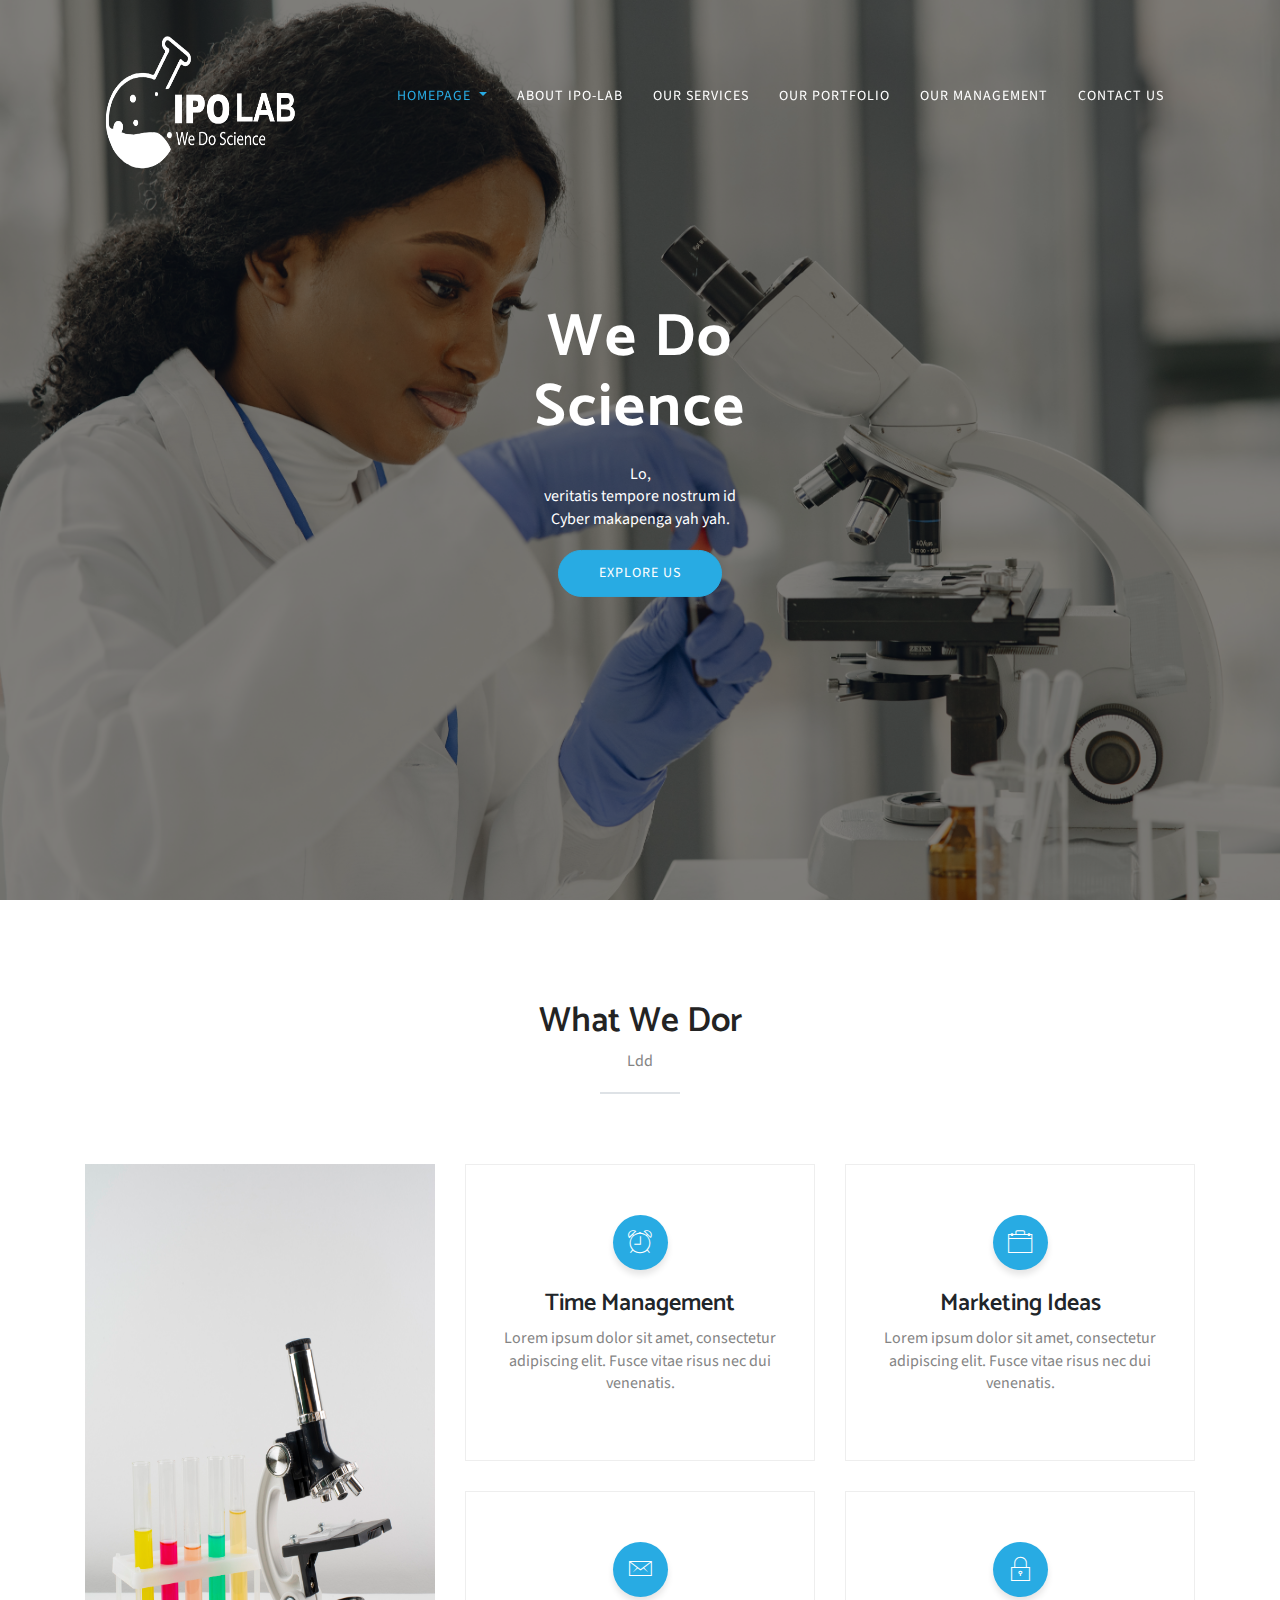
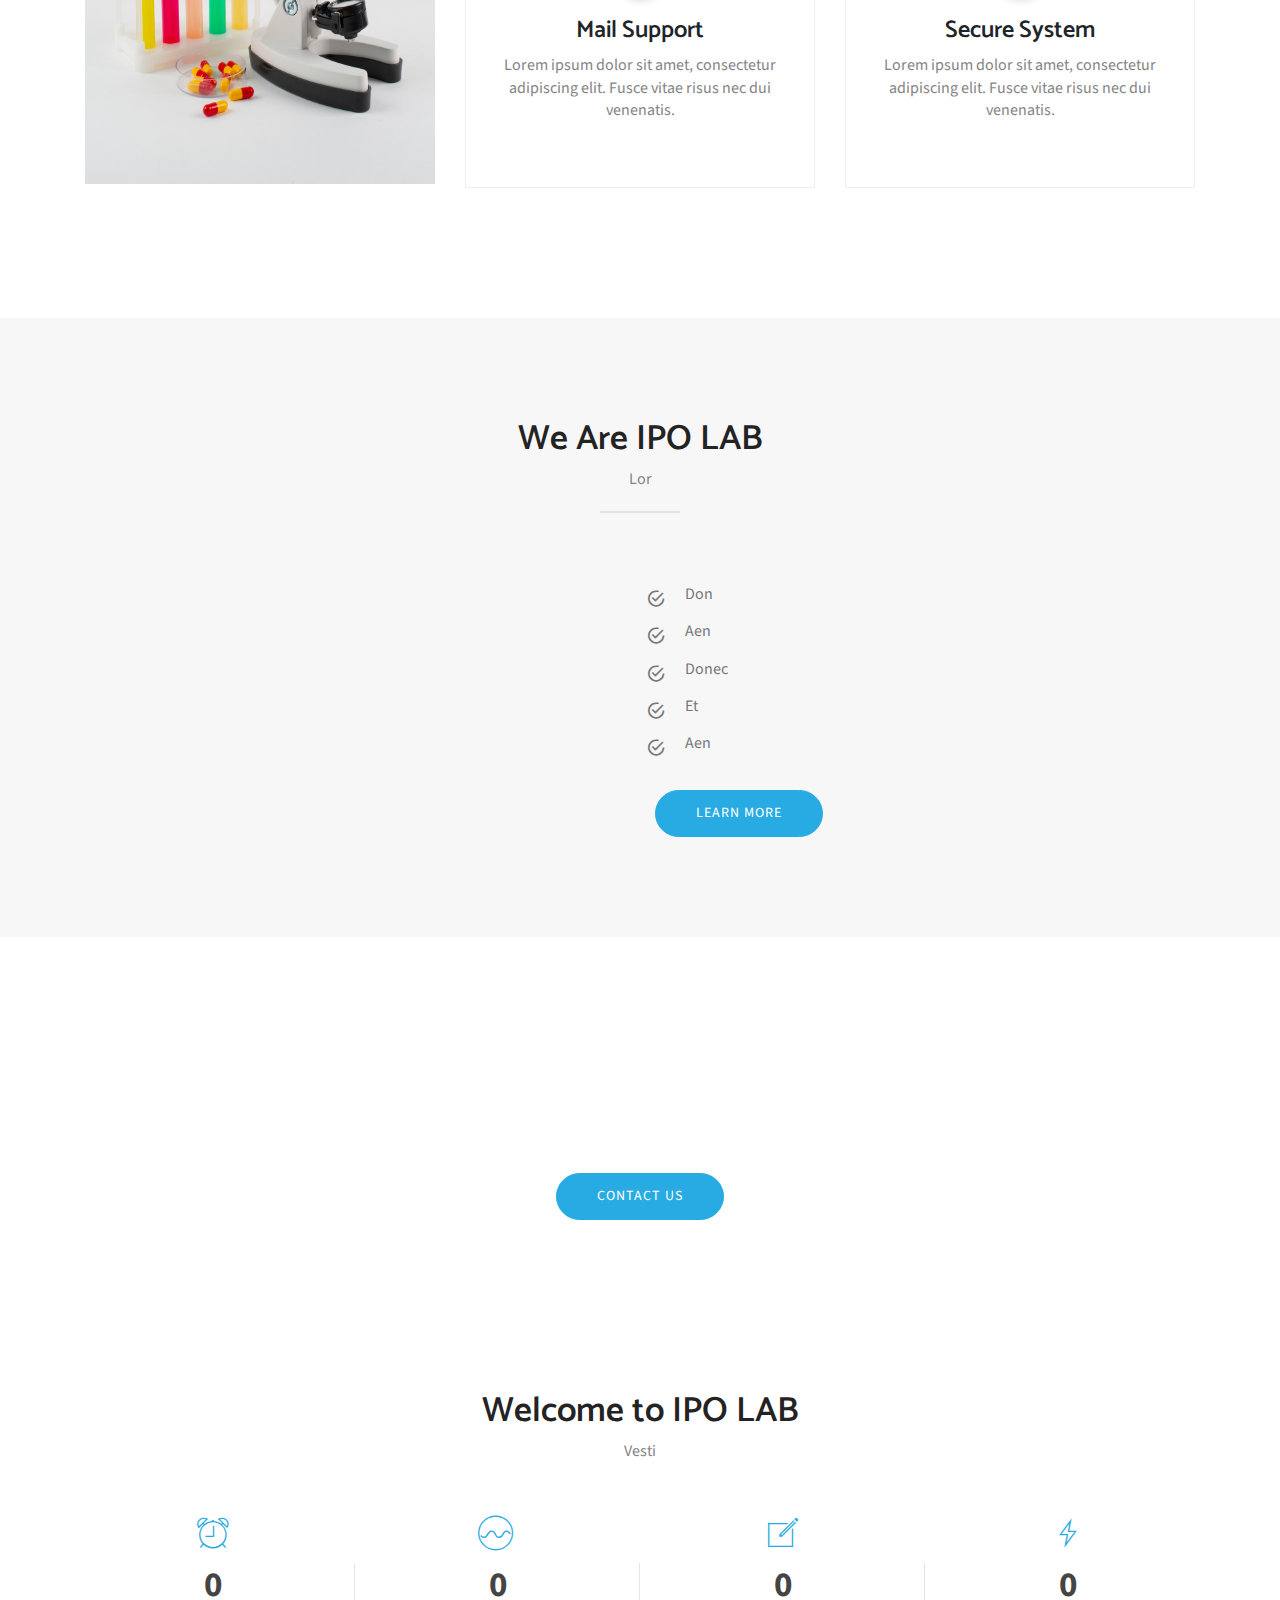
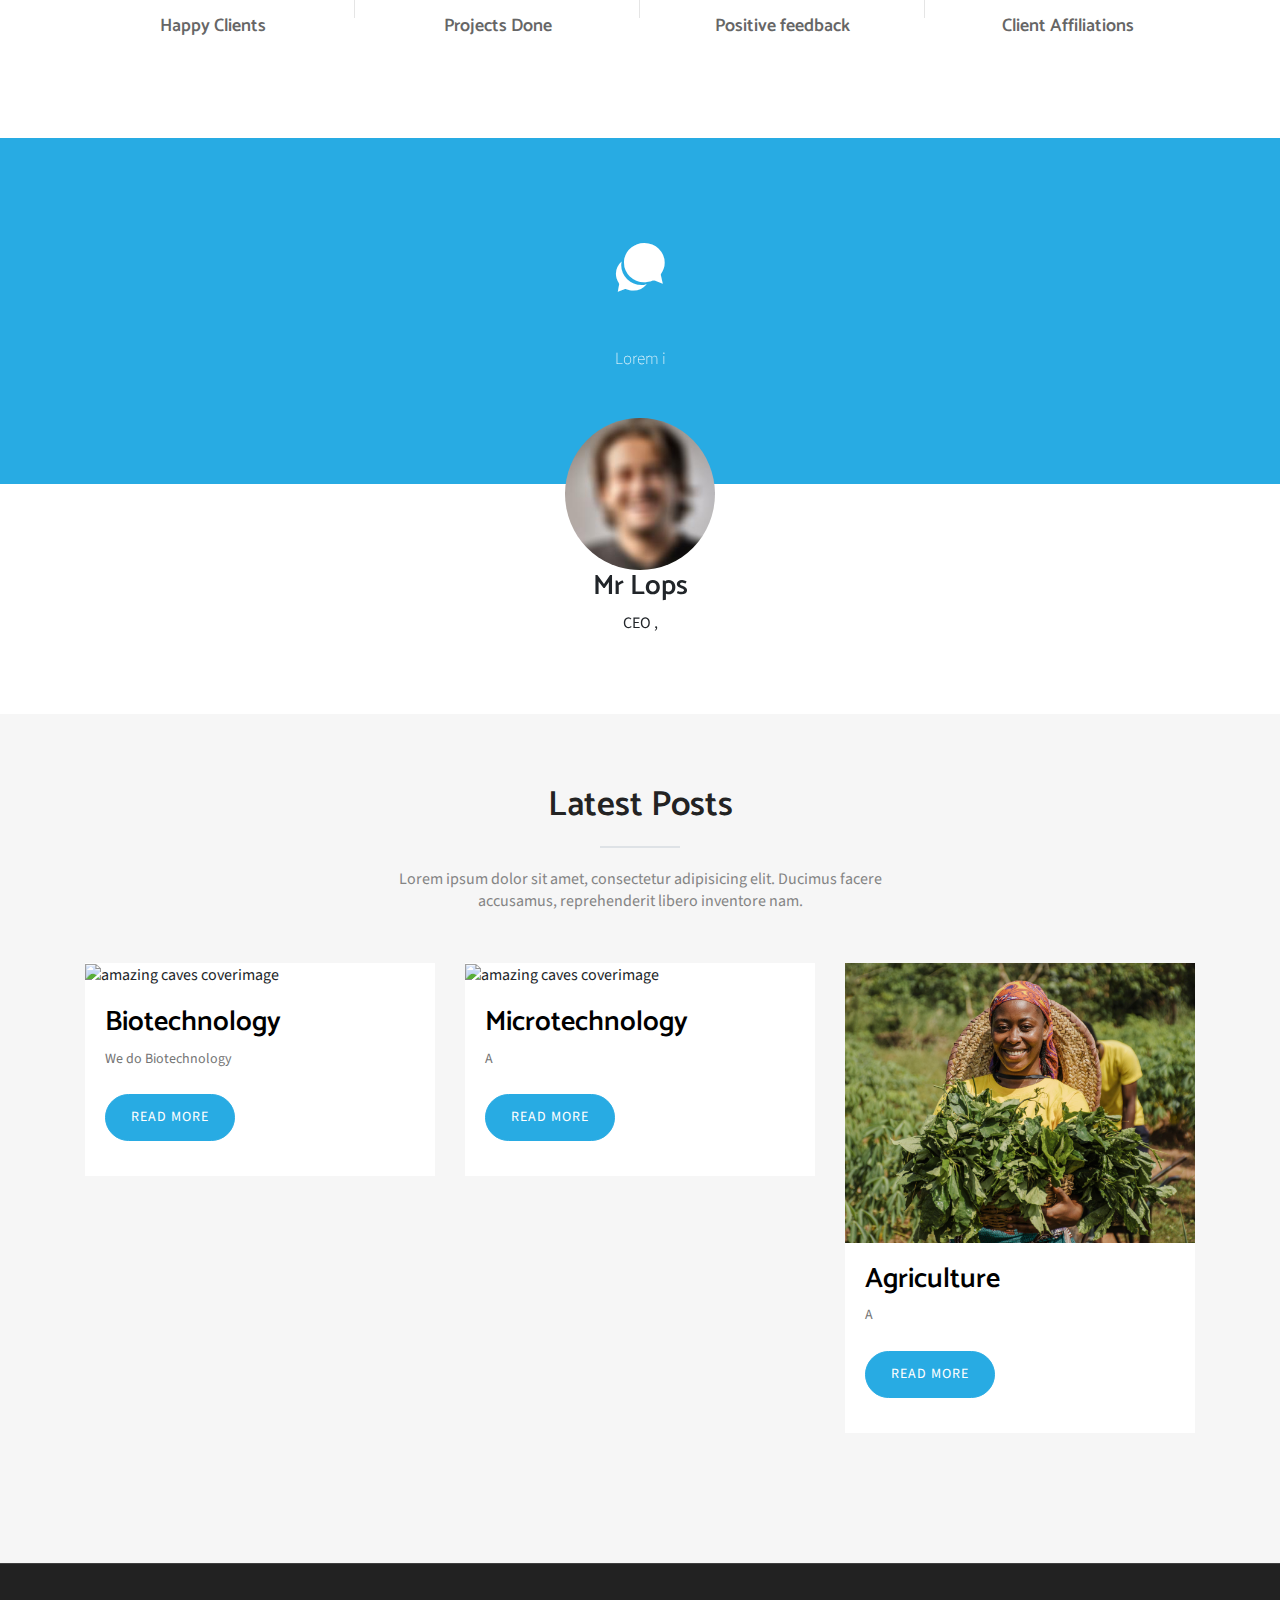
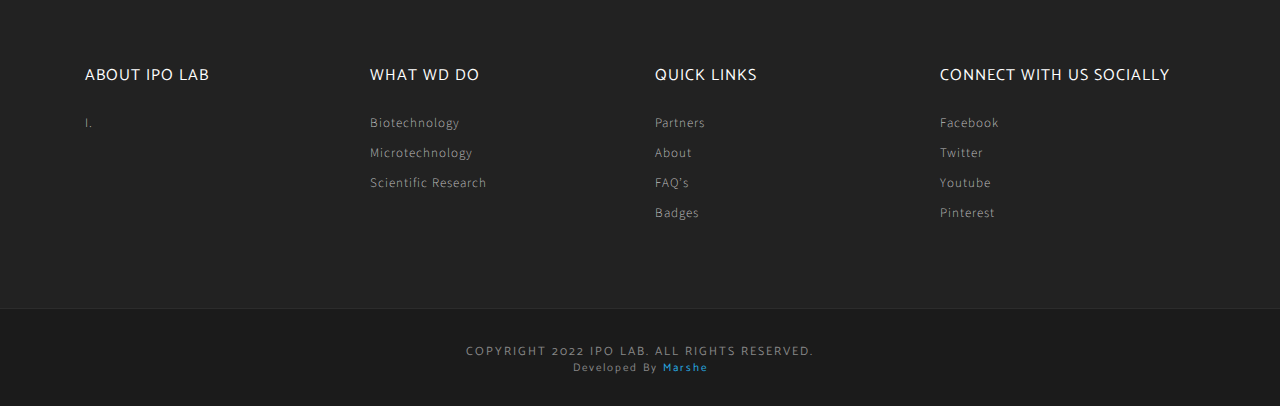
==== index.html @ ec1e6ea7 "Update index.html" ====
<!DOCTYPE html>
<!--[if lt IE 7]>      <html class="no-js lt-ie9 lt-ie8 lt-ie7"> <![endif]-->
<!--[if IE 7]>         <html class="no-js lt-ie9 lt-ie8"> <![endif]-->
<!--[if IE 8]>         <html class="no-js lt-ie9"> <![endif]-->
<!--[if gt IE 8]><!--> 
<html> <!--<![endif]-->
<head>
  <meta http-equiv="Content-Type" content="text/html; charset=UTF-8">
  <meta name="description" content="Bingo One page parallax responsive HTML Template ">
  
  <meta name="author" content="Themefisher.com">

  <title> | IPO LAB</title>

<!-- Mobile Specific Meta
  ================================================== -->
  <meta name="viewport" content="width=device-width, initial-scale=1">
  
  <!-- Favicon -->
  <link rel="shortcut icon" type="image/x-icon" href="images/favicon.png" />
  
  <!-- CSS
  ================================================== -->
  <!-- Themefisher Icon font -->
  <link rel="stylesheet" href="plugins/themefisher-font/style.css">
  <!-- bootstrap.min css -->
  <link rel="stylesheet" href="plugins/bootstrap/css/bootstrap.min.css">
  <!-- Lightbox.min css -->
  <link rel="stylesheet" href="plugins/lightbox2/dist/css/lightbox.min.css">
  <!-- animation css -->
  <link rel="stylesheet" href="plugins/animate/animate.css">
  <!-- Slick Carousel -->
  <link rel="stylesheet" href="plugins/slick/slick.css">
  <!-- Main Stylesheet -->
  <link rel="stylesheet" href="css/style.css">  

</head>

<body id="body">

 <!--
  Start Preloader
  ==================================== -->
  <div id="preloader">
    <div class='preloader'>
      <span></span>
      <span></span>
      <span></span>
      <span></span>
      <span></span>
      <span></span>
    </div>
  </div> 
  <!--
  End Preloader
  ==================================== -->


  

<!--
Fixed Navigation
==================================== -->
<header class="navigation fixed-top">
  <div class="container">
    <!-- main nav -->
    <nav class="navbar navbar-expand-lg navbar-light">
      <!-- logo -->
      <a class="navbar-brand logo" href="index.html">
        <img class="logo-default" src="images/logo.png" height="150" width="200" alt="logo"/>
        <img class="logo-white" src="images/logo-white.png" height="150" width="200" alt="logo"/>
      </a>
      <!-- /logo -->
      <button class="navbar-toggler" type="button" data-toggle="collapse" data-target="#navigation"
        aria-controls="navigation" aria-expanded="false" aria-label="Toggle navigation">
        <span class="navbar-toggler-icon"></span>
      </button>

      <div class="collapse navbar-collapse" id="navigation">
        <ul class="navbar-nav ml-auto text-center">
          <li class="nav-item dropdown active">
            <a class="nav-link dropdown-toggle" href="#" id="navbarDropdown" role="button" data-toggle="dropdown"
              aria-haspopup="true" aria-expanded="false">
              Homepage
            </a>
            <div class="dropdown-menu" aria-labelledby="navbarDropdown">
              <a class="dropdown-item" href="index.html">IPO LAB HOME</a>
              <a class="dropdown-item" href="onepage-slider.html">IPO LAB BRIEF</a>
            
            </div>
          </li>
          <li class="nav-item ">
            <a class="nav-link" href="about.html">About IPO-LAB</a>
          </li>
          <li class="nav-item ">
            <a class="nav-link" href="service.html">Our Services</a>
          </li>
          <li class="nav-item ">
            <a class="nav-link" href="portfolio.html">Our Portfolio</a>
          </li>
          <li class="nav-item ">
            <a class="nav-link" href="team.html">Our Management</a>
          </li>
          
          <li class="nav-item ">
            <a class="nav-link" href="contact.html">Contact Us</a>
          </li>
          
        </ul>
      </div>
    </nav>
    <!-- /main nav -->
  </div>
</header>
<!--
End Fixed Navigation
==================================== -->


	<div class="hero-slider">
	<div class="slider-item th-fullpage hero-area" style="background-image: url(images/slider/slider-bg-1.jpg);">
		<div class="container">
			<div class="row">
				<div class="col-md-12 text-center">
					<h1 data-duration-in=".3" data-animation-in="fadeInUp" data-delay-in=".1">We Do <br>
						Science</h1>
					<p data-duration-in=".3" data-animation-in="fadeInUp" data-delay-in=".5">Lo, <br> veritatis tempore nostrum id
						 <br> Cyber makapenga yah yah.</p>
					<a data-duration-in=".3" data-animation-in="fadeInUp" data-delay-in=".8" class="btn btn-main" href="service.html">Explore Us</a>
				</div>
			</div>
		</div>
	</div>
	<div class="slider-item th-fullpage hero-area" style="background-image: url(images/slider/slider-bg-2.jpg);">
		<div class="container">
			<div class="row">
				<div class="col-md-12 text-center">
					<h1 data-duration-in=".3" data-animation-in="fadeInDown" data-delay-in=".1">We Do Science <br> and
						</h1>
					<p data-duration-in=".3" data-animation-in="fadeInDown" data-delay-in=".5">Create just what you need
						for your Perfect Website. Choose from a wide range
						<br> of Elements & simply put them on our Canvas.</p>
					<a data-duration-in=".3" data-animation-in="fadeInDown" data-delay-in=".8"  class="btn btn-main" href="service.html">Explore Us</a>
				</div>
			</div>
		</div>
	</div>
</div>




<!--
Start About Section
==================================== -->
<section class="service-2 section">
  <div class="container">
    <div class="row">

      <div class="col-12">
        <!-- section title -->
        <div class="title text-center">
          <h2>What We Dor</h2>
          <p>Ldd </p>
          <div class="border"></div>
        </div>
        <!-- /section title -->
      </div>

      <div class="col-md-4 text-center">
        <img src="images/about/member.jpg" height="620" width="350" class="inline-block" alt="">
      </div>
      <div class="col-md-8">
        <div class="row text-center">
          <div class="col-md-6 col-sm-6 col-xs-12">
            <div class="service-item">
              <i class="tf-ion-ios-alarm-outline"></i>
              <h4>Time Management</h4>
              <p>Lorem ipsum dolor sit amet, consectetur adipiscing elit. Fusce vitae risus nec dui venenatis.</p>
            </div>
          </div><!-- END COL -->
          <div class="col-md-6 col-sm-6 col-xs-12">
            <div class="service-item">
              <i class="tf-ion-ios-briefcase-outline"></i>
              <h4>Marketing Ideas</h4>
              <p>Lorem ipsum dolor sit amet, consectetur adipiscing elit. Fusce vitae risus nec dui venenatis.</p>
            </div>
          </div><!-- END COL -->
          <div class="col-md-6 col-sm-6 col-xs-12">
            <div class="service-item">
              <i class="tf-ion-ios-email-outline"></i>
              <h4>Mail Support</h4>
              <p>Lorem ipsum dolor sit amet, consectetur adipiscing elit. Fusce vitae risus nec dui venenatis.</p>
            </div>
          </div><!-- END COL -->
          <div class="col-md-6 col-sm-6 col-xs-12">
            <div class="service-item">
              <i class="tf-ion-ios-locked-outline"></i>
              <h4>Secure System</h4>
              <p>Lorem ipsum dolor sit amet, consectetur adipiscing elit. Fusce vitae risus nec dui venenatis.</p>
            </div>
          </div><!-- END COL -->
        </div>
      </div>
    </div> <!-- End row -->
  </div> <!-- End container -->
</section> <!-- End section -->

<!--
Start About Section
==================================== -->
<section class="about-2 section" id="about">
	<div class="container">
		<div class="row">

			<!-- section title -->
			<div class="col-12">
				<div class="title text-center">
					<h2>We Are IPO LAB</h2>
					<p>Lor</p>
					<div class="border"></div>
				</div>
			</div>
			<!-- /section title -->

			<div class="col-md-6">
				<img src="images/about/about-2.png" class="img-fluid" alt="">
			</div>
			<div class="col-md-6">
				<ul class="checklist">
					<li>Don</li>
					<li>Aen</li>
					<li>Donec </li>
					<li>Et</li>
					<li>Aen</li>
				</ul>
				<a href="#" class="btn btn-main mt-20">Learn More</a>
			</div>
		</div> <!-- End row -->
	</div> <!-- End container -->
</section> <!-- End section -->

<!--
Start Call To Action
==================================== -->
<section class="call-to-action section">
	<div class="container">
		<div class="row">
			<div class="col-md-12 text-center">
				<h2>Let's Create Something Together</h2>
				<p>Proin  <br> ni</p>
				<a href="" class="btn btn-main">Contact Us</a>
			</div>
		</div> 		<!-- End row -->
	</div>   	<!-- End container -->
</section>   <!-- End section -->

<!--
		Start Counter Section
		==================================== -->
		
		<section  class="counter-wrapper section-sm" >
			<div class="container">
				<div class="row">
					<div class="col-md-12 text-center">
						<div class="title">
							<h2>Welcome to IPO LAB</h2>
							<p>Vesti</p>
						</div>
					</div>
					<!-- first count item -->
					<div class="col-md-3 col-sm-6 col-xs-6 text-center " >
						<div class="counters-item">
							<i class="tf-ion-ios-alarm-outline"></i>
							<div>
							    <span class="counter" data-count="150">0</span>
							</div>
							<h3>Happy Clients</h3>
						</div>
					</div>
					<!-- end first count item -->
				
					<!-- second count item -->
					<div class="col-md-3 col-sm-6 col-xs-6 text-center " >
						<div class="counters-item">
							<i class="tf-ion-ios-analytics-outline"></i>
							<div>
							    <span class="counter" data-count="130">0</span>
							</div>
							<h3>Projects Done</h3>
						</div>
					</div>
					<!-- end second count item -->
				
					<!-- third count item -->
					<div class="col-md-3 col-sm-6 col-xs-6 text-center "  >
						<div class="counters-item">
							<i class="tf-ion-ios-compose-outline"></i>
							<div>
							    <span class="counter" data-count="99">0</span>
							</div>
				            <h3>Positive feedback</h3>
							
						</div>
					</div>
					<!-- end third count item -->
					
					<!-- fourth count item -->
					<div class="col-md-3 col-sm-6 col-xs-6 text-center ">
						<div class="counters-item kill-border">
							<i class="tf-ion-ios-bolt-outline"></i>
							<div>
							    <span class="counter" data-count="250">0</span>
							</div>
							<h3>Client Affiliations</h3>
						</div>
					</div>
					<!-- end fourth count item -->
				</div> 		<!-- end row -->
			</div>   	<!-- end container -->
		</section>   <!-- end section -->

<!-- Start Testimonial
=========================================== -->
		
	<section class="testimonial section" id="testimonial">
		<div class="container">
			<div class="row">				
				<div class="col-lg-12">
					<!-- testimonial wrapper -->
					<div class="testimonial-slider">
						<!-- testimonial single -->
						<div class="item text-center">
							<i class="tf-ion-chatbubbles"></i>
							<!-- client info -->
							<div class="client-details">
								<p>Lorem i</p>
							</div>
							<!-- /client info -->
							<!-- client photo -->
							<div class="client-thumb">
								<img src="images/client-logo/clients-1.jpg" class="img-fluid" alt="">
							</div>
							<div class="client-meta">
								<h3>Mr Lops</h3>
								<span>CEO , </span>
							</div>
							<!-- /client photo -->
						</div>
						<!-- /testimonial single -->
				
						<!-- testimonial single -->
						<div class="item text-center">
							<i class="tf-ion-chatbubbles"></i>
							<!-- client info -->
							<div class="client-details">
								<p>Mr Lops</p>
							</div>
							<!-- /client info -->
							<!-- client photo -->
							<div class="client-thumb">
								<img src="images/client-logo/clients-2.jpg" class="img-fluid" alt="">
							</div>
							<div class="client-meta">
								<h3>Emma</h3>
								<span>CEO , Company Name</span>
							</div>
							<!-- /client photo -->
						</div>
						<!-- /testimonial single -->
					
						<!-- testimonial single -->
						<div class="item text-center">
							<i class="tf-ion-chatbubbles"></i>
							<!-- client info -->
							<div class="client-details">
								<p>Lo</p>
							</div>
							<!-- /client info -->
							<!-- client photo -->
							<div class="client-thumb">
								<img src="images/client-logo/clients-3.jpg" class="img-fluid" alt="">
							</div>
							<div class="client-meta">
								<h3>Alexander Lucas</h3>
								<span>CEO , Company Name</span>
							</div>
							<!-- /client photo -->
						</div>
						<!-- /testimonial single -->
					</div>
				</div> 		<!-- end col lg 12 -->
			</div>	    <!-- End row -->
		</div>       <!-- End container -->
	</section>    <!-- End Section -->

<!--
		Start Blog Section
		=========================================== -->

<section class="blog" id="blog">
	<div class="container">
		<div class="row">

			<!-- section title -->
			<div class="col-12">
				<div class="title text-center ">
					<h2> Latest <span class="color">Posts</span></h2>
					<div class="border"></div>
					<p>Lorem ipsum dolor sit amet, consectetur adipisicing elit. Ducimus facere accusamus, reprehenderit libero
						inventore nam.</p>
				</div>
			</div>
			<!-- /section title -->
			<!-- single blog post -->
			<article class="col-md-4 col-sm-6 col-xs-12 clearfix ">
				<div class="post-item">
					<div class="media-wrapper">
						<img src="images/blog/post-1.jpg" alt="amazing caves coverimage"  class="img-fluid">
					</div>

					<div class="content">
						<h3><a href="single-post.html">Biotechnology</a></h3>
						<p>We do Biotechnology</p>
						<a class="btn btn-main" href="single-post.html">Read more</a>
					</div>
				</div>
			</article>
			<!-- /single blog post -->

			<!-- single blog post -->
			<article class="col-md-4 col-sm-6 col-xs-12 ">
				<div class="post-item">
					<div class="media-wrapper">
						<img src="images/blog/post-2.jpg" alt="amazing caves coverimage"  class="img-fluid">
					</div>

					<div class="content">
						<h3><a href="single-post.html">Microtechnology</a></h3>
						<p>A</p>
						<a class="btn btn-main" href="single-post.html">Read more</a>
					</div>
				</div>
			</article>
			<!-- end single blog post -->

			<!-- single blog post -->
			<article class="col-md-4 col-sm-6 col-xs-12 ">
				<div class="post-item">
					<div class="media-wrapper">
						<img src="images/blog/post-3.jpg" alt="amazing caves coverimage" height="300" width="450"  class="img-fluid">
					</div>

					<div class="content">
						<h3><a href="single-post.html">Agriculture</a></h3>
						<p>A</p>
						<a class="btn btn-main" href="single-post.html">Read more</a>
					</div>
				</div>
			</article>
			<!-- end single blog post -->
		</div> <!-- end row -->
	</div> <!-- end container -->
</section> <!-- end section -->

<footer id="footer" class="bg-one">
  <div class="top-footer">
    <div class="container">
      <div class="row">
        <div class="col-sm-3 col-md-3 col-lg-3">
          <h3>ABOUT IPO LAB</h3>
          <p>I.</p>
        </div>
        <!-- End of .col-sm-3 -->

        <div class="col-sm-3 col-md-3 col-lg-3">
          <ul>
            <li><h3>WHAT WD DO</h3></li>
            <li><a href="#">Biotechnology</a></li>
            <li><a href="#">Microtechnology</a></li>
            <li><a href="#">Scientific Research</a></li>
          </ul>
        </div>
        <!-- End of .col-sm-3 -->

        <div class="col-sm-3 col-md-3 col-lg-3">
          <ul>
            <li><h3>Quick Links</h3></li>
            <li><a href="#">Partners</a></li>
            <li><a href="#">About</a></li>
            <li><a href="#">FAQ’s</a></li>
            <li><a href="#">Badges</a></li>
          </ul>
        </div>
        <!-- End of .col-sm-3 -->

        <div class="col-sm-3 col-md-3 col-lg-3">
          <ul>
            <li><h3>Connect with us Socially</h3></li>
            <li><a href="#">Facebook</a></li>
            <li><a href="#">Twitter</a></li>
            <li><a href="#">Youtube</a></li>
            <li><a href="#">Pinterest</a></li>
          </ul>
        </div>
        <!-- End of .col-sm-3 -->

      </div>
    </div> <!-- end container -->
  </div>
  <div class="footer-bottom">
    <h5>Copyright 2022 IPO LAB. All rights reserved.</h5>
    <h6>Developed by <a href="https://www.facebook.com/marsheconsultancy">Marshe</a></h6>
  </div>
</footer> <!-- end footer -->


    <!-- end Footer Area
    ========================================== -->
    

    
    <!-- 
    Essential Scripts
    =====================================-->
    <!-- Main jQuery -->
    <script src="plugins/jquery/jquery.min.js"></script>
    <!-- Google Map -->
    <script src="https://maps.googleapis.com/maps/api/js?key=AIzaSyBu5nZKbeK-WHQ70oqOWo-_4VmwOwKP9YQ"></script>
    <script  src="plugins/google-map/gmap.js"></script>

    <!-- Form Validation -->
    <script src="plugins/form-validation/jquery.form.js"></script> 
    <script src="plugins/form-validation/jquery.validate.min.js"></script>
    
    <!-- Bootstrap4 -->
    <script src="plugins/bootstrap/js/bootstrap.min.js"></script>
    <!-- Parallax -->
    <script src="plugins/parallax/jquery.parallax-1.1.3.js"></script>
    <!-- lightbox -->
    <script src="plugins/lightbox2/dist/js/lightbox.min.js"></script>
    <!-- Owl Carousel -->
    <script src="plugins/slick/slick.min.js"></script>
    <!-- filter -->
    <script src="plugins/filterizr/jquery.filterizr.min.js"></script>
    <!-- Smooth Scroll js -->
    <script src="plugins/smooth-scroll/smooth-scroll.min.js"></script>
    
    <!-- Custom js -->
    <script src="js/script.js"></script>

  </body>
  </html>
---- plugins/themefisher-font/style.css ----
@font-face {
  font-family: 'themefisher-font';
  src:  url('fonts/themefisher-font.eot?ug5hnh');
  src:  url('fonts/themefisher-font.eot?ug5hnh#iefix') format('embedded-opentype'),
    url('fonts/themefisher-font.ttf?ug5hnh') format('truetype'),
    url('fonts/themefisher-font.woff?ug5hnh') format('woff'),
    url('fonts/themefisher-font.svg?ug5hnh#themefisher-font') format('svg');
  font-weight: normal;
  font-style: normal;
}

[class^="tf-"], [class*=" tf-"] {
  /* use !important to prevent issues with browser extensions that change fonts */
  font-family: 'themefisher-font' !important;
  speak: none;
  font-style: normal;
  font-weight: normal;
  font-variant: normal;
  text-transform: none;
  line-height: 1;

  /* Better Font Rendering =========== */
  -webkit-font-smoothing: antialiased;
  -moz-osx-font-smoothing: grayscale;
}

.tf-ion-alert-circled:before {
  content: "\f100";
}
.tf-ion-alert:before {
  content: "\f101";
}
.tf-ion-android-add-circle:before {
  content: "\f359";
}
.tf-ion-android-add:before {
  content: "\f2c7";
}
.tf-ion-android-alarm-clock:before {
  content: "\f35a";
}
.tf-ion-android-alert:before {
  content: "\f35b";
}
.tf-ion-android-apps:before {
  content: "\f35c";
}
.tf-ion-android-archive:before {
  content: "\f2c9";
}
.tf-ion-android-arrow-back:before {
  content: "\f2ca";
}
.tf-ion-android-arrow-down:before {
  content: "\f35d";
}
.tf-ion-android-arrow-dropdown-circle:before {
  content: "\f35e";
}
.tf-ion-android-arrow-dropdown:before {
  content: "\f35f";
}
.tf-ion-android-arrow-dropleft-circle:before {
  content: "\f360";
}
.tf-ion-android-arrow-dropleft:before {
  content: "\f361";
}
.tf-ion-android-arrow-dropright-circle:before {
  content: "\f362";
}
.tf-ion-android-arrow-dropright:before {
  content: "\f363";
}
.tf-ion-android-arrow-dropup-circle:before {
  content: "\f364";
}
.tf-ion-android-arrow-dropup:before {
  content: "\f365";
}
.tf-ion-android-arrow-forward:before {
  content: "\f30f";
}
.tf-ion-android-arrow-up:before {
  content: "\f366";
}
.tf-ion-android-attach:before {
  content: "\f367";
}
.tf-ion-android-bar:before {
  content: "\f368";
}
.tf-ion-android-bicycle:before {
  content: "\f369";
}
.tf-ion-android-boat:before {
  content: "\f36a";
}
.tf-ion-android-bookmark:before {
  content: "\f36b";
}
.tf-ion-android-bulb:before {
  content: "\f36c";
}
.tf-ion-android-bus:before {
  content: "\f36d";
}
.tf-ion-android-calendar:before {
  content: "\f2d1";
}
.tf-ion-android-call:before {
  content: "\f2d2";
}
.tf-ion-android-camera:before {
  content: "\f2d3";
}
.tf-ion-android-cancel:before {
  content: "\f36e";
}
.tf-ion-android-car:before {
  content: "\f36f";
}
.tf-ion-android-cart:before {
  content: "\f370";
}
.tf-ion-android-chat:before {
  content: "\f2d4";
}
.tf-ion-android-checkbox-blank:before {
  content: "\f371";
}
.tf-ion-android-checkbox-outline-blank:before {
  content: "\f372";
}
.tf-ion-android-checkbox-outline:before {
  content: "\f373";
}
.tf-ion-android-checkbox:before {
  content: "\f374";
}
.tf-ion-android-checkmark-circle:before {
  content: "\f375";
}
.tf-ion-android-clipboard:before {
  content: "\f376";
}
.tf-ion-android-close:before {
  content: "\f2d7";
}
.tf-ion-android-cloud-circle:before {
  content: "\f377";
}
.tf-ion-android-cloud-done:before {
  content: "\f378";
}
.tf-ion-android-cloud-outline:before {
  content: "\f379";
}
.tf-ion-android-cloud:before {
  content: "\f37a";
}
.tf-ion-android-color-palette:before {
  content: "\f37b";
}
.tf-ion-android-compass:before {
  content: "\f37c";
}
.tf-ion-android-contact:before {
  content: "\f2d8";
}
.tf-ion-android-contacts:before {
  content: "\f2d9";
}
.tf-ion-android-contract:before {
  content: "\f37d";
}
.tf-ion-android-create:before {
  content: "\f37e";
}
.tf-ion-android-delete:before {
  content: "\f37f";
}
.tf-ion-android-desktop:before {
  content: "\f380";
}
.tf-ion-android-document:before {
  content: "\f381";
}
.tf-ion-android-done-all:before {
  content: "\f382";
}
.tf-ion-android-done:before {
  content: "\f383";
}
.tf-ion-android-download:before {
  content: "\f2dd";
}
.tf-ion-android-drafts:before {
  content: "\f384";
}
.tf-ion-android-exit:before {
  content: "\f385";
}
.tf-ion-android-expand:before {
  content: "\f386";
}
.tf-ion-android-favorite-outline:before {
  content: "\f387";
}
.tf-ion-android-favorite:before {
  content: "\f388";
}
.tf-ion-android-film:before {
  content: "\f389";
}
.tf-ion-android-folder-open:before {
  content: "\f38a";
}
.tf-ion-android-folder:before {
  content: "\f2e0";
}
.tf-ion-android-funnel:before {
  content: "\f38b";
}
.tf-ion-android-globe:before {
  content: "\f38c";
}
.tf-ion-android-hand:before {
  content: "\f2e3";
}
.tf-ion-android-hangout:before {
  content: "\f38d";
}
.tf-ion-android-happy:before {
  content: "\f38e";
}
.tf-ion-android-home:before {
  content: "\f38f";
}
.tf-ion-android-image:before {
  content: "\f2e4";
}
.tf-ion-android-laptop:before {
  content: "\f390";
}
.tf-ion-android-list:before {
  content: "\f391";
}
.tf-ion-android-locate:before {
  content: "\f2e9";
}
.tf-ion-android-lock:before {
  content: "\f392";
}
.tf-ion-android-mail:before {
  content: "\f2eb";
}
.tf-ion-android-map:before {
  content: "\f393";
}
.tf-ion-android-menu:before {
  content: "\f394";
}
.tf-ion-android-microphone-off:before {
  content: "\f395";
}
.tf-ion-android-microphone:before {
  content: "\f2ec";
}
.tf-ion-android-more-horizontal:before {
  content: "\f396";
}
.tf-ion-android-more-vertical:before {
  content: "\f397";
}
.tf-ion-android-navigate:before {
  content: "\f398";
}
.tf-ion-android-notifications-none:before {
  content: "\f399";
}
.tf-ion-android-notifications-off:before {
  content: "\f39a";
}
.tf-ion-android-notifications:before {
  content: "\f39b";
}
.tf-ion-android-open:before {
  content: "\f39c";
}
.tf-ion-android-options:before {
  content: "\f39d";
}
.tf-ion-android-people:before {
  content: "\f39e";
}
.tf-ion-android-person-add:before {
  content: "\f39f";
}
.tf-ion-android-person:before {
  content: "\f3a0";
}
.tf-ion-android-phone-landscape:before {
  content: "\f3a1";
}
.tf-ion-android-phone-portrait:before {
  content: "\f3a2";
}
.tf-ion-android-pin:before {
  content: "\f3a3";
}
.tf-ion-android-plane:before {
  content: "\f3a4";
}
.tf-ion-android-playstore:before {
  content: "\f2f0";
}
.tf-ion-android-print:before {
  content: "\f3a5";
}
.tf-ion-android-radio-button-off:before {
  content: "\f3a6";
}
.tf-ion-android-radio-button-on:before {
  content: "\f3a7";
}
.tf-ion-android-refresh:before {
  content: "\f3a8";
}
.tf-ion-android-remove-circle:before {
  content: "\f3a9";
}
.tf-ion-android-remove:before {
  content: "\f2f4";
}
.tf-ion-android-restaurant:before {
  content: "\f3aa";
}
.tf-ion-android-sad:before {
  content: "\f3ab";
}
.tf-ion-android-search:before {
  content: "\f2f5";
}
.tf-ion-android-send:before {
  content: "\f2f6";
}
.tf-ion-android-settings:before {
  content: "\f2f7";
}
.tf-ion-android-share-alt:before {
  content: "\f3ac";
}
.tf-ion-android-share:before {
  content: "\f2f8";
}
.tf-ion-android-star-half:before {
  content: "\f3ad";
}
.tf-ion-android-star-outline:before {
  content: "\f3ae";
}
.tf-ion-android-star:before {
  content: "\f2fc";
}
.tf-ion-android-stopwatch:before {
  content: "\f2fd";
}
.tf-ion-android-subway:before {
  content: "\f3af";
}
.tf-ion-android-sunny:before {
  content: "\f3b0";
}
.tf-ion-android-sync:before {
  content: "\f3b1";
}
.tf-ion-android-textsms:before {
  content: "\f3b2";
}
.tf-ion-android-time:before {
  content: "\f3b3";
}
.tf-ion-android-train:before {
  content: "\f3b4";
}
.tf-ion-android-unlock:before {
  content: "\f3b5";
}
.tf-ion-android-upload:before {
  content: "\f3b6";
}
.tf-ion-android-volume-down:before {
  content: "\f3b7";
}
.tf-ion-android-volume-mute:before {
  content: "\f3b8";
}
.tf-ion-android-volume-off:before {
  content: "\f3b9";
}
.tf-ion-android-volume-up:before {
  content: "\f3ba";
}
.tf-ion-android-walk:before {
  content: "\f3bb";
}
.tf-ion-android-warning:before {
  content: "\f3bc";
}
.tf-ion-android-watch:before {
  content: "\f3bd";
}
.tf-ion-android-wifi:before {
  content: "\f305";
}
.tf-ion-aperture:before {
  content: "\f313";
}
.tf-ion-archive:before {
  content: "\f102";
}
.tf-ion-arrow-down-a:before {
  content: "\f103";
}
.tf-ion-arrow-down-b:before {
  content: "\f104";
}
.tf-ion-arrow-down-c:before {
  content: "\f105";
}
.tf-ion-arrow-expand:before {
  content: "\f25e";
}
.tf-ion-arrow-graph-down-left:before {
  content: "\f25f";
}
.tf-ion-arrow-graph-down-right:before {
  content: "\f260";
}
.tf-ion-arrow-graph-up-left:before {
  content: "\f261";
}
.tf-ion-arrow-graph-up-right:before {
  content: "\f262";
}
.tf-ion-arrow-left-a:before {
  content: "\f106";
}
.tf-ion-arrow-left-b:before {
  content: "\f107";
}
.tf-ion-arrow-left-c:before {
  content: "\f108";
}
.tf-ion-arrow-move:before {
  content: "\f263";
}
.tf-ion-arrow-resize:before {
  content: "\f264";
}
.tf-ion-arrow-return-left:before {
  content: "\f265";
}
.tf-ion-arrow-return-right:before {
  content: "\f266";
}
.tf-ion-arrow-right-a:before {
  content: "\f109";
}
.tf-ion-arrow-right-b:before {
  content: "\f10a";
}
.tf-ion-arrow-right-c:before {
  content: "\f10b";
}
.tf-ion-arrow-shrink:before {
  content: "\f267";
}
.tf-ion-arrow-swap:before {
  content: "\f268";
}
.tf-ion-arrow-up-a:before {
  content: "\f10c";
}
.tf-ion-arrow-up-b:before {
  content: "\f10d";
}
.tf-ion-arrow-up-c:before {
  content: "\f10e";
}
.tf-ion-asterisk:before {
  content: "\f314";
}
.tf-ion-at:before {
  content: "\f10f";
}
.tf-ion-backspace-outline:before {
  content: "\f3be";
}
.tf-ion-backspace:before {
  content: "\f3bf";
}
.tf-ion-bag:before {
  content: "\f110";
}
.tf-ion-battery-charging:before {
  content: "\f111";
}
.tf-ion-battery-empty:before {
  content: "\f112";
}
.tf-ion-battery-full:before {
  content: "\f113";
}
.tf-ion-battery-half:before {
  content: "\f114";
}
.tf-ion-battery-low:before {
  content: "\f115";
}
.tf-ion-beaker:before {
  content: "\f269";
}
.tf-ion-beer:before {
  content: "\f26a";
}
.tf-ion-bluetooth:before {
  content: "\f116";
}
.tf-ion-bonfire:before {
  content: "\f315";
}
.tf-ion-bookmark:before {
  content: "\f26b";
}
.tf-ion-bowtie:before {
  content: "\f3c0";
}
.tf-ion-briefcase:before {
  content: "\f26c";
}
.tf-ion-bug:before {
  content: "\f2be";
}
.tf-ion-calculator:before {
  content: "\f26d";
}
.tf-ion-calendar:before {
  content: "\f117";
}
.tf-ion-camera:before {
  content: "\f118";
}
.tf-ion-card:before {
  content: "\f119";
}
.tf-ion-cash:before {
  content: "\f316";
}
.tf-ion-chatbox-working:before {
  content: "\f11a";
}
.tf-ion-chatbox:before {
  content: "\f11b";
}
.tf-ion-chatboxes:before {
  content: "\f11c";
}
.tf-ion-chatbubble-working:before {
  content: "\f11d";
}
.tf-ion-chatbubble:before {
  content: "\f11e";
}
.tf-ion-chatbubbles:before {
  content: "\f11f";
}
.tf-ion-checkmark-circled:before {
  content: "\f120";
}
.tf-ion-checkmark-round:before {
  content: "\f121";
}
.tf-ion-checkmark:before {
  content: "\f122";
}
.tf-ion-chevron-down:before {
  content: "\f123";
}
.tf-ion-chevron-left:before {
  content: "\f124";
}
.tf-ion-chevron-right:before {
  content: "\f125";
}
.tf-ion-chevron-up:before {
  content: "\f126";
}
.tf-ion-clipboard:before {
  content: "\f127";
}
.tf-ion-clock:before {
  content: "\f26e";
}
.tf-ion-close-circled:before {
  content: "\f128";
}
.tf-ion-close-round:before {
  content: "\f129";
}
.tf-ion-close:before {
  content: "\f12a";
}
.tf-ion-closed-captioning:before {
  content: "\f317";
}
.tf-ion-cloud:before {
  content: "\f12b";
}
.tf-ion-code-download:before {
  content: "\f26f";
}
.tf-ion-code-working:before {
  content: "\f270";
}
.tf-ion-code:before {
  content: "\f271";
}
.tf-ion-coffee:before {
  content: "\f272";
}
.tf-ion-compass:before {
  content: "\f273";
}
.tf-ion-compose:before {
  content: "\f12c";
}
.tf-ion-connection-bars:before {
  content: "\f274";
}
.tf-ion-contrast:before {
  content: "\f275";
}
.tf-ion-crop:before {
  content: "\f3c1";
}
.tf-ion-cube:before {
  content: "\f318";
}
.tf-ion-disc:before {
  content: "\f12d";
}
.tf-ion-document-text:before {
  content: "\f12e";
}
.tf-ion-document:before {
  content: "\f12f";
}
.tf-ion-drag:before {
  content: "\f130";
}
.tf-ion-earth:before {
  content: "\f276";
}
.tf-ion-easel:before {
  content: "\f3c2";
}
.tf-ion-edit:before {
  content: "\f2bf";
}
.tf-ion-egg:before {
  content: "\f277";
}
.tf-ion-eject:before {
  content: "\f131";
}
.tf-ion-email-unread:before {
  content: "\f3c3";
}
.tf-ion-email:before {
  content: "\f132";
}
.tf-ion-erlenmeyer-flask-bubbles:before {
  content: "\f3c4";
}
.tf-ion-erlenmeyer-flask:before {
  content: "\f3c5";
}
.tf-ion-eye-disabled:before {
  content: "\f306";
}
.tf-ion-eye:before {
  content: "\f133";
}
.tf-ion-female:before {
  content: "\f278";
}
.tf-ion-filing:before {
  content: "\f134";
}
.tf-ion-film-marker:before {
  content: "\f135";
}
.tf-ion-fireball:before {
  content: "\f319";
}
.tf-ion-flag:before {
  content: "\f279";
}
.tf-ion-flame:before {
  content: "\f31a";
}
.tf-ion-flash-off:before {
  content: "\f136";
}
.tf-ion-flash:before {
  content: "\f137";
}
.tf-ion-folder:before {
  content: "\f139";
}
.tf-ion-fork-repo:before {
  content: "\f2c0";
}
.tf-ion-fork:before {
  content: "\f27a";
}
.tf-ion-forward:before {
  content: "\f13a";
}
.tf-ion-funnel:before {
  content: "\f31b";
}
.tf-ion-gear-a:before {
  content: "\f13d";
}
.tf-ion-gear-b:before {
  content: "\f13e";
}
.tf-ion-grid:before {
  content: "\f13f";
}
.tf-ion-hammer:before {
  content: "\f27b";
}
.tf-ion-happy-outline:before {
  content: "\f3c6";
}
.tf-ion-happy:before {
  content: "\f31c";
}
.tf-ion-headphone:before {
  content: "\f140";
}
.tf-ion-heart-broken:before {
  content: "\f31d";
}
.tf-ion-heart:before {
  content: "\f141";
}
.tf-ion-help-buoy:before {
  content: "\f27c";
}
.tf-ion-help-circled:before {
  content: "\f142";
}
.tf-ion-help:before {
  content: "\f143";
}
.tf-ion-home:before {
  content: "\f144";
}
.tf-ion-icecream:before {
  content: "\f27d";
}
.tf-ion-image:before {
  content: "\f147";
}
.tf-ion-images:before {
  content: "\f148";
}
.tf-ion-information-circled:before {
  content: "\f149";
}
.tf-ion-information:before {
  content: "\f14a";
}
.tf-ion-ionic:before {
  content: "\f14b";
}
.tf-ion-ios-alarm-outline:before {
  content: "\f3c7";
}
.tf-ion-ios-alarm:before {
  content: "\f3c8";
}
.tf-ion-ios-albums-outline:before {
  content: "\f3c9";
}
.tf-ion-ios-albums:before {
  content: "\f3ca";
}
.tf-ion-ios-americanfootball-outline:before {
  content: "\f3cb";
}
.tf-ion-ios-americanfootball:before {
  content: "\f3cc";
}
.tf-ion-ios-analytics-outline:before {
  content: "\f3cd";
}
.tf-ion-ios-analytics:before {
  content: "\f3ce";
}
.tf-ion-ios-arrow-back:before {
  content: "\f3cf";
}
.tf-ion-ios-arrow-down:before {
  content: "\f3d0";
}
.tf-ion-ios-arrow-forward:before {
  content: "\f3d1";
}
.tf-ion-ios-arrow-left:before {
  content: "\f3d2";
}
.tf-ion-ios-arrow-right:before {
  content: "\f3d3";
}
.tf-ion-ios-arrow-thin-down:before {
  content: "\f3d4";
}
.tf-ion-ios-arrow-thin-left:before {
  content: "\f3d5";
}
.tf-ion-ios-arrow-thin-right:before {
  content: "\f3d6";
}
.tf-ion-ios-arrow-thin-up:before {
  content: "\f3d7";
}
.tf-ion-ios-arrow-up:before {
  content: "\f3d8";
}
.tf-ion-ios-at-outline:before {
  content: "\f3d9";
}
.tf-ion-ios-at:before {
  content: "\f3da";
}
.tf-ion-ios-barcode-outline:before {
  content: "\f3db";
}
.tf-ion-ios-barcode:before {
  content: "\f3dc";
}
.tf-ion-ios-baseball-outline:before {
  content: "\f3dd";
}
.tf-ion-ios-baseball:before {
  content: "\f3de";
}
.tf-ion-ios-basketball-outline:before {
  content: "\f3df";
}
.tf-ion-ios-basketball:before {
  content: "\f3e0";
}
.tf-ion-ios-bell-outline:before {
  content: "\f3e1";
}
.tf-ion-ios-bell:before {
  content: "\f3e2";
}
.tf-ion-ios-body-outline:before {
  content: "\f3e3";
}
.tf-ion-ios-body:before {
  content: "\f3e4";
}
.tf-ion-ios-bolt-outline:before {
  content: "\f3e5";
}
.tf-ion-ios-bolt:before {
  content: "\f3e6";
}
.tf-ion-ios-book-outline:before {
  content: "\f3e7";
}
.tf-ion-ios-book:before {
  content: "\f3e8";
}
.tf-ion-ios-bookmarks-outline:before {
  content: "\f3e9";
}
.tf-ion-ios-bookmarks:before {
  content: "\f3ea";
}
.tf-ion-ios-box-outline:before {
  content: "\f3eb";
}
.tf-ion-ios-box:before {
  content: "\f3ec";
}
.tf-ion-ios-briefcase-outline:before {
  content: "\f3ed";
}
.tf-ion-ios-briefcase:before {
  content: "\f3ee";
}
.tf-ion-ios-browsers-outline:before {
  content: "\f3ef";
}
.tf-ion-ios-browsers:before {
  content: "\f3f0";
}
.tf-ion-ios-calculator-outline:before {
  content: "\f3f1";
}
.tf-ion-ios-calculator:before {
  content: "\f3f2";
}
.tf-ion-ios-calendar-outline:before {
  content: "\f3f3";
}
.tf-ion-ios-calendar:before {
  content: "\f3f4";
}
.tf-ion-ios-camera-outline:before {
  content: "\f3f5";
}
.tf-ion-ios-camera:before {
  content: "\f3f6";
}
.tf-ion-ios-cart-outline:before {
  content: "\f3f7";
}
.tf-ion-ios-cart:before {
  content: "\f3f8";
}
.tf-ion-ios-chatboxes-outline:before {
  content: "\f3f9";
}
.tf-ion-ios-chatboxes:before {
  content: "\f3fa";
}
.tf-ion-ios-chatbubble-outline:before {
  content: "\f3fb";
}
.tf-ion-ios-chatbubble:before {
  content: "\f3fc";
}
.tf-ion-ios-checkmark-empty:before {
  content: "\f3fd";
}
.tf-ion-ios-checkmark-outline:before {
  content: "\f3fe";
}
.tf-ion-ios-checkmark:before {
  content: "\f3ff";
}
.tf-ion-ios-circle-filled:before {
  content: "\f400";
}
.tf-ion-ios-circle-outline:before {
  content: "\f401";
}
.tf-ion-ios-clock-outline:before {
  content: "\f402";
}
.tf-ion-ios-clock:before {
  content: "\f403";
}
.tf-ion-ios-close-empty:before {
  content: "\f404";
}
.tf-ion-ios-close-outline:before {
  content: "\f405";
}
.tf-ion-ios-close:before {
  content: "\f406";
}
.tf-ion-ios-cloud-download-outline:before {
  content: "\f407";
}
.tf-ion-ios-cloud-download:before {
  content: "\f408";
}
.tf-ion-ios-cloud-outline:before {
  content: "\f409";
}
.tf-ion-ios-cloud-upload-outline:before {
  content: "\f40a";
}
.tf-ion-ios-cloud-upload:before {
  content: "\f40b";
}
.tf-ion-ios-cloud:before {
  content: "\f40c";
}
.tf-ion-ios-cloudy-night-outline:before {
  content: "\f40d";
}
.tf-ion-ios-cloudy-night:before {
  content: "\f40e";
}
.tf-ion-ios-cloudy-outline:before {
  content: "\f40f";
}
.tf-ion-ios-cloudy:before {
  content: "\f410";
}
.tf-ion-ios-cog-outline:before {
  content: "\f411";
}
.tf-ion-ios-cog:before {
  content: "\f412";
}
.tf-ion-ios-color-filter-outline:before {
  content: "\f413";
}
.tf-ion-ios-color-filter:before {
  content: "\f414";
}
.tf-ion-ios-color-wand-outline:before {
  content: "\f415";
}
.tf-ion-ios-color-wand:before {
  content: "\f416";
}
.tf-ion-ios-compose-outline:before {
  content: "\f417";
}
.tf-ion-ios-compose:before {
  content: "\f418";
}
.tf-ion-ios-contact-outline:before {
  content: "\f419";
}
.tf-ion-ios-contact:before {
  content: "\f41a";
}
.tf-ion-ios-copy-outline:before {
  content: "\f41b";
}
.tf-ion-ios-copy:before {
  content: "\f41c";
}
.tf-ion-ios-crop-strong:before {
  content: "\f41d";
}
.tf-ion-ios-crop:before {
  content: "\f41e";
}
.tf-ion-ios-download-outline:before {
  content: "\f41f";
}
.tf-ion-ios-download:before {
  content: "\f420";
}
.tf-ion-ios-drag:before {
  content: "\f421";
}
.tf-ion-ios-email-outline:before {
  content: "\f422";
}
.tf-ion-ios-email:before {
  content: "\f423";
}
.tf-ion-ios-eye-outline:before {
  content: "\f424";
}
.tf-ion-ios-eye:before {
  content: "\f425";
}
.tf-ion-ios-fastforward-outline:before {
  content: "\f426";
}
.tf-ion-ios-fastforward:before {
  content: "\f427";
}
.tf-ion-ios-filing-outline:before {
  content: "\f428";
}
.tf-ion-ios-filing:before {
  content: "\f429";
}
.tf-ion-ios-film-outline:before {
  content: "\f42a";
}
.tf-ion-ios-film:before {
  content: "\f42b";
}
.tf-ion-ios-flag-outline:before {
  content: "\f42c";
}
.tf-ion-ios-flag:before {
  content: "\f42d";
}
.tf-ion-ios-flame-outline:before {
  content: "\f42e";
}
.tf-ion-ios-flame:before {
  content: "\f42f";
}
.tf-ion-ios-flask-outline:before {
  content: "\f430";
}
.tf-ion-ios-flask:before {
  content: "\f431";
}
.tf-ion-ios-flower-outline:before {
  content: "\f432";
}
.tf-ion-ios-flower:before {
  content: "\f433";
}
.tf-ion-ios-folder-outline:before {
  content: "\f434";
}
.tf-ion-ios-folder:before {
  content: "\f435";
}
.tf-ion-ios-football-outline:before {
  content: "\f436";
}
.tf-ion-ios-football:before {
  content: "\f437";
}
.tf-ion-ios-game-controller-a-outline:before {
  content: "\f438";
}
.tf-ion-ios-game-controller-a:before {
  content: "\f439";
}
.tf-ion-ios-game-controller-b-outline:before {
  content: "\f43a";
}
.tf-ion-ios-game-controller-b:before {
  content: "\f43b";
}
.tf-ion-ios-gear-outline:before {
  content: "\f43c";
}
.tf-ion-ios-gear:before {
  content: "\f43d";
}
.tf-ion-ios-glasses-outline:before {
  content: "\f43e";
}
.tf-ion-ios-glasses:before {
  content: "\f43f";
}
.tf-ion-ios-grid-view-outline:before {
  content: "\f440";
}
.tf-ion-ios-grid-view:before {
  content: "\f441";
}
.tf-ion-ios-heart-outline:before {
  content: "\f442";
}
.tf-ion-ios-heart:before {
  content: "\f443";
}
.tf-ion-ios-help-empty:before {
  content: "\f444";
}
.tf-ion-ios-help-outline:before {
  content: "\f445";
}
.tf-ion-ios-help:before {
  content: "\f446";
}
.tf-ion-ios-home-outline:before {
  content: "\f447";
}
.tf-ion-ios-home:before {
  content: "\f448";
}
.tf-ion-ios-infinite-outline:before {
  content: "\f449";
}
.tf-ion-ios-infinite:before {
  content: "\f44a";
}
.tf-ion-ios-information-empty:before {
  content: "\f44b";
}
.tf-ion-ios-information-outline:before {
  content: "\f44c";
}
.tf-ion-ios-information:before {
  content: "\f44d";
}
.tf-ion-ios-ionic-outline:before {
  content: "\f44e";
}
.tf-ion-ios-keypad-outline:before {
  content: "\f44f";
}
.tf-ion-ios-keypad:before {
  content: "\f450";
}
.tf-ion-ios-lightbulb-outline:before {
  content: "\f451";
}
.tf-ion-ios-lightbulb:before {
  content: "\f452";
}
.tf-ion-ios-list-outline:before {
  content: "\f453";
}
.tf-ion-ios-list:before {
  content: "\f454";
}
.tf-ion-ios-location-outline:before {
  content: "\f455";
}
.tf-ion-ios-location:before {
  content: "\f456";
}
.tf-ion-ios-locked-outline:before {
  content: "\f457";
}
.tf-ion-ios-locked:before {
  content: "\f458";
}
.tf-ion-ios-loop-strong:before {
  content: "\f459";
}
.tf-ion-ios-loop:before {
  content: "\f45a";
}
.tf-ion-ios-medical-outline:before {
  content: "\f45b";
}
.tf-ion-ios-medical:before {
  content: "\f45c";
}
.tf-ion-ios-medkit-outline:before {
  content: "\f45d";
}
.tf-ion-ios-medkit:before {
  content: "\f45e";
}
.tf-ion-ios-mic-off:before {
  content: "\f45f";
}
.tf-ion-ios-mic-outline:before {
  content: "\f460";
}
.tf-ion-ios-mic:before {
  content: "\f461";
}
.tf-ion-ios-minus-empty:before {
  content: "\f462";
}
.tf-ion-ios-minus-outline:before {
  content: "\f463";
}
.tf-ion-ios-minus:before {
  content: "\f464";
}
.tf-ion-ios-monitor-outline:before {
  content: "\f465";
}
.tf-ion-ios-monitor:before {
  content: "\f466";
}
.tf-ion-ios-moon-outline:before {
  content: "\f467";
}
.tf-ion-ios-moon:before {
  content: "\f468";
}
.tf-ion-ios-more-outline:before {
  content: "\f469";
}
.tf-ion-ios-more:before {
  content: "\f46a";
}
.tf-ion-ios-musical-note:before {
  content: "\f46b";
}
.tf-ion-ios-musical-notes:before {
  content: "\f46c";
}
.tf-ion-ios-navigate-outline:before {
  content: "\f46d";
}
.tf-ion-ios-navigate:before {
  content: "\f46e";
}
.tf-ion-ios-nutrition-outline:before {
  content: "\f46f";
}
.tf-ion-ios-nutrition:before {
  content: "\f470";
}
.tf-ion-ios-paper-outline:before {
  content: "\f471";
}
.tf-ion-ios-paper:before {
  content: "\f472";
}
.tf-ion-ios-paperplane-outline:before {
  content: "\f473";
}
.tf-ion-ios-paperplane:before {
  content: "\f474";
}
.tf-ion-ios-partlysunny-outline:before {
  content: "\f475";
}
.tf-ion-ios-partlysunny:before {
  content: "\f476";
}
.tf-ion-ios-pause-outline:before {
  content: "\f477";
}
.tf-ion-ios-pause:before {
  content: "\f478";
}
.tf-ion-ios-paw-outline:before {
  content: "\f479";
}
.tf-ion-ios-paw:before {
  content: "\f47a";
}
.tf-ion-ios-people-outline:before {
  content: "\f47b";
}
.tf-ion-ios-people:before {
  content: "\f47c";
}
.tf-ion-ios-person-outline:before {
  content: "\f47d";
}
.tf-ion-ios-person:before {
  content: "\f47e";
}
.tf-ion-ios-personadd-outline:before {
  content: "\f47f";
}
.tf-ion-ios-personadd:before {
  content: "\f480";
}
.tf-ion-ios-photos-outline:before {
  content: "\f481";
}
.tf-ion-ios-photos:before {
  content: "\f482";
}
.tf-ion-ios-pie-outline:before {
  content: "\f483";
}
.tf-ion-ios-pie:before {
  content: "\f484";
}
.tf-ion-ios-pint-outline:before {
  content: "\f485";
}
.tf-ion-ios-pint:before {
  content: "\f486";
}
.tf-ion-ios-play-outline:before {
  content: "\f487";
}
.tf-ion-ios-play:before {
  content: "\f488";
}
.tf-ion-ios-plus-empty:before {
  content: "\f489";
}
.tf-ion-ios-plus-outline:before {
  content: "\f48a";
}
.tf-ion-ios-plus:before {
  content: "\f48b";
}
.tf-ion-ios-pricetag-outline:before {
  content: "\f48c";
}
.tf-ion-ios-pricetag:before {
  content: "\f48d";
}
.tf-ion-ios-pricetags-outline:before {
  content: "\f48e";
}
.tf-ion-ios-pricetags:before {
  content: "\f48f";
}
.tf-ion-ios-printer-outline:before {
  content: "\f490";
}
.tf-ion-ios-printer:before {
  content: "\f491";
}
.tf-ion-ios-pulse-strong:before {
  content: "\f492";
}
.tf-ion-ios-pulse:before {
  content: "\f493";
}
.tf-ion-ios-rainy-outline:before {
  content: "\f494";
}
.tf-ion-ios-rainy:before {
  content: "\f495";
}
.tf-ion-ios-recording-outline:before {
  content: "\f496";
}
.tf-ion-ios-recording:before {
  content: "\f497";
}
.tf-ion-ios-redo-outline:before {
  content: "\f498";
}
.tf-ion-ios-redo:before {
  content: "\f499";
}
.tf-ion-ios-refresh-empty:before {
  content: "\f49a";
}
.tf-ion-ios-refresh-outline:before {
  content: "\f49b";
}
.tf-ion-ios-refresh:before {
  content: "\f49c";
}
.tf-ion-ios-reload:before {
  content: "\f49d";
}
.tf-ion-ios-reverse-camera-outline:before {
  content: "\f49e";
}
.tf-ion-ios-reverse-camera:before {
  content: "\f49f";
}
.tf-ion-ios-rewind-outline:before {
  content: "\f4a0";
}
.tf-ion-ios-rewind:before {
  content: "\f4a1";
}
.tf-ion-ios-rose-outline:before {
  content: "\f4a2";
}
.tf-ion-ios-rose:before {
  content: "\f4a3";
}
.tf-ion-ios-search-strong:before {
  content: "\f4a4";
}
.tf-ion-ios-search:before {
  content: "\f4a5";
}
.tf-ion-ios-settings-strong:before {
  content: "\f4a6";
}
.tf-ion-ios-settings:before {
  content: "\f4a7";
}
.tf-ion-ios-shuffle-strong:before {
  content: "\f4a8";
}
.tf-ion-ios-shuffle:before {
  content: "\f4a9";
}
.tf-ion-ios-skipbackward-outline:before {
  content: "\f4aa";
}
.tf-ion-ios-skipbackward:before {
  content: "\f4ab";
}
.tf-ion-ios-skipforward-outline:before {
  content: "\f4ac";
}
.tf-ion-ios-skipforward:before {
  content: "\f4ad";
}
.tf-ion-ios-snowy:before {
  content: "\f4ae";
}
.tf-ion-ios-speedometer-outline:before {
  content: "\f4af";
}
.tf-ion-ios-speedometer:before {
  content: "\f4b0";
}
.tf-ion-ios-star-half:before {
  content: "\f4b1";
}
.tf-ion-ios-star-outline:before {
  content: "\f4b2";
}
.tf-ion-ios-star:before {
  content: "\f4b3";
}
.tf-ion-ios-stopwatch-outline:before {
  content: "\f4b4";
}
.tf-ion-ios-stopwatch:before {
  content: "\f4b5";
}
.tf-ion-ios-sunny-outline:before {
  content: "\f4b6";
}
.tf-ion-ios-sunny:before {
  content: "\f4b7";
}
.tf-ion-ios-telephone-outline:before {
  content: "\f4b8";
}
.tf-ion-ios-telephone:before {
  content: "\f4b9";
}
.tf-ion-ios-tennisball-outline:before {
  content: "\f4ba";
}
.tf-ion-ios-tennisball:before {
  content: "\f4bb";
}
.tf-ion-ios-thunderstorm-outline:before {
  content: "\f4bc";
}
.tf-ion-ios-thunderstorm:before {
  content: "\f4bd";
}
.tf-ion-ios-time-outline:before {
  content: "\f4be";
}
.tf-ion-ios-time:before {
  content: "\f4bf";
}
.tf-ion-ios-timer-outline:before {
  content: "\f4c0";
}
.tf-ion-ios-timer:before {
  content: "\f4c1";
}
.tf-ion-ios-toggle-outline:before {
  content: "\f4c2";
}
.tf-ion-ios-toggle:before {
  content: "\f4c3";
}
.tf-ion-ios-trash-outline:before {
  content: "\f4c4";
}
.tf-ion-ios-trash:before {
  content: "\f4c5";
}
.tf-ion-ios-undo-outline:before {
  content: "\f4c6";
}
.tf-ion-ios-undo:before {
  content: "\f4c7";
}
.tf-ion-ios-unlocked-outline:before {
  content: "\f4c8";
}
.tf-ion-ios-unlocked:before {
  content: "\f4c9";
}
.tf-ion-ios-upload-outline:before {
  content: "\f4ca";
}
.tf-ion-ios-upload:before {
  content: "\f4cb";
}
.tf-ion-ios-videocam-outline:before {
  content: "\f4cc";
}
.tf-ion-ios-videocam:before {
  content: "\f4cd";
}
.tf-ion-ios-volume-high:before {
  content: "\f4ce";
}
.tf-ion-ios-volume-low:before {
  content: "\f4cf";
}
.tf-ion-ios-wineglass-outline:before {
  content: "\f4d0";
}
.tf-ion-ios-wineglass:before {
  content: "\f4d1";
}
.tf-ion-ios-world-outline:before {
  content: "\f4d2";
}
.tf-ion-ios-world:before {
  content: "\f4d3";
}
.tf-ion-ipad:before {
  content: "\f1f9";
}
.tf-ion-iphone:before {
  content: "\f1fa";
}
.tf-ion-ipod:before {
  content: "\f1fb";
}
.tf-ion-jet:before {
  content: "\f295";
}
.tf-ion-key:before {
  content: "\f296";
}
.tf-ion-knife:before {
  content: "\f297";
}
.tf-ion-laptop:before {
  content: "\f1fc";
}
.tf-ion-leaf:before {
  content: "\f1fd";
}
.tf-ion-levels:before {
  content: "\f298";
}
.tf-ion-lightbulb:before {
  content: "\f299";
}
.tf-ion-link:before {
  content: "\f1fe";
}
.tf-ion-load-a:before {
  content: "\f29a";
}
.tf-ion-load-b:before {
  content: "\f29b";
}
.tf-ion-load-c:before {
  content: "\f29c";
}
.tf-ion-load-d:before {
  content: "\f29d";
}
.tf-ion-location:before {
  content: "\f1ff";
}
.tf-ion-lock-combination:before {
  content: "\f4d4";
}
.tf-ion-locked:before {
  content: "\f200";
}
.tf-ion-log-in:before {
  content: "\f29e";
}
.tf-ion-log-out:before {
  content: "\f29f";
}
.tf-ion-loop:before {
  content: "\f201";
}
.tf-ion-magnet:before {
  content: "\f2a0";
}
.tf-ion-male:before {
  content: "\f2a1";
}
.tf-ion-man:before {
  content: "\f202";
}
.tf-ion-map:before {
  content: "\f203";
}
.tf-ion-medkit:before {
  content: "\f2a2";
}
.tf-ion-merge:before {
  content: "\f33f";
}
.tf-ion-mic-a:before {
  content: "\f204";
}
.tf-ion-mic-b:before {
  content: "\f205";
}
.tf-ion-mic-c:before {
  content: "\f206";
}
.tf-ion-minus-circled:before {
  content: "\f207";
}
.tf-ion-minus-round:before {
  content: "\f208";
}
.tf-ion-minus:before {
  content: "\f209";
}
.tf-ion-model-s:before {
  content: "\f2c1";
}
.tf-ion-monitor:before {
  content: "\f20a";
}
.tf-ion-more:before {
  content: "\f20b";
}
.tf-ion-mouse:before {
  content: "\f340";
}
.tf-ion-music-note:before {
  content: "\f20c";
}
.tf-ion-navicon-round:before {
  content: "\f20d";
}
.tf-ion-navicon:before {
  content: "\f20e";
}
.tf-ion-navigate:before {
  content: "\f2a3";
}
.tf-ion-network:before {
  content: "\f341";
}
.tf-ion-no-smoking:before {
  content: "\f2c2";
}
.tf-ion-nuclear:before {
  content: "\f2a4";
}
.tf-ion-outlet:before {
  content: "\f342";
}
.tf-ion-paintbrush:before {
  content: "\f4d5";
}
.tf-ion-paintbucket:before {
  content: "\f4d6";
}
.tf-ion-paper-airplane:before {
  content: "\f2c3";
}
.tf-ion-paperclip:before {
  content: "\f20f";
}
.tf-ion-pause:before {
  content: "\f210";
}
.tf-ion-person-add:before {
  content: "\f211";
}
.tf-ion-person-stalker:before {
  content: "\f212";
}
.tf-ion-person:before {
  content: "\f213";
}
.tf-ion-pie-graph:before {
  content: "\f2a5";
}
.tf-ion-pin:before {
  content: "\f2a6";
}
.tf-ion-pinpoint:before {
  content: "\f2a7";
}
.tf-ion-pizza:before {
  content: "\f2a8";
}
.tf-ion-plane:before {
  content: "\f214";
}
.tf-ion-planet:before {
  content: "\f343";
}
.tf-ion-play:before {
  content: "\f215";
}
.tf-ion-playstation:before {
  content: "\f30a";
}
.tf-ion-plus-circled:before {
  content: "\f216";
}
.tf-ion-plus-round:before {
  content: "\f217";
}
.tf-ion-plus:before {
  content: "\f218";
}
.tf-ion-podium:before {
  content: "\f344";
}
.tf-ion-pound:before {
  content: "\f219";
}
.tf-ion-power:before {
  content: "\f2a9";
}
.tf-ion-pricetag:before {
  content: "\f2aa";
}
.tf-ion-pricetags:before {
  content: "\f2ab";
}
.tf-ion-printer:before {
  content: "\f21a";
}
.tf-ion-pull-request:before {
  content: "\f345";
}
.tf-ion-qr-scanner:before {
  content: "\f346";
}
.tf-ion-quote:before {
  content: "\f347";
}
.tf-ion-radio-waves:before {
  content: "\f2ac";
}
.tf-ion-record:before {
  content: "\f21b";
}
.tf-ion-refresh:before {
  content: "\f21c";
}
.tf-ion-reply-all:before {
  content: "\f21d";
}
.tf-ion-reply:before {
  content: "\f21e";
}
.tf-ion-ribbon-a:before {
  content: "\f348";
}
.tf-ion-ribbon-b:before {
  content: "\f349";
}
.tf-ion-sad-outline:before {
  content: "\f4d7";
}
.tf-ion-sad:before {
  content: "\f34a";
}
.tf-ion-scissors:before {
  content: "\f34b";
}
.tf-ion-search:before {
  content: "\f21f";
}
.tf-ion-settings:before {
  content: "\f2ad";
}
.tf-ion-share:before {
  content: "\f220";
}
.tf-ion-shuffle:before {
  content: "\f221";
}
.tf-ion-skip-backward:before {
  content: "\f222";
}
.tf-ion-skip-forward:before {
  content: "\f223";
}
.tf-ion-social-android-outline:before {
  content: "\f224";
}
.tf-ion-social-android:before {
  content: "\f225";
}
.tf-ion-social-angular-outline:before {
  content: "\f4d8";
}
.tf-ion-social-angular:before {
  content: "\f4d9";
}
.tf-ion-social-apple-outline:before {
  content: "\f226";
}
.tf-ion-social-apple:before {
  content: "\f227";
}
.tf-ion-social-bitcoin-outline:before {
  content: "\f2ae";
}
.tf-ion-social-bitcoin:before {
  content: "\f2af";
}
.tf-ion-social-buffer-outline:before {
  content: "\f228";
}
.tf-ion-social-buffer:before {
  content: "\f229";
}
.tf-ion-social-chrome-outline:before {
  content: "\f4da";
}
.tf-ion-social-chrome:before {
  content: "\f4db";
}
.tf-ion-social-codepen-outline:before {
  content: "\f4dc";
}
.tf-ion-social-codepen:before {
  content: "\f4dd";
}
.tf-ion-social-css3-outline:before {
  content: "\f4de";
}
.tf-ion-social-css3:before {
  content: "\f4df";
}
.tf-ion-social-designernews-outline:before {
  content: "\f22a";
}
.tf-ion-social-designernews:before {
  content: "\f22b";
}
.tf-ion-social-dribbble-outline:before {
  content: "\f22c";
}
.tf-ion-social-dribbble:before {
  content: "\f22d";
}
.tf-ion-social-dropbox-outline:before {
  content: "\f22e";
}
.tf-ion-social-dropbox:before {
  content: "\f22f";
}
.tf-ion-social-euro-outline:before {
  content: "\f4e0";
}
.tf-ion-social-euro:before {
  content: "\f4e1";
}
.tf-ion-social-facebook-outline:before {
  content: "\f230";
}
.tf-ion-social-facebook:before {
  content: "\f231";
}
.tf-ion-social-foursquare-outline:before {
  content: "\f34c";
}
.tf-ion-social-foursquare:before {
  content: "\f34d";
}
.tf-ion-social-freebsd-devil:before {
  content: "\f2c4";
}
.tf-ion-social-github-outline:before {
  content: "\f232";
}
.tf-ion-social-github:before {
  content: "\f233";
}
.tf-ion-social-google-outline:before {
  content: "\f34e";
}
.tf-ion-social-google:before {
  content: "\f34f";
}
.tf-ion-social-googleplus-outline:before {
  content: "\f234";
}
.tf-ion-social-googleplus:before {
  content: "\f235";
}
.tf-ion-social-hackernews-outline:before {
  content: "\f236";
}
.tf-ion-social-hackernews:before {
  content: "\f237";
}
.tf-ion-social-html5-outline:before {
  content: "\f4e2";
}
.tf-ion-social-html5:before {
  content: "\f4e3";
}
.tf-ion-social-instagram-outline:before {
  content: "\f350";
}
.tf-ion-social-instagram:before {
  content: "\f351";
}
.tf-ion-social-javascript-outline:before {
  content: "\f4e4";
}
.tf-ion-social-javascript:before {
  content: "\f4e5";
}
.tf-ion-social-linkedin-outline:before {
  content: "\f238";
}
.tf-ion-social-linkedin:before {
  content: "\f239";
}
.tf-ion-social-markdown:before {
  content: "\f4e6";
}
.tf-ion-social-nodejs:before {
  content: "\f4e7";
}
.tf-ion-social-octocat:before {
  content: "\f4e8";
}
.tf-ion-social-pinterest-outline:before {
  content: "\f2b0";
}
.tf-ion-social-pinterest:before {
  content: "\f2b1";
}
.tf-ion-social-python:before {
  content: "\f4e9";
}
.tf-ion-social-reddit-outline:before {
  content: "\f23a";
}
.tf-ion-social-reddit:before {
  content: "\f23b";
}
.tf-ion-social-rss-outline:before {
  content: "\f23c";
}
.tf-ion-social-rss:before {
  content: "\f23d";
}
.tf-ion-social-sass:before {
  content: "\f4ea";
}
.tf-ion-social-skype-outline:before {
  content: "\f23e";
}
.tf-ion-social-skype:before {
  content: "\f23f";
}
.tf-ion-social-snapchat-outline:before {
  content: "\f4eb";
}
.tf-ion-social-snapchat:before {
  content: "\f4ec";
}
.tf-ion-social-tumblr-outline:before {
  content: "\f240";
}
.tf-ion-social-tumblr:before {
  content: "\f241";
}
.tf-ion-social-tux:before {
  content: "\f2c5";
}
.tf-ion-social-twitch-outline:before {
  content: "\f4ed";
}
.tf-ion-social-twitch:before {
  content: "\f4ee";
}
.tf-ion-social-twitter-outline:before {
  content: "\f242";
}
.tf-ion-social-twitter:before {
  content: "\f243";
}
.tf-ion-social-usd-outline:before {
  content: "\f352";
}
.tf-ion-social-usd:before {
  content: "\f353";
}
.tf-ion-social-vimeo-outline:before {
  content: "\f244";
}
.tf-ion-social-vimeo:before {
  content: "\f245";
}
.tf-ion-social-whatsapp-outline:before {
  content: "\f4ef";
}
.tf-ion-social-whatsapp:before {
  content: "\f4f0";
}
.tf-ion-social-windows-outline:before {
  content: "\f246";
}
.tf-ion-social-windows:before {
  content: "\f247";
}
.tf-ion-social-wordpress-outline:before {
  content: "\f248";
}
.tf-ion-social-wordpress:before {
  content: "\f249";
}
.tf-ion-social-yahoo-outline:before {
  content: "\f24a";
}
.tf-ion-social-yahoo:before {
  content: "\f24b";
}
.tf-ion-social-yen-outline:before {
  content: "\f4f1";
}
.tf-ion-social-yen:before {
  content: "\f4f2";
}
.tf-ion-social-youtube-outline:before {
  content: "\f24c";
}
.tf-ion-social-youtube:before {
  content: "\f24d";
}
.tf-ion-soup-can-outline:before {
  content: "\f4f3";
}
.tf-ion-soup-can:before {
  content: "\f4f4";
}
.tf-ion-speakerphone:before {
  content: "\f2b2";
}
.tf-ion-speedometer:before {
  content: "\f2b3";
}
.tf-ion-spoon:before {
  content: "\f2b4";
}
.tf-ion-star:before {
  content: "\f24e";
}
.tf-ion-stats-bars:before {
  content: "\f2b5";
}
.tf-ion-steam:before {
  content: "\f30b";
}
.tf-ion-stop:before {
  content: "\f24f";
}
.tf-ion-thermometer:before {
  content: "\f2b6";
}
.tf-ion-thumbsdown:before {
  content: "\f250";
}
.tf-ion-thumbsup:before {
  content: "\f251";
}
.tf-ion-toggle-filled:before {
  content: "\f354";
}
.tf-ion-toggle:before {
  content: "\f355";
}
.tf-ion-transgender:before {
  content: "\f4f5";
}
.tf-ion-trash-a:before {
  content: "\f252";
}
.tf-ion-trash-b:before {
  content: "\f253";
}
.tf-ion-trophy:before {
  content: "\f356";
}
.tf-ion-tshirt-outline:before {
  content: "\f4f6";
}
.tf-ion-tshirt:before {
  content: "\f4f7";
}
.tf-ion-umbrella:before {
  content: "\f2b7";
}
.tf-ion-university:before {
  content: "\f357";
}
.tf-ion-unlocked:before {
  content: "\f254";
}
.tf-ion-upload:before {
  content: "\f255";
}
.tf-ion-usb:before {
  content: "\f2b8";
}
.tf-ion-videocamera:before {
  content: "\f256";
}
.tf-ion-volume-high:before {
  content: "\f257";
}
.tf-ion-volume-low:before {
  content: "\f258";
}
.tf-ion-volume-medium:before {
  content: "\f259";
}
.tf-ion-volume-mute:before {
  content: "\f25a";
}
.tf-ion-wand:before {
  content: "\f358";
}
.tf-ion-waterdrop:before {
  content: "\f25b";
}
.tf-ion-wifi:before {
  content: "\f25c";
}
.tf-ion-wineglass:before {
  content: "\f2b9";
}
.tf-ion-woman:before {
  content: "\f25d";
}
.tf-ion-wrench:before {
  content: "\f2ba";
}
.tf-ion-xbox:before {
  content: "\f30c";
}
.tf-mobile:before {
  content: "\e000";
}
.tf-laptop:before {
  content: "\e001";
}
.tf-desktop:before {
  content: "\e002";
}
.tf-phone2:before {
  content: "\e004";
}
.tf-document3:before {
  content: "\e005";
}
.tf-documents5:before {
  content: "\e006";
}
.tf-search3:before {
  content: "\e007";
}
.tf-clipboard4:before {
  content: "\e008";
}
.tf-newspaper:before {
  content: "\e009";
}
.tf-notebook9:before {
  content: "\e00a";
}
.tf-book-open:before {
  content: "\e00b";
}
.tf-browser:before {
  content: "\e00c";
}
.tf-calendar2:before {
  content: "\e00d";
}
.tf-presentation:before {
  content: "\e00e";
}
.tf-picture:before {
  content: "\e00f";
}
.tf-pictures:before {
  content: "\e010";
}
.tf-video:before {
  content: "\e011";
}
.tf-camera2:before {
  content: "\e012";
}
.tf-printer:before {
  content: "\e013";
}
.tf-toolbox:before {
  content: "\e014";
}
.tf-briefcase2:before {
  content: "\e015";
}
.tf-wallet:before {
  content: "\e016";
}
.tf-gift2:before {
  content: "\e017";
}
.tf-bargraph:before {
  content: "\e018";
}
.tf-grid:before {
  content: "\e019";
}
.tf-expand2:before {
  content: "\e01a";
}
.tf-focus:before {
  content: "\e01b";
}
.tf-edit:before {
  content: "\e01c";
}
.tf-ribbon:before {
  content: "\e01e";
}
.tf-adjustments:before {
  content: "\e01d";
}
.tf-hourglass:before {
  content: "\e01f";
}
.tf-lock2:before {
  content: "\e020";
}
.tf-megaphone:before {
  content: "\e021";
}
.tf-shield2:before {
  content: "\e022";
}
.tf-trophy6:before {
  content: "\e023";
}
.tf-flag2:before {
  content: "\e024";
}
.tf-map2:before {
  content: "\e025";
}
.tf-puzzle:before {
  content: "\e026";
}
.tf-basket:before {
  content: "\e027";
}
.tf-envelope2:before {
  content: "\e028";
}
.tf-streetsign:before {
  content: "\e029";
}
.tf-telescope:before {
  content: "\e02a";
}
.tf-gears:before {
  content: "\e02b";
}
.tf-key:before {
  content: "\e02c";
}
.tf-paperclip4:before {
  content: "\e02d";
}
.tf-attachment:before {
  content: "\e02e";
}
.tf-pricetags:before {
  content: "\e02f";
}
.tf-lightbulb:before {
  content: "\e030";
}
.tf-layers:before {
  content: "\e031";
}
.tf-pencil2:before {
  content: "\e032";
}
.tf-tools:before {
  content: "\e033";
}
.tf-tools-2:before {
  content: "\e034";
}
.tf-scissors2:before {
  content: "\e035";
}
.tf-paintbrush:before {
  content: "\e036";
}
.tf-magnifying-glass:before {
  content: "\e037";
}
.tf-circle-compass:before {
  content: "\e038";
}
.tf-linegraph:before {
  content: "\e039";
}
.tf-mic:before {
  content: "\e03a";
}
.tf-strategy:before {
  content: "\e03b";
}
.tf-beaker:before {
  content: "\e03c";
}
.tf-caution:before {
  content: "\e03d";
}
.tf-recycle2:before {
  content: "\e03e";
}
.tf-anchor2:before {
  content: "\e03f";
}
.tf-profile-male:before {
  content: "\e040";
}
.tf-profile-female:before {
  content: "\e041";
}
.tf-bike:before {
  content: "\e042";
}
.tf-wine:before {
  content: "\e043";
}
.tf-hotairballoon:before {
  content: "\e044";
}
.tf-globe:before {
  content: "\e045";
}
.tf-genius:before {
  content: "\e046";
}
.tf-map-pin:before {
  content: "\e047";
}
.tf-dial:before {
  content: "\e048";
}
.tf-chat:before {
  content: "\e049";
}
.tf-heart2:before {
  content: "\e04a";
}
.tf-upload2:before {
  content: "\e04c";
}
.tf-download2:before {
  content: "\e04d";
}
.tf-target3:before {
  content: "\e04e";
}
.tf-hazardous:before {
  content: "\e04f";
}
.tf-piechart:before {
  content: "\e050";
}
.tf-speedometer:before {
  content: "\e051";
}
.tf-global:before {
  content: "\e052";
}
.tf-compass:before {
  content: "\e053";
}
.tf-lifesaver:before {
  content: "\e054";
}
.tf-clock:before {
  content: "\e055";
}
.tf-aperture:before {
  content: "\e056";
}
.tf-quote:before {
  content: "\e057";
}
.tf-scope:before {
  content: "\e058";
}
.tf-alarmclock:before {
  content: "\e059";
}
.tf-refresh:before {
  content: "\e05a";
}
.tf-happy:before {
  content: "\e05b";
}
.tf-facebook:before {
  content: "\e05d";
}
.tf-twitter:before {
  content: "\e05e";
}
.tf-googleplus:before {
  content: "\e05f";
}
.tf-rss:before {
  content: "\e060";
}
.tf-tumblr:before {
  content: "\e061";
}
.tf-linkedin:before {
  content: "\e062";
}
.tf-dribbble:before {
  content: "\e063";
}
---- css/style.css ----
@import url("https://fonts.googleapis.com/css?family=Catamaran:400,500,600,700,700|Source+Sans+Pro:400,600");
body {
  line-height: 1.4;
  font-family: "Source Sans Pro", sans-serif;
  -webkit-font-smoothing: antialiased;
}

p {
  font-family: "Source Sans Pro", sans-serif;
  color: #848484;
  font-size: 16px;
}

h1, h2, h3, h4, h5, h6 {
  font-family: "Catamaran", sans-serif;
  font-weight: 600;
}

.no-padding {
  padding: 0 !important;
}

.inline-block {
  display: inline-block;
}

ol, ul {
  margin: 0;
  padding: 0;
  list-style: none;
}

figure {
  margin: 0;
}

a {
  transition: all .3s ease-in 0s;
}

iframe {
  border: 0;
}

a, a:focus, a:hover {
  text-decoration: none;
  outline: 0;
}

a:focus, a:hover {
  color: #28ABE3;
}

.btn-main {
  background: #28ABE3;
  border: 1px solid #28ABE3;
  color: #fff;
  display: inline-block;
  font-size: 14px;
  letter-spacing: 1px;
  padding: 12px 40px;
  text-transform: uppercase;
  border-radius: 40px;
}

.btn-main:hover {
  color: #fff;
}

.btn-transparent {
  color: #fff;
  border: 1px solid #fff;
  display: inline-block;
  font-size: 13px;
  letter-spacing: 1px;
  padding: 14px 35px;
  text-transform: uppercase;
  border-radius: 40px;
}

.btn-transparent:hover {
  color: #fff;
}

.mt-10 {
  margin-top: 10px;
}

.mt-20 {
  margin-top: 20px;
}

.mt-30 {
  margin-top: 30px;
}

.mt-40 {
  margin-top: 40px;
}

.mt-50 {
  margin-top: 50px;
}

.section {
  padding: 100px 0;
}

.btn:focus {
  color: #ddd;
}

#home {
  position: relative;
}

.section {
  padding: 100px 0;
}

.section-sm {
  padding: 70px 0;
}

.section-xs {
  padding: 40px 0;
}

#preloader {
  background: #fff;
  height: 100%;
  left: 0;
  opacity: 1;
  filter: alpha(opacity=100);
  position: fixed;
  text-align: center;
  top: 0;
  width: 100%;
  z-index: 999999999;
}

.btn.active:focus, .btn:active:focus, .btn:focus {
  outline: 0;
}

.parallax-section {
  background-attachment: fixed;
  background-position: center center;
  background-repeat: no-repeat;
  background-size: cover;
}

.preloader {
  left: 50%;
  top: 50%;
  -webkit-transform: translate(-50%, -50%);
  transform: translate(-50%, -50%);
  text-align: center;
  position: absolute;
}

.preloader span {
  position: absolute;
  display: block;
  bottom: 0;
  width: 9px;
  height: 5px;
  border-radius: 5px;
  background: #fff;
  -webkit-animation: preloader 2s infinite ease-in-out;
  animation: preloader 2s infinite ease-in-out;
}

.preloader span:nth-child(2) {
  left: 11px;
  -webkit-animation-delay: 200ms;
  animation-delay: 200ms;
}

.preloader span:nth-child(3) {
  left: 22px;
  -webkit-animation-delay: 400ms;
  animation-delay: 400ms;
}

.preloader span:nth-child(4) {
  left: 33px;
  -webkit-animation-delay: 600ms;
  animation-delay: 600ms;
}

.preloader span:nth-child(5) {
  left: 44px;
  -webkit-animation-delay: 800ms;
  animation-delay: 800ms;
}

.preloader span:nth-child(6) {
  left: 55px;
  -webkit-animation-delay: 1000ms;
  animation-delay: 1000ms;
}

@-webkit-keyframes preloader {
  0% {
    height: 5px;
    -webkit-transform: translateY(0);
    transform: translateY(0);
    background: rgba(0, 0, 0, 0.1);
  }
  25% {
    height: 30px;
    -webkit-transform: translateY(15px);
    transform: translateY(15px);
    background: #28ABE3;
  }
  50%, 100% {
    height: 5px;
    -webkit-transform: translateY(0);
    transform: translateY(0);
    background: rgba(0, 0, 0, 0.1);
  }
}

@keyframes preloader {
  0% {
    height: 5px;
    -webkit-transform: translateY(0);
    transform: translateY(0);
    background: #fff;
  }
  25% {
    height: 30px;
    -webkit-transform: translateY(15px);
    transform: translateY(15px);
    background: #3498db;
  }
  50%, 100% {
    height: 5px;
    -webkit-transform: translateY(0);
    transform: translateY(0);
    background: #fff;
  }
}

.title {
  padding-bottom: 50px;
  overflow: hidden;
}

.title h2 {
  font-weight: 600;
  font-size: 35px;
  color: #232323;
}

.title p {
  color: #848484;
  width: 50%;
  margin: 0 auto;
}

.title.title-white h2 {
  color: #fff;
}

.border {
  height: 2px;
  margin: 20px auto 20px;
  position: relative;
  width: 80px;
  background: #28ABE3;
}

.bg-gray {
  background: #f9f9f9;
}

.header-bradcrumb {
  background: transparent;
}

.header-bradcrumb a, .header-bradcrumb .active {
  color: #cfcfcf;
  font-weight: 200;
  font-family: "Source Sans Pro", sans-serif;
}

.header-bradcrumb a:hover {
  color: #28ABE3;
}

.colors-switcher {
  width: 100px;
  padding: 20px 18px 14px 20px;
  position: fixed;
  z-index: 1993;
  top: 90px;
  right: 0;
  background-color: #fff;
  border-radius: 2px 0 0 2px;
  border: 1px solid rgba(0, 0, 0, 0.1);
  transition: all .4s ease-in-out;
}

.colors-switcher #show-panel {
  position: absolute;
  left: -38px;
  top: 15px;
  width: 38px;
  height: 38px;
  z-index: 1992;
  display: block;
  background-color: #fff;
  border-radius: 2px 0 0 2px;
  border: 1px solid rgba(0, 0, 0, 0.1);
  border-right: none;
  cursor: pointer;
}

.colors-switcher #show-panel i {
  color: #3D3D3D;
  font-size: 20px;
  line-height: 38px;
  margin-left: 10px;
}

.colors-list {
  margin: 0;
  padding: 0;
}

.colors-list li {
  display: inline-block;
  margin-bottom: 2px;
  margin-right: 4px;
}

.colors-list li a {
  text-align: center;
  display: inline-block;
  width: 24px;
  height: 24px;
  border-radius: 2px;
  transition: all 0.2s linear;
  -moz-transition: all 0.2s linear;
  -webkit-transition: all 0.2s linear;
  -o-transition: all 0.2s linear;
  cursor: pointer;
}

.colors-switcher .colors-list a.light-red {
  background-color: #FF432E;
}

.colors-switcher .colors-list li a:hover {
  box-shadow: inset 0 0 6px rgba(0, 0, 0, 0.4);
}

.colors-switcher .colors-list a.light-red {
  background-color: #FF432E;
}

.colors-switcher .colors-list a.blue {
  background-color: #28ABE3;
}

.colors-switcher .colors-list a.light-blue {
  background-color: #69D2E7;
}

.colors-switcher .colors-list a.green {
  background-color: #5BB12F;
}

.colors-switcher .colors-list a.light-green {
  background-color: #BCCF02;
}

.colors-switcher .colors-list a.yellow {
  background-color: #FED136;
}

.slick-slide {
  outline: none;
}

.logo {
  margin-top: 10px;
  display: inline-block;
}

.single-page-header {
  background-image: url("../images/about/about-header.jpg");
  background-size: cover;
  padding: 140px 0 70px;
  text-align: center;
  color: #fff;
  position: relative;
}

.single-page-header:before {
  background: rgba(0, 0, 0, 0.5);
  position: absolute;
  content: '';
  top: 0;
  right: 0;
  left: 0;
  bottom: 0;
}

/*=================================================================
  Navigation
==================================================================*/
.navigation {
  transition: .3s all;
}

.navigation .logo-default {
  display: none;
}

.navigation .navbar-light .navbar-nav .nav-item .nav-link {
  color: #fff;
  font-size: 14px;
  line-height: 26px;
  padding: 20px 15px;
  text-transform: uppercase;
  letter-spacing: 1px;
  transition: .2s ease-in-out 0s;
}

.navigation .navbar-light .navbar-nav .nav-item .nav-link:hover, .navigation .navbar-light .navbar-nav .nav-item .nav-link:active, .navigation .navbar-light .navbar-nav .nav-item .nav-link:focus {
  background: none;
  color: #28ABE3;
}

.navigation .navbar-light .navbar-nav .nav-item.active .nav-link {
  color: #28ABE3;
}

@media (max-width: 991px) {
  .navigation .nav-link {
    padding: 10px !important;
  }
}

.navigation .dropdown:hover .dropdown-menu {
  visibility: visible;
  opacity: 1;
  -webkit-transform: scaleY(1);
          transform: scaleY(1);
}

.navigation .dropdown-menu {
  border: 0;
  border-radius: 0;
  top: 80%;
  left: 5px;
  display: block;
  visibility: hidden;
  transition: .3s ease;
  opacity: 0;
  -webkit-transform: scaleY(0);
          transform: scaleY(0);
  -webkit-transform-origin: top;
          transform-origin: top;
  background: #000;
}

@media (max-width: 991px) {
  .navigation .dropdown-menu {
    display: none;
    opacity: 1;
    visibility: visible;
    -webkit-transform: scaleY(1);
            transform: scaleY(1);
    -webkit-transform-origin: unset;
            transform-origin: unset;
    text-align: center;
  }
}

.navigation .dropdown-menu.show {
  visibility: visible;
  opacity: 1;
  -webkit-transform: scaleY(1);
          transform: scaleY(1);
}

@media (max-width: 991px) {
  .navigation .dropdown-menu.show {
    display: block;
  }
}

.navigation .dropdown-item {
  color: rgba(255, 255, 255, 0.8);
  transition: .2s ease;
  padding: 10px;
}

.navigation .dropdown-item:hover {
  color: #fff;
  background: transparent;
  padding-left: 12px;
}

@media (max-width: 991px) {
  .navigation {
    box-shadow: 0 4px 10px 0 rgba(0, 0, 0, 0.06);
    background: #fff;
  }
  .navigation .navbar-light .navbar-nav .nav-item .nav-link {
    color: #000;
  }
  .navigation .logo-white {
    display: none;
  }
  .navigation .logo-default {
    display: block;
  }
  .navigation .navbar-light .navbar-toggler {
    color: rgba(0, 0, 0, 0.5);
    border-color: rgba(0, 0, 0, 0.1);
  }
}

.sticky-header {
  box-shadow: 0 4px 10px 0 rgba(0, 0, 0, 0.06);
  background: #fff;
}

.sticky-header .navbar-light .navbar-nav .nav-item .nav-link {
  color: #000;
}

.sticky-header .logo-white {
  display: none;
}

.sticky-header .logo-default {
  display: block;
}

.navbar-brand {
  height: auto;
  padding: 8px 0;
}

.navbar-brand h1 {
  margin: 0;
}

.hero-area {
  background-image: url("../images/slider/slider-bg-1.jpg");
  background-size: cover;
  height: 100vh;
  position: relative;
  display: flex;
  justify-content: center;
  align-items: center;
}

.hero-area:before {
  content: '';
  background: rgba(0, 0, 0, 0.63);
  position: absolute;
  top: 0;
  right: 0;
  bottom: 0;
  left: 0;
}

.hero-area .block {
  color: #fff;
}

.hero-area .block h1 {
  font-size: 60px;
  font-weight: 700;
  margin-bottom: 20px;
  text-transform: uppercase;
}

.hero-area .block p {
  color: #fff;
  width: 50%;
  margin-bottom: 20px;
}

.hero-area .block .btn-main {
  margin-right: 8px;
}

.hero-area .block .btn-main:hover {
  opacity: .8;
}

.hero-area-video {
  height: 100vh;
  position: inherit !important;
  display: flex;
  justify-content: center;
  align-items: center;
}

.hero-area-video .block {
  color: #fff;
  text-align: center;
}

.hero-area-video .block h1 {
  font-size: 60px;
  font-weight: 700;
  margin-bottom: 20px;
}

.hero-area-video .block p {
  color: #fff;
  text-transform: uppercase;
  font-size: 12px;
  letter-spacing: 3px;
  margin-bottom: 20px;
}

.hero-area-video .block .btn-main {
  margin-top: 20px;
}

.dark-bg {
  background: rgba(0, 0, 0, 0.7);
  height: 100%;
  width: 100%;
  position: absolute;
  z-index: -1;
}

.slider-item {
  background-size: cover;
  background-position: center center;
  background-repeat: no-repeat;
  position: relative;
}

.slider-item::before {
  position: absolute;
  content: "";
  height: 100%;
  width: 100%;
  background: rgba(0, 0, 0, 0.5);
  left: 0;
  top: 0;
}

.slider-item .container {
  position: absolute;
  left: 0;
  right: 0;
  top: 50%;
  -webkit-transform: translateY(-50%);
          transform: translateY(-50%);
}

.slider-item h1 {
  color: #fff;
  font-size: 60px;
  line-height: 70px;
  letter-spacing: 2px;
  font-weight: 700;
  margin-bottom: 20px;
}

.slider-item p {
  color: #fff;
  margin-bottom: 20px;
}

.hero-slider {
  overflow-x: hidden;
}

.hero-slider .prevArrow {
  left: -100px;
}

.hero-slider .nextArrow {
  right: -100px;
}

.hero-slider:hover .prevArrow {
  left: 20px;
}

.hero-slider:hover .nextArrow {
  right: 20px;
}

/* slick style */
.slick-slide {
  outline: 0;
}

.slick-slide img {
  display: unset;
}

/* slick arrows */
.slick-arrow {
  position: absolute;
  top: 50%;
  -webkit-transform: translateY(-50%);
          transform: translateY(-50%);
  z-index: 9;
  height: 70px;
  width: 70px;
  background: rgba(40, 171, 227, 0.5);
  color: #fff;
  border: 0;
  line-height: 70px;
  font-size: 35px;
  transition: .2s ease;
  border-radius: 50%;
}

.slick-arrow::before {
  position: absolute;
  content: '';
  height: 10px;
  width: 10px;
  background: transparent;
  top: 50%;
  -webkit-transform: translateY(-50%) rotate(-45deg);
          transform: translateY(-50%) rotate(-45deg);
  transition: .2s ease;
}

.slick-arrow::after {
  position: absolute;
  content: '';
  height: 2px;
  width: 25px;
  top: 50%;
  -webkit-transform: translateY(-50%);
          transform: translateY(-50%);
  background: #fff;
  transition: .2s ease;
}

.slick-arrow:focus {
  outline: 0;
}

.slick-arrow:hover {
  background: #28ABE3;
}

.prevArrow {
  left: 0px;
}

.prevArrow::before {
  border-left: 2px solid #fff;
  border-top: 2px solid #fff;
  right: 35px;
}

.prevArrow::after {
  right: 20px;
}

.nextArrow {
  right: 0px;
}

.nextArrow::before {
  border-right: 2px solid #fff;
  border-bottom: 2px solid #fff;
  left: 35px;
}

.nextArrow::after {
  left: 20px;
}

/* /slick arrows */
/*=================================================================
  About us section
==================================================================*/
.about {
  padding: 100px 0;
  background: #fff;
}

.about .btn-about {
  background: #28ABE3;
}

.about h4 {
  margin-top: 30px;
}

.about .feature-list {
  margin-top: 10px;
}

.about .feature-list li {
  width: 48%;
  display: inline-block;
  color: #666;
  font-size: 13px;
  font-family: "Catamaran", sans-serif;
  margin-bottom: 5px;
  font-weight: 600;
}

.about .feature-list li i {
  color: #28ABE3;
  margin-right: 8px;
}

/*=================================================================
  About us 2 section
==================================================================*/
.about-2 {
  background: #F7F7F7;
}

.about-2 .checklist {
  padding-left: 30px;
}

.about-2 .checklist li {
  position: relative;
  margin-bottom: 15px;
  font-size: 16px;
  color: #777;
  font-family: "Source Sans Pro", sans-serif;
}

.about-2 .checklist li:before {
  position: absolute;
  margin-right: 12px;
  margin-left: -45px;
  content: "\f375";
  font-family: "themefisher-font";
  opacity: 1;
  border-radius: 50%;
  padding: 2px 8px;
  font-size: 20px;
}

/*=================================================================
 Call To Action 1
==================================================================*/
.call-to-action {
  padding: 100px 0;
  background: url("../images/call-to-action/call-to-action-bg-2.jpg");
  background-size: cover;
  color: #fff;
}

.call-to-action h2 {
  line-height: 1.5;
}

.call-to-action p {
  color: #fff;
}

.call-to-action .btn-main {
  margin-top: 20px;
}

/*=================================================================
 Call To Action 2
==================================================================*/
.call-to-action-2 {
  padding: 100px 0;
  background-image: url("../images/call-to-action/call-to-action-bg.jpg");
  background-size: cover;
  color: #fff;
}

.call-to-action-2 h2 {
  line-height: 1.5;
}

.call-to-action-2 p {
  color: #fff;
}

.call-to-action-2 .btn-main {
  margin-top: 20px;
}

/*=================================================================
  Contact
  ==================================================================*/
.contact-us {
  padding: 100px 0 50px 0;
}

.contact-form {
  margin-bottom: 40px;
}

.contact-form .form-control {
  background-color: transparent;
  border: 1px solid #dedede;
  box-shadow: none;
  height: 45px !important;
  color: #0c0c0c;
  height: 38px;
  font-family: 'Open Sans', sans-serif;
  font-size: 14px;
  border-radius: 0;
}

.contact-form input:hover,
.contact-form textarea:hover,
.contact-form #contact-submit:hover {
  border-color: #28ABE3;
}

.contact-form #contact-submit {
  border: none;
  padding: 15px 0;
  width: 100%;
  margin: 0;
  background: #28ABE3;
  color: #fff;
  border-radius: 0;
}

.contact-form textarea.form-control {
  padding: 10px;
  height: 120px !important;
  outline: none;
}

.contact-details .contact-short-info {
  margin-top: 15px;
}

.contact-details .contact-short-info li {
  margin-bottom: 6px;
}

.social-icon {
  margin-top: 20px;
}

.social-icon ul li {
  display: inline-block;
  margin-right: 10px;
}

.social-icon ul li a {
  display: block;
  height: 50px;
  width: 50px;
  border-radius: 50%;
  border: 1px solid #dedede;
  text-align: center;
}

.social-icon ul li a:hover {
  background: #28ABE3;
  color: #fff;
  border: 1px solid #28ABE3;
}

.social-icon ul li a:hover i {
  color: #fff;
}

.social-icon ul li a i {
  color: #55606a;
  display: inline-block;
  font-size: 20px;
  line-height: 50px;
  margin: 0;
}

.error {
  padding: 10px;
  color: #D8000C;
  border-radius: 2px;
  font-size: 14px;
  background-color: #FFBABA;
}

.success {
  background-color: #6cb670;
  border-radius: 2px;
  color: #fff;
  font-size: 14px;
  padding: 10px;
}

#error, #success {
  display: none;
  margin-bottom: 10px;
}

.map {
  position: relative;
}

.map #map_canvas {
  height: 400px;
  color: white;
}

/*=================================================================
  Item counter section
==================================================================*/
.counters-item {
  padding-bottom: 30px;
  color: #444;
  position: relative;
}

.counters-item.kill-border:before {
  background: none;
}

.counters-item:before {
  background: #e5e5e5;
  content: "";
  margin-top: -27.5px;
  height: 55px;
  width: 1px;
  position: absolute;
  right: -15px;
  top: 50%;
}

.counters-item > div {
  margin: 6px 0;
}

.counters-item span {
  display: inline;
  font-size: 35px;
  font-weight: 700;
  line-height: 50px;
}

.counters-item i {
  font-size: 40px;
  display: inline-block;
  color: #28ABE3;
}

.counters-item h3 {
  font-size: 18px;
  margin: 0;
  color: #666;
}

/*=================================================================
  Pricing section
==================================================================*/
.pricing-table {
  padding: 100px 0;
  background: url("../images/pricing-bg.jpg");
  position: relative;
}

.pricing-table .title p {
  color: #fff;
}

.pricing-table:before {
  background: rgba(0, 0, 0, 0.62);
  position: absolute;
  z-index: 999;
  content: '';
  top: 0;
  left: 0;
  right: 0;
  bottom: 0;
}

.pricing-table .container {
  position: relative;
  z-index: 999;
}

.pricing-table .pricing-item {
  padding: 40px 55px 65px;
  background: #fff;
  margin-bottom: 20px;
}

.pricing-table .pricing-item a.btn-main {
  text-transform: uppercase;
  margin-top: 20px;
}

.pricing-table .pricing-item li {
  font-weight: 400;
  padding: 10px 0;
  color: #666;
}

.pricing-table .pricing-item li i {
  margin-right: 6px;
}

.pricing-table .price-title {
  padding: 30px 0 20px;
}

.pricing-table .price-title > h3 {
  font-weight: 700;
  margin: 0 0 5px;
  font-size: 15px;
  text-transform: uppercase;
}

.pricing-table .price-title > p {
  font-size: 14px;
  font-weight: 400;
  line-height: 18px;
  margin-top: 5px;
}

.pricing-table .price-title .value {
  color: #28ABE3;
  font-size: 50px;
  padding: 10px 0;
}

/*=================================================================
  Portfolio section
==================================================================*/
.portfolio-filter {
  margin-bottom: 40px;
  text-align: center;
}

.portfolio-filter button {
  cursor: pointer;
  display: inline-block;
  font-size: 14px;
  padding: 8px 20px;
  text-transform: uppercase;
  background: #28ABE3;
  border: none;
  color: #fff;
  outline: none;
}

.portfolio-filter button.active {
  background: #28ABE3;
  color: #fff;
  border-radius: 50px;
}

.portfolio-block {
  position: relative;
  margin-bottom: 30px;
}

.portfolio-block:before {
  transition: all 0.3s ease-in-out;
  background: rgba(0, 0, 0, 0.55);
  opacity: 0;
  top: 0;
  right: 0;
  bottom: 0;
  left: 0;
  position: absolute;
  content: '';
}

.portfolio-block:hover:before {
  opacity: 1;
}

.portfolio-block:hover .caption h4 {
  top: 45%;
}

.portfolio-block:hover .caption {
  opacity: 1;
  top: 55%;
}

.portfolio-block .caption {
  position: absolute;
  top: 50%;
  left: 50%;
  opacity: 0;
  -webkit-transform: translate(-50%, -50%);
          transform: translate(-50%, -50%);
  z-index: 9;
  transition: all 0.3s ease-in-out;
  text-align: center;
}

.portfolio-block .caption h4 {
  font-size: 16px;
}

.portfolio-block .caption h4 a {
  color: #fff;
}

.portfolio-block .caption .search-icon {
  background: #28ABE3;
  color: #fff;
  display: inline-block;
  padding: 4px 13px;
  font-size: 25px;
  border-radius: 30px;
}

/*=================================================================
  Services section
==================================================================*/
.services {
  padding: 100px 0 130px;
}

.services .service-block.color-bg {
  background: #28ABE3;
  color: #fff;
}

.services .service-block.color-bg i, .services .service-block.color-bg h3, .services .service-block.color-bg p {
  color: #fff;
}

.services .service-block .service-icon {
  margin-bottom: 30px;
}

.services .service-block i {
  font-size: 75px;
  color: #28ABE3;
}

.services .service-block h3 {
  color: #333;
  font-size: 18px;
  text-transform: uppercase;
  font-weight: bold;
}

.services .service-block p {
  font-size: 14px;
  color: #666;
}

/*=================================================================
  Services section 2
==================================================================*/
.service-2 .service-item {
  border: 1px solid #eee;
  margin-bottom: 30px;
  padding: 50px 20px;
  transition: all 0.3s ease 0s;
}

.service-2 .service-item:hover {
  box-shadow: 0 5px 65px 0 rgba(0, 0, 0, 0.15);
  -webkit-box-shadow: 0 5px 65px 0 rgba(0, 0, 0, 0.15);
}

.service-2 .service-item:hover i {
  background: #fff;
  color: #28ABE3;
}

.service-2 .service-item i {
  font-size: 30px;
  display: inline-block;
  background: #28ABE3 none repeat scroll 0 0;
  border-radius: 30px;
  box-shadow: 0 5px 6px 0 rgba(0, 0, 0, 0.1);
  color: #fff;
  height: 55px;
  line-height: 55px;
  margin-bottom: 20px;
  width: 55px;
  transition: all 0.3s ease 0s;
}

/*=================================================================
  Our skills
==================================================================*/
.team-skills .progress-block {
  margin-top: 40px;
}

.team-skills .progress-block span {
  display: inline-block;
  margin-bottom: 5px;
  font-size: 14px;
}

.team-skills .progress-block .progress {
  box-shadow: none;
  border-radius: 0;
  height: 10px;
}

.team-skills .progress-block .progress .progress-bar {
  background: #28ABE3;
  box-shadow: none;
}

.clients-logo-slider {
  margin-top: 50px;
}

/*=================================================================
  Step section
==================================================================*/
.development-steps .step {
  padding: 80px 20px;
}

.development-steps .step h4 {
  font-size: 20px;
  font-weight: 600;
}

.development-steps .step h4 i {
  font-size: 72px;
  font-weight: 500;
  margin-right: 10px;
}

.development-steps .step p {
  color: #cccccc;
  font-size: 14px;
  line-height: 22px;
}

.development-steps .step-1 {
  background-color: #f2f6f8;
}

.development-steps .step-1 h4 {
  color: #212121;
}

.development-steps .step-1 p {
  color: #838383;
}

.development-steps .step-2 {
  background-color: #28ABE3;
}

.development-steps .step-2 h4, .development-steps .step-2 p {
  color: #fff;
}

.development-steps .step-3 {
  background: #198dbf;
}

.development-steps .step-3 h4, .development-steps .step-3 p {
  color: #fff;
}

.development-steps .step-4 {
  background: #167da9;
}

.development-steps .step-4 h4, .development-steps .step-4 p {
  color: #fff;
}

/*=================================================================
  Our Team
  ==================================================================*/
.team {
  padding: 100px 0;
  background: #F6F6F6;
}

.team .team-member {
  background: #fff;
}

.team .team-member .member-content {
  padding: 25px 0;
}

.team .team-member .member-content h3 {
  font-size: 20px;
  margin: 0 0 5px;
  color: #333;
}

.team .team-member .member-content span {
  font-size: 14px;
  color: #555;
}

.team .team-member .member-content p {
  color: #777;
  margin-top: 10px;
  padding: 0 15px;
}

.team .member-photo {
  overflow: hidden;
  position: relative;
}

.team .member-photo:hover img {
  -webkit-transform: scale(1.1);
  transform: scale(1.1);
}

.team .member-photo img {
  transition: all 0.6s ease 0s;
}

.team .member-photo .mask {
  background: rgba(40, 171, 227, 0.7);
  position: absolute;
  width: 100%;
  bottom: 0;
  top: auto;
  opacity: 0;
  filter: alpha(opacity=0);
  left: 0;
  right: 0;
  cursor: pointer;
  padding: 0;
  height: 80px;
  -webkit-transform: translateY(100%);
  transform: translateY(100%);
  transition: all .3s ease;
}

.team .member-photo .mask ul {
  text-align: center;
  position: relative;
  margin-top: 22px;
}

.team .member-photo .mask ul li {
  display: inline-block;
  margin-right: 7px;
}

.team .member-photo .mask ul li a {
  border: 1px solid #ddd;
  border-radius: 4px;
  color: #fff;
  display: block;
  font-size: 20px;
  height: 35px;
  line-height: 35px;
  text-align: center;
  width: 35px;
}

.team .member-photo .mask ul li a::hover {
  background-color: #6cb670;
  border: 1px solid transparent;
}

.team .member-photo:hover .mask {
  opacity: 1;
  filter: alpha(opacity=100);
  -webkit-transform: translateY(0%);
  transform: translateY(0%);
}

/*=================================================================
  Testimonial section
==================================================================*/
.testimonial {
  padding-top: 100px;
  background: #28ABE3;
  position: relative;
  padding-bottom: 0px;
  margin-bottom: 80px;
}

.testimonial:before {
  content: "";
  display: block;
  position: absolute;
  left: 0%;
  right: 0%;
  bottom: 0;
  height: 150px;
  background-color: white;
}

.testimonial .item i {
  font-size: 60px;
  color: #fff;
  margin-bottom: 50px;
  display: inline-block;
}

.testimonial .item .client-details {
  padding-bottom: 30px;
}

.testimonial .item .client-details p {
  font-size: 17px;
  color: #fff;
  font-weight: 200;
  padding: 0 10%;
}

.testimonial .item .client-thumb img {
  display: inline-block;
  border-radius: 100%;
  width: 150px;
  height: auto;
}

/*=================================================================
  Latest Posts
==================================================================*/
.blog {
  padding-bottom: 110px;
  padding-top: 70px;
  background: #F6F6F6;
}

.post-item {
  background: #fff;
  margin-bottom: 20px;
}

.post-item .content {
  padding: 20px;
}

.post-item .content h3 a {
  color: #000;
}

.post-item .content p {
  color: #757575;
  font-size: 14px;
  margin: 10px 0;
}

.post-item .content .btn-main {
  padding: 12px 25px;
  margin: 15px 0;
}

/* 8.2.1 Blog Details */
.blog-details h3 {
  font-size: 30px;
  color: #000;
  margin-bottom: 10px;
}

/* 8.2.2 Post Content */
.post-content ul {
  margin-bottom: 20px;
}

.post-content ul li {
  color: #aaa;
}

.post-content ul li a {
  color: #aaa;
}

.post-content p {
  margin-bottom: 30px;
}

.post-content blockquote {
  border-left: 2px solid #28ABE3;
  padding: 40px 35px;
  margin-bottom: 30px;
  background: #eeeeee;
}

.post-content-share {
  margin-bottom: 100px;
}

.post-content-share li {
  height: 45px;
  width: 45px;
  border: 1px solid #ddd;
  text-align: center;
  background: #fff;
  transition: .3s ease;
  margin-right: 10px;
}

.post-content-share li a i {
  line-height: 45px;
  color: #000;
  transition: .3s ease;
}

.post-content-share li:hover {
  background: #28ABE3;
  border-color: #28ABE3;
}

.post-content-share li:hover i {
  color: #fff;
}

/* 8.2.3 Comment List */
.comment-list {
  padding-left: 0;
  margin-bottom: 70px;
}

.comment-list-item {
  padding: 25px 0;
  position: relative;
  display: flex;
  border-bottom: 1px solid #ddd;
}

.comment-list-item:last-child {
  border: 0;
}

.comment-list-item-image {
  margin-right: 20px;
}

.comment-list-item-content h5 {
  color: #000;
  margin-bottom: 5px;
}

.comment-list-item-content h6 {
  color: #000;
  margin-bottom: 10px;
}

.comment-list-item-content p {
  margin-bottom: 5px;
}

.comment-list-item .comment-btn {
  position: absolute;
  top: 25px;
  right: 0;
  background: #fff;
  padding: 10px 30px;
  border: 1px solid #ddd;
  text-transform: capitalize;
  color: #000;
  font-size: 15px;
}

@media (max-width: 575px) {
  .comment-list-item .comment-btn {
    position: unset;
  }
}

.comment-list-item .comment-btn:hover {
  background: #28ABE3;
  color: #fff;
}

/* 8.2.4 Comment Form */
.comment-form {
  margin-top: 40px;
}

.comment-form .form-control {
  background-color: transparent;
  border: 1px solid #dedede;
  box-shadow: none;
  height: 45px !important;
  color: #0c0c0c;
  height: 38px;
  font-size: 14px;
  border-radius: 0;
  margin-bottom: 20px;
}

.comment-form textarea.form-control {
  height: 200px !important;
}

.comment-form .btn-primary {
  background: #28ABE3;
  border-radius: 0;
  padding: 10px 20px;
  border: 0;
}

/* 8.2.5 Widget Style */
.widget {
  margin-bottom: 30px;
}

.widget h2 {
  font-size: 24px;
  margin-bottom: 20px;
}

.widget-search {
  position: relative;
}

.widget-search .form-control {
  border: 1px solid #dedede;
  border-radius: 0;
  height: 50px;
}

.widget-search-btn {
  position: absolute;
  top: 0;
  right: 0;
  height: 100%;
  width: 50px;
  background: #28ABE3;
  border: 0;
}

.widget-search-btn i {
  color: #fff;
}

.widget-categories-list {
  padding-left: 0px;
}

.widget-categories-list li {
  border-bottom: 1px solid #ddd;
}

.widget-categories-list li:last-child {
  border: 0;
}

.widget-categories-list li a {
  display: block;
  padding: 15px 0;
  color: #000;
  font-size: 15px;
  transition: .3s ease;
}

.widget-categories-list li a i {
  font-size: 10px;
  margin-right: 10px;
}

.widget-categories-list li a:hover {
  background: #28ABE3;
  color: #fff;
  padding-left: 20px;
}

.widget-post-list {
  padding-left: 0;
}

.widget-post-list-item {
  padding: 15px 0;
  display: flex;
}

.widget-post-image {
  margin-right: 10px;
  height: 90px;
  width: 130px;
  overflow: hidden;
}

.widget-post-image img {
  height: 90px;
  width: auto;
}

.widget-post-content h5 {
  font-size: 18px;
  margin-bottom: 10px;
  transition: .3s ease;
  color: #000;
}

.widget-post-content h5:hover {
  color: #28ABE3;
}

/*=================================================================
  Single Blog Page
==================================================================*/
#blog-banner {
  padding-bottom: 100px;
  padding-top: 150px;
}

#blog-page {
  margin: 0 0 40px;
}

.post-meta {
  font-size: 13px;
  margin: 20px 0 0;
  padding: 0 20px 10px;
}

.post-meta a {
  color: #28ABE3;
}

.post-meta > span {
  color: #666;
  border-right: 1px solid #dedede;
  display: inline-block;
  font-size: 13px;
  margin: 10px 10px 0 0;
  padding-right: 10px;
}

.post-meta > span:last-child {
  border-right: 0;
}

.post-meta > span i {
  margin-right: 5px;
}

.post-excerpt {
  padding: 0 20px;
  margin-bottom: 60px;
}

.post-excerpt h3 a {
  color: #000;
}

.post-excerpt blockquote {
  line-height: 22px;
  margin: 20px 0;
  font-size: 16px;
}

.single-blog {
  background-color: #fff;
  margin-bottom: 50px;
  padding: 20px;
}

.blog-subtitle {
  font-size: 15px;
  padding-bottom: 10px;
  border-bottom: 1px solid #dedede;
  margin-bottom: 25px;
  text-transform: uppercase;
}

.next-prev {
  border-bottom: 1px solid #dedede;
  border-top: 1px solid #dedede;
  margin: 20px 0;
  padding: 25px 0;
}

.next-prev a {
  color: #000;
}

.next-prev a:hover {
  color: #28ABE3;
}

.next-prev .prev-post i {
  margin-right: 10px;
}

.next-prev .next-post i {
  margin-left: 10px;
}

.social-profile ul li {
  margin: 0 10px 0 0;
  display: inline-block;
}

.social-profile ul li a {
  color: #4e595f;
  display: block;
  font-size: 16px;
}

.social-profile ul li a i:hover {
  color: #28ABE3;
}

.comments-section {
  margin-top: 35px;
}

.author-about {
  margin-top: 40px;
}

.post-author {
  margin-right: 20px;
}

.post-author > img {
  border: 1px solid #dedede;
  max-width: 120px;
  padding: 5px;
  width: 100%;
}

.comment-list ul {
  margin-top: 20px;
}

.comment-list ul li {
  margin-bottom: 20px;
}

.comment-wrap {
  border: 1px solid #dedede;
  border-radius: 1px;
  margin-left: 20px;
  padding: 10px;
  position: relative;
}

.comment-wrap .author-avatar {
  margin-right: 10px;
}

.comment-wrap .media .media-heading {
  font-size: 14px;
  margin-bottom: 8px;
}

.comment-wrap .media .media-heading a {
  color: #28ABE3;
  font-size: 13px;
}

.comment-wrap .media .comment-meta {
  font-size: 12px;
  color: #888;
}

.comment-wrap .media p {
  margin-top: 15px;
}

.comment-reply-form {
  margin-top: 80px;
}

.comment-reply-form input, .comment-reply-form textarea {
  height: 35px;
  border-radius: 0;
  box-shadow: none;
}

.comment-reply-form input:focus, .comment-reply-form textarea:focus {
  box-shadow: none;
  border: 1px solid #28ABE3;
}

.comment-reply-form textarea, .comment-reply-form .btn-main {
  height: auto;
}

/*=================================================================
  Footer section
==================================================================*/
.top-footer {
  background-color: #222222;
  border-top: 1px solid #404040;
  padding: 100px 0 80px;
}

.top-footer h3 {
  font-size: 16px;
  line-height: 1.5;
  color: #fff;
  font-weight: 400;
  text-transform: uppercase;
  letter-spacing: 1px;
  margin-bottom: 20px;
}

.top-footer p {
  font-size: 13px;
  line-height: 30px;
  color: #bdbdbd;
  font-weight: 300;
  letter-spacing: 1px;
  padding-right: 20px;
}

.top-footer li a {
  font-size: 13px;
  line-height: 30px;
  color: #bdbdbd;
  font-weight: 300;
  letter-spacing: 1px;
  text-transform: capitalize;
  transition: color .3s;
  font-family: "Source Sans Pro", sans-serif;
  display: block;
}

.top-footer li a:hover {
  color: #28ABE3;
}

.footer-bottom {
  text-align: center;
  background-color: #1b1b1b;
  border-top: 1px solid #2c2c2c;
  padding: 30px 0;
}

.footer-bottom h5 {
  font-size: 12px;
  line-height: 1;
  color: #888888;
  font-weight: 400;
  text-transform: uppercase;
  letter-spacing: 2px;
  margin-top: 7px;
  margin-bottom: 3px;
}

.footer-bottom h6 {
  font-size: 11px;
  line-height: 15px;
  color: #888888;
  font-weight: 400;
  text-transform: capitalize;
  letter-spacing: 2px;
  margin-bottom: 0;
}

.footer-bottom a {
  color: #28ABE3;
}

.page-404 {
  display: flex;
  align-items: center;
  height: 100vh;
}

.page-404 h1 {
  font-size: 200px;
}

/*============================================================
	For Small Desktop
==============================================================*/
@media (min-width: 700px) and (max-width: 1090px) {
  .counters-item:before {
    display: none;
  }
}

@media (min-width: 980px) and (max-width: 1150px) {
  /* parallax section */
  .parallax-section {
    background-position: center top !important;
  }
  /* home slider */
  #slitSlider .carousel-caption h2 {
    font-size: 60px;
  }
  /* about us */
  .feature-desc h3 {
    margin-top: 0;
  }
  /* our team */
  .team-mate {
    margin-bottom: 30px;
  }
  .mask ul {
    top: 85px;
  }
  .mask ul li {
    margin: 0 5px;
  }
  .team-mate > h4 {
    margin-bottom: 10px;
  }
  .team-mate img {
    margin: 0 auto;
  }
  .member-info ul li {
    margin-right: 10px;
  }
  /* testimonial */
  .client-info {
    width: 55%;
  }
  /* blog page */
  .tab-post-nav li a {
    padding: 15px 8px;
  }
  /* single blog page */
  .author-bio h5 {
    margin-left: 70px;
  }
}

/*============================================================
	Tablet (Portrait) Design for a width of 768px
==============================================================*/
@media (min-width: 768px) and (max-width: 979px) {
  .counters-item:before {
    display: none;
  }
  /* parallax section */
  .parallax-section {
    background-position: center top !important;
  }
  /* navigation */
  .navbar-inverse .navbar-nav li a {
    padding: 20px 10px;
  }
  /* about us */
  .wrap-about {
    margin: 0 0 75px;
  }
  .about-content {
    margin: 0 auto;
    width: 60%;
  }
  /* fun facts */
  #counter {
    padding-bottom: 50px;
  }
  .counters-item {
    margin-bottom: 30px;
  }
  /* our team */
  .team-mate {
    margin: 0 auto 30px;
    width: 280px;
  }
  /* our skills */
  .skill-chart {
    margin: 0 auto 40px;
    width: 300px;
  }
  .skill-chart {
    margin: 0 auto 40px;
    width: 90%;
  }
  .skill-chart > h3 {
    margin: 15px 0;
  }
  /* pricing table */
  .pricing {
    margin: 0 auto 30px;
    width: 300px;
  }
  /* testimonial */
  .client-info {
    width: 75%;
  }
  /* latest posts */
  .note {
    margin-bottom: 30px;
  }
  /* blog page */
  .tab-post-nav li a {
    padding: 10px;
  }
  /* singla blog page */
  .author-social {
    margin-left: 0;
  }
}

/*============================================================
	Mobile (Portrait) Design for a width of 320px
==============================================================*/
@media only screen and (max-width: 767px) {
  .counters-item:before {
    display: none;
  }
  .clients-logo-slider {
    text-align: center;
  }
  /* parallax section */
  .parallax-section {
    background-position: center top !important;
  }
  /* h1 font size home slider */
  h1 {
    font-size: 30px;
  }
  .carousel-caption img {
    width: 70%;
  }
  #slitSlider .carousel-caption h2 {
    font-size: 24px;
    letter-spacing: 0.5px;
    line-height: 35px;
    margin-bottom: 25px;
  }
  #slitSlider .carousel-caption h3 {
    font-size: 20px;
    letter-spacing: 0.5px;
    line-height: 28px;
    margin-bottom: 25px;
  }
  #slitSlider .carousel-caption a {
    font-size: 14px;
  }
  .wrap-about {
    margin: 0 auto 80px;
    width: 85%;
  }
  .feature-desc a {
    margin: 5px 5px 5px 0;
  }
  /* fun facts */
  /* services */
  #services .title {
    padding-bottom: 60px;
  }
  /* our skills */
  .skill-chart {
    margin: 0 auto 40px;
    width: 280px;
  }
  /* our team */
  .team-mate {
    margin: 0 auto 31px;
    width: 280px;
  }
  .team-mate img {
    margin: 0 auto;
  }
  .member-info ul {
    text-align: center;
    margin-bottom: 10px;
  }
  /* pricing table */
  .pricing {
    margin: 0 auto 20px;
    width: 280px;
  }
  /* portfolio */
  .portfolio-filter ul li a {
    margin: 0 10px 10px 0;
    padding: 5px 10px;
  }
  /* testimonials */
  .sub-title h3 {
    font-size: 18px;
  }
  .client-info {
    width: 100%;
  }
  /* latest posts */
  #blog {
    padding-bottom: 0;
  }
  .note {
    margin-bottom: 30px;
  }
  .note .excerpt {
    padding: 0 20px 20px;
  }
  .all-post {
    margin: 20px 0 30px;
  }
  /* contact */
  .contact-info {
    margin: 0 0 30px;
  }
  #map-canvas {
    height: 250px;
  }
  /* footer */
  .social-icon ul li, .social-icon ul li:first-child {
    margin: 15px;
  }
  .social-icon ul li a {
    width: 50px;
    height: 50px;
  }
  .social-icon ul li a i {
    font-size: 24px;
    line-height: 50px;
  }
  .blog-title h1 {
    font-size: 28px;
  }
  /* blog page */
  #blog-page {
    margin: 0;
  }
  #blog-posts {
    margin: 0 0 40px;
  }
  .post-excerpt h3 {
    font-size: 20px;
  }
  .post-pagination ul li {
    margin: 0 10px 10px 0;
  }
  .tab-post-nav li a {
    padding: 8px 5px;
  }
  /* single blog page */
  .author-social {
    margin-left: 0;
  }
  .author-avatar {
    margin-right: 10px;
  }
}

/*============================================================
	Mobile (Landscape) Design for a width of 480px
==============================================================*/
@media only screen and (min-width: 480px) and (max-width: 767px) {
  .title h2 {
    font-size: 32px;
  }
  .counter .counter-title h2 {
    font-size: 35px;
  }
  /* about us */
  .wrap-about {
    margin: 0 auto 75px;
    width: 70%;
  }
  /* our team */
  .team-mate {
    margin: 0 auto 30px;
    width: 280px;
  }
  .team-mate img {
    margin: 0 auto;
  }
  /* portfolio */
  .og-grid li {
    width: 245px;
  }
  /* skills */
  .skill-chart {
    margin: 0 auto 40px;
    width: 300px;
  }
  /* pricing table */
  .pricing {
    margin: 0 auto 30px;
    width: 350px;
  }
  /* testimonials */
  .client-info {
    width: 74%;
  }
  /* latest posts */
  #blog {
    padding-bottom: 0;
  }
  .note {
    margin: 0 auto 30px;
    width: 75%;
  }
  /* contact */
  .contact-info {
    width: 100%;
  }
  /* blog page */
  .tab-post-nav li a {
    padding: 10px 15px;
  }
}

/*# sourceMappingURL=maps/style.css.map */
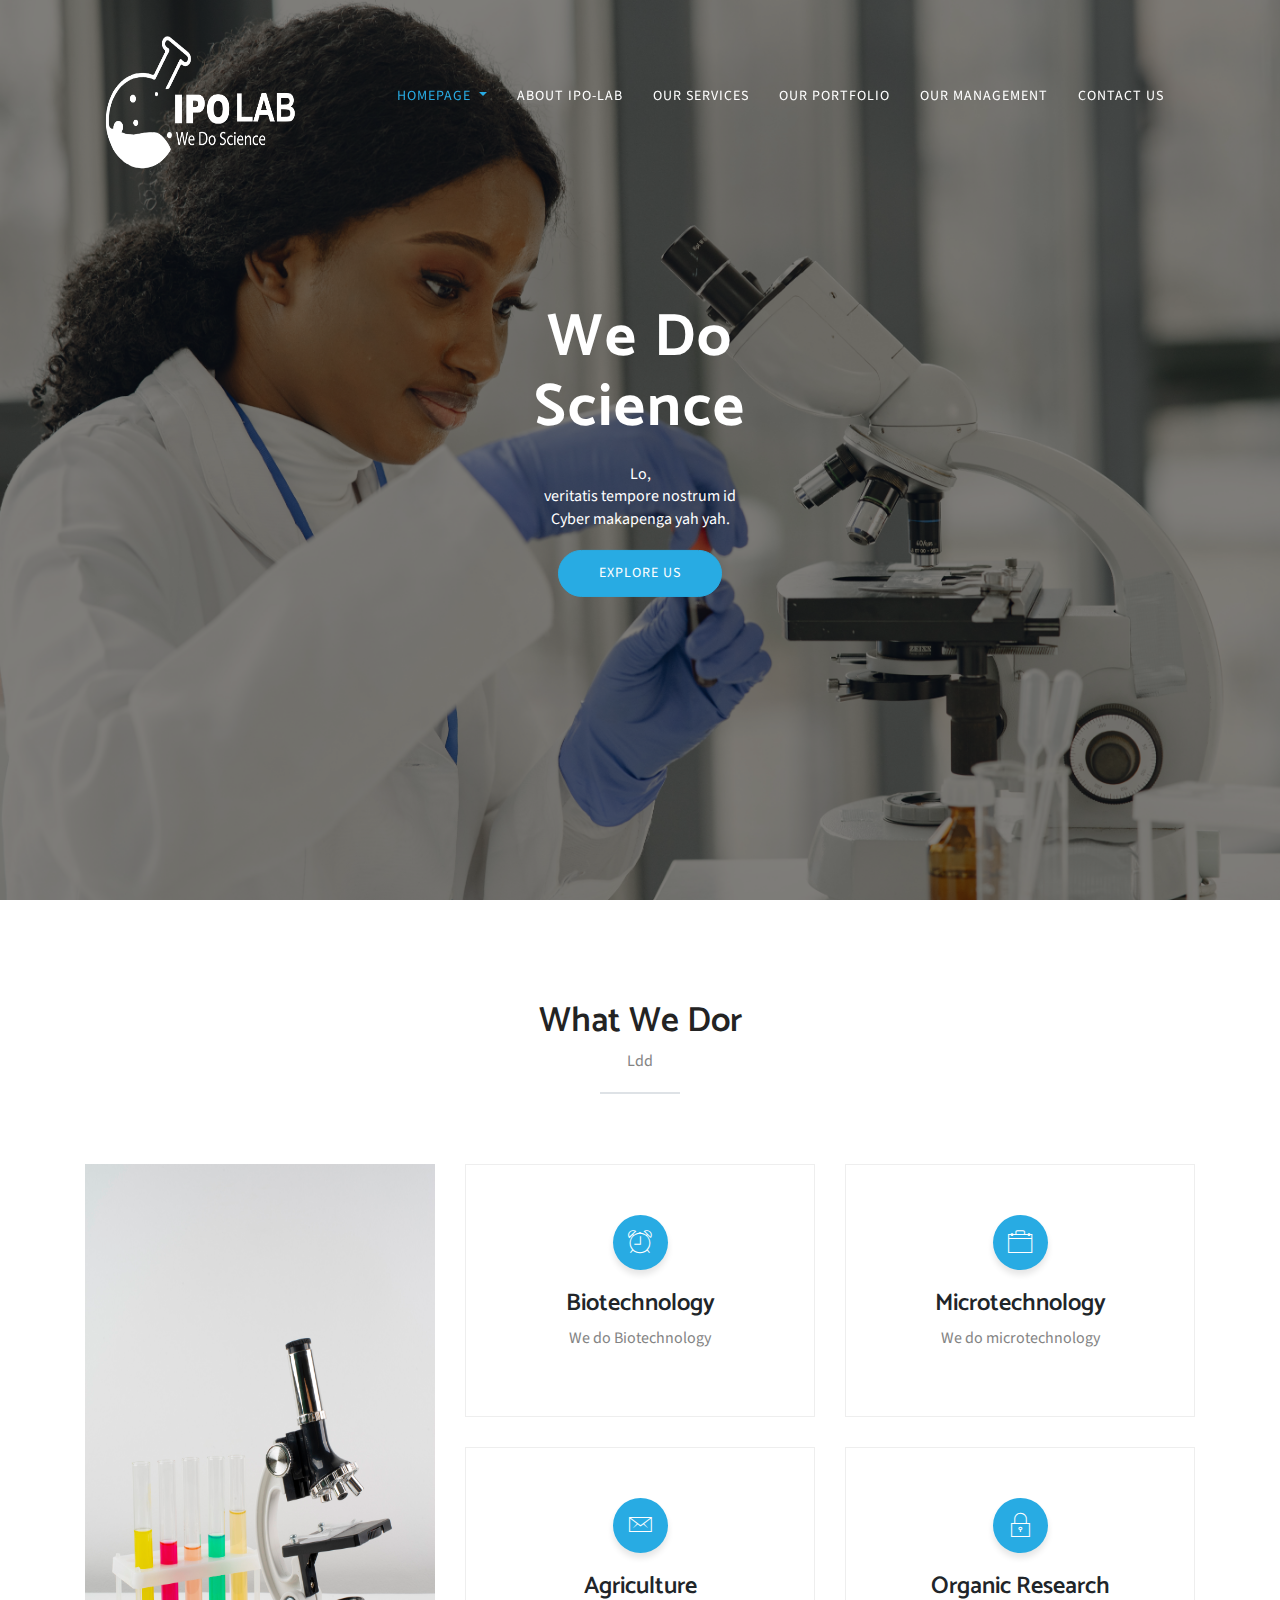
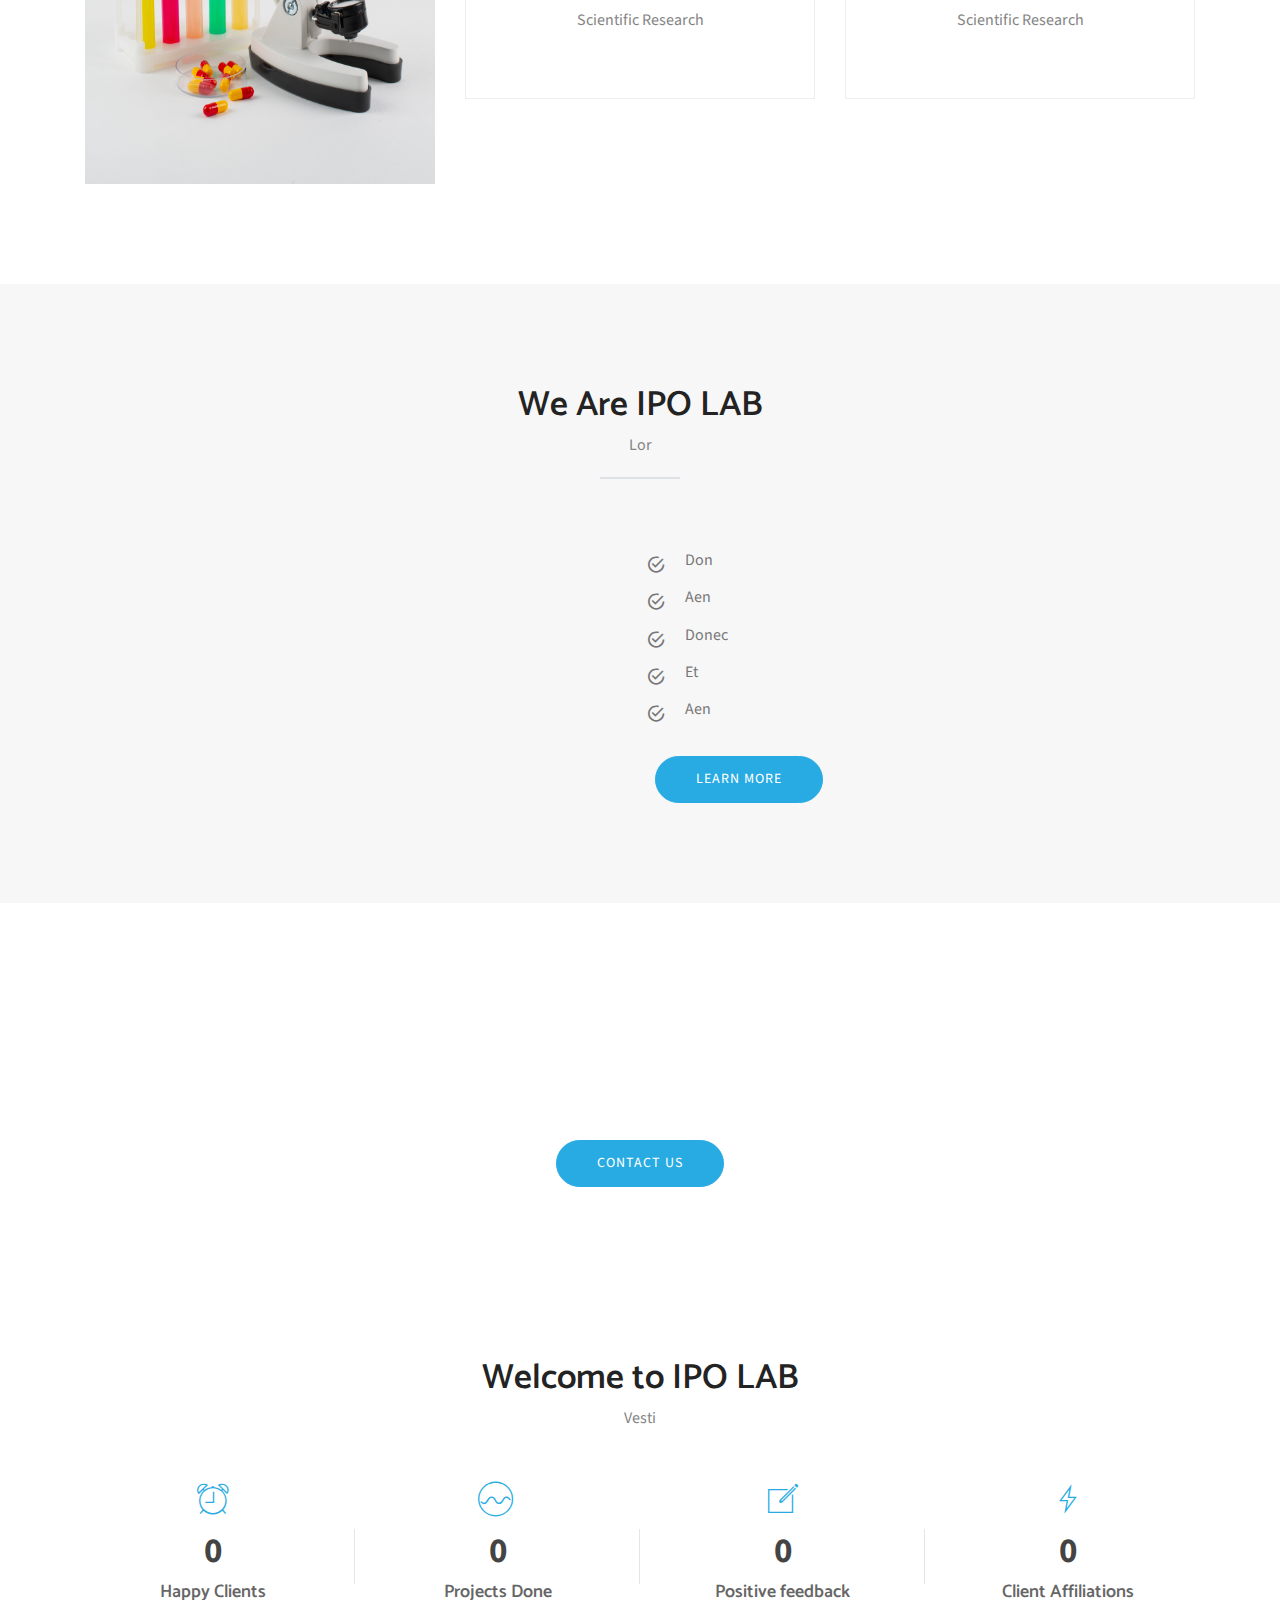
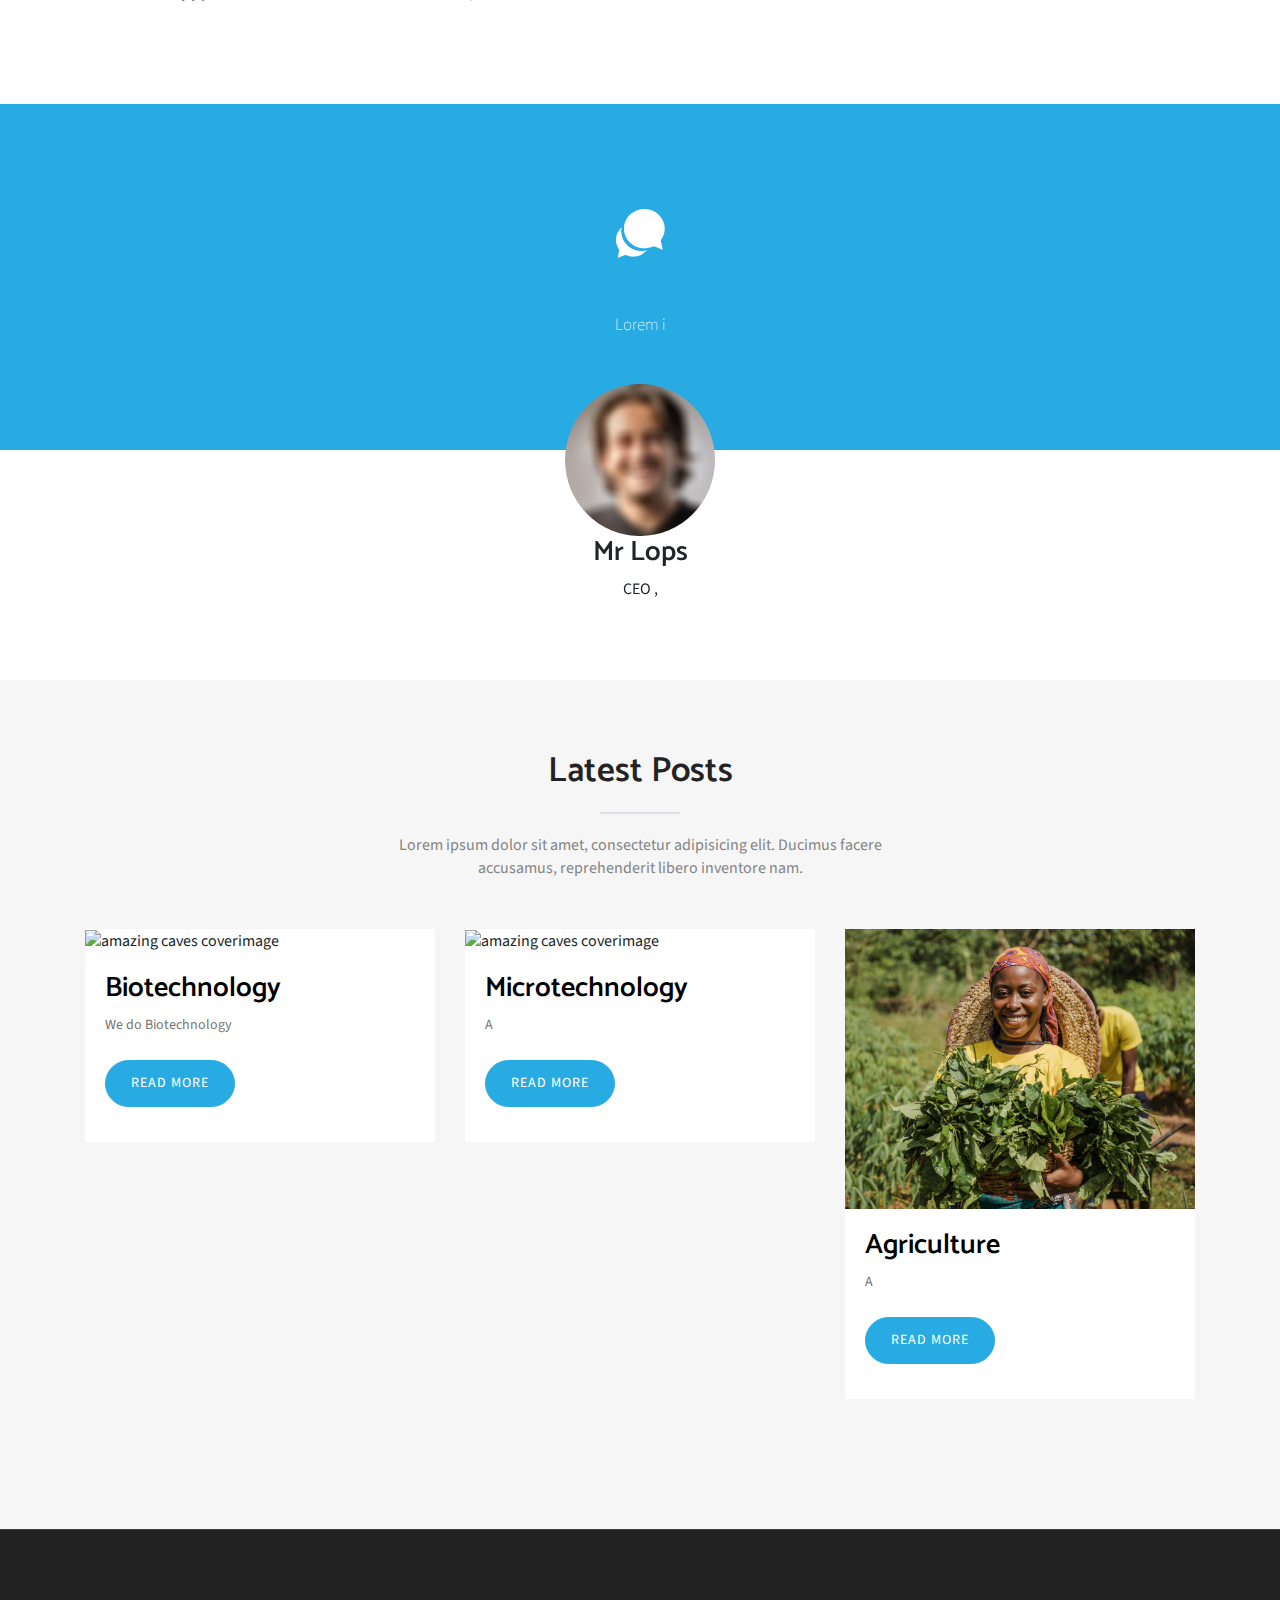
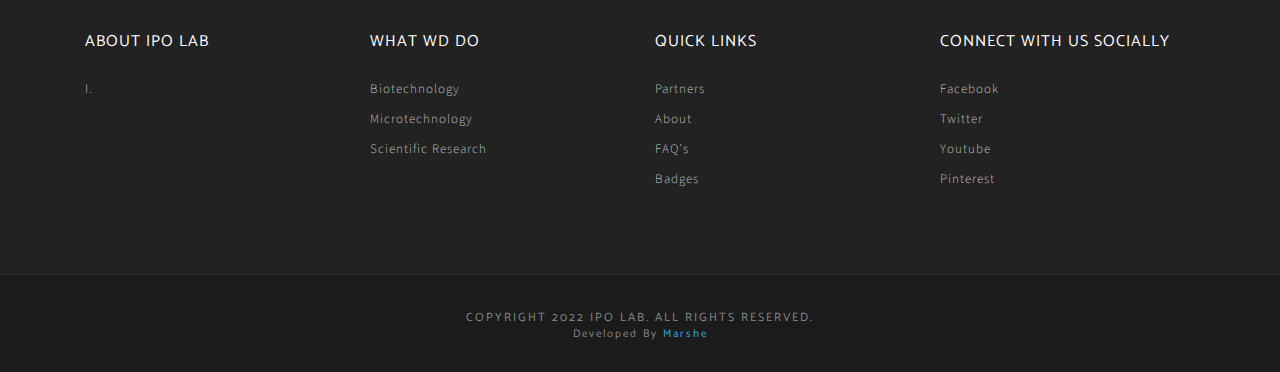
==== commit bb76096c: "updates" ====
--- a/index.html
+++ b/index.html
@@ -175,29 +175,29 @@
           <div class="col-md-6 col-sm-6 col-xs-12">
             <div class="service-item">
               <i class="tf-ion-ios-alarm-outline"></i>
-              <h4>Time Management</h4>
-              <p>Lorem ipsum dolor sit amet, consectetur adipiscing elit. Fusce vitae risus nec dui venenatis.</p>
+              <h4>Biotechnology</h4>
+              <p>We do Biotechnology</p>
             </div>
           </div><!-- END COL -->
           <div class="col-md-6 col-sm-6 col-xs-12">
             <div class="service-item">
               <i class="tf-ion-ios-briefcase-outline"></i>
-              <h4>Marketing Ideas</h4>
-              <p>Lorem ipsum dolor sit amet, consectetur adipiscing elit. Fusce vitae risus nec dui venenatis.</p>
+              <h4>Microtechnology</h4>
+              <p>We do microtechnology</p>
             </div>
           </div><!-- END COL -->
           <div class="col-md-6 col-sm-6 col-xs-12">
             <div class="service-item">
               <i class="tf-ion-ios-email-outline"></i>
-              <h4>Mail Support</h4>
-              <p>Lorem ipsum dolor sit amet, consectetur adipiscing elit. Fusce vitae risus nec dui venenatis.</p>
+              <h4>Agriculture</h4>
+              <p>Scientific Research</p>
             </div>
           </div><!-- END COL -->
           <div class="col-md-6 col-sm-6 col-xs-12">
             <div class="service-item">
               <i class="tf-ion-ios-locked-outline"></i>
-              <h4>Secure System</h4>
-              <p>Lorem ipsum dolor sit amet, consectetur adipiscing elit. Fusce vitae risus nec dui venenatis.</p>
+              <h4>Organic Research</h4>
+              <p>Scientific Research</p>
             </div>
           </div><!-- END COL -->
         </div>
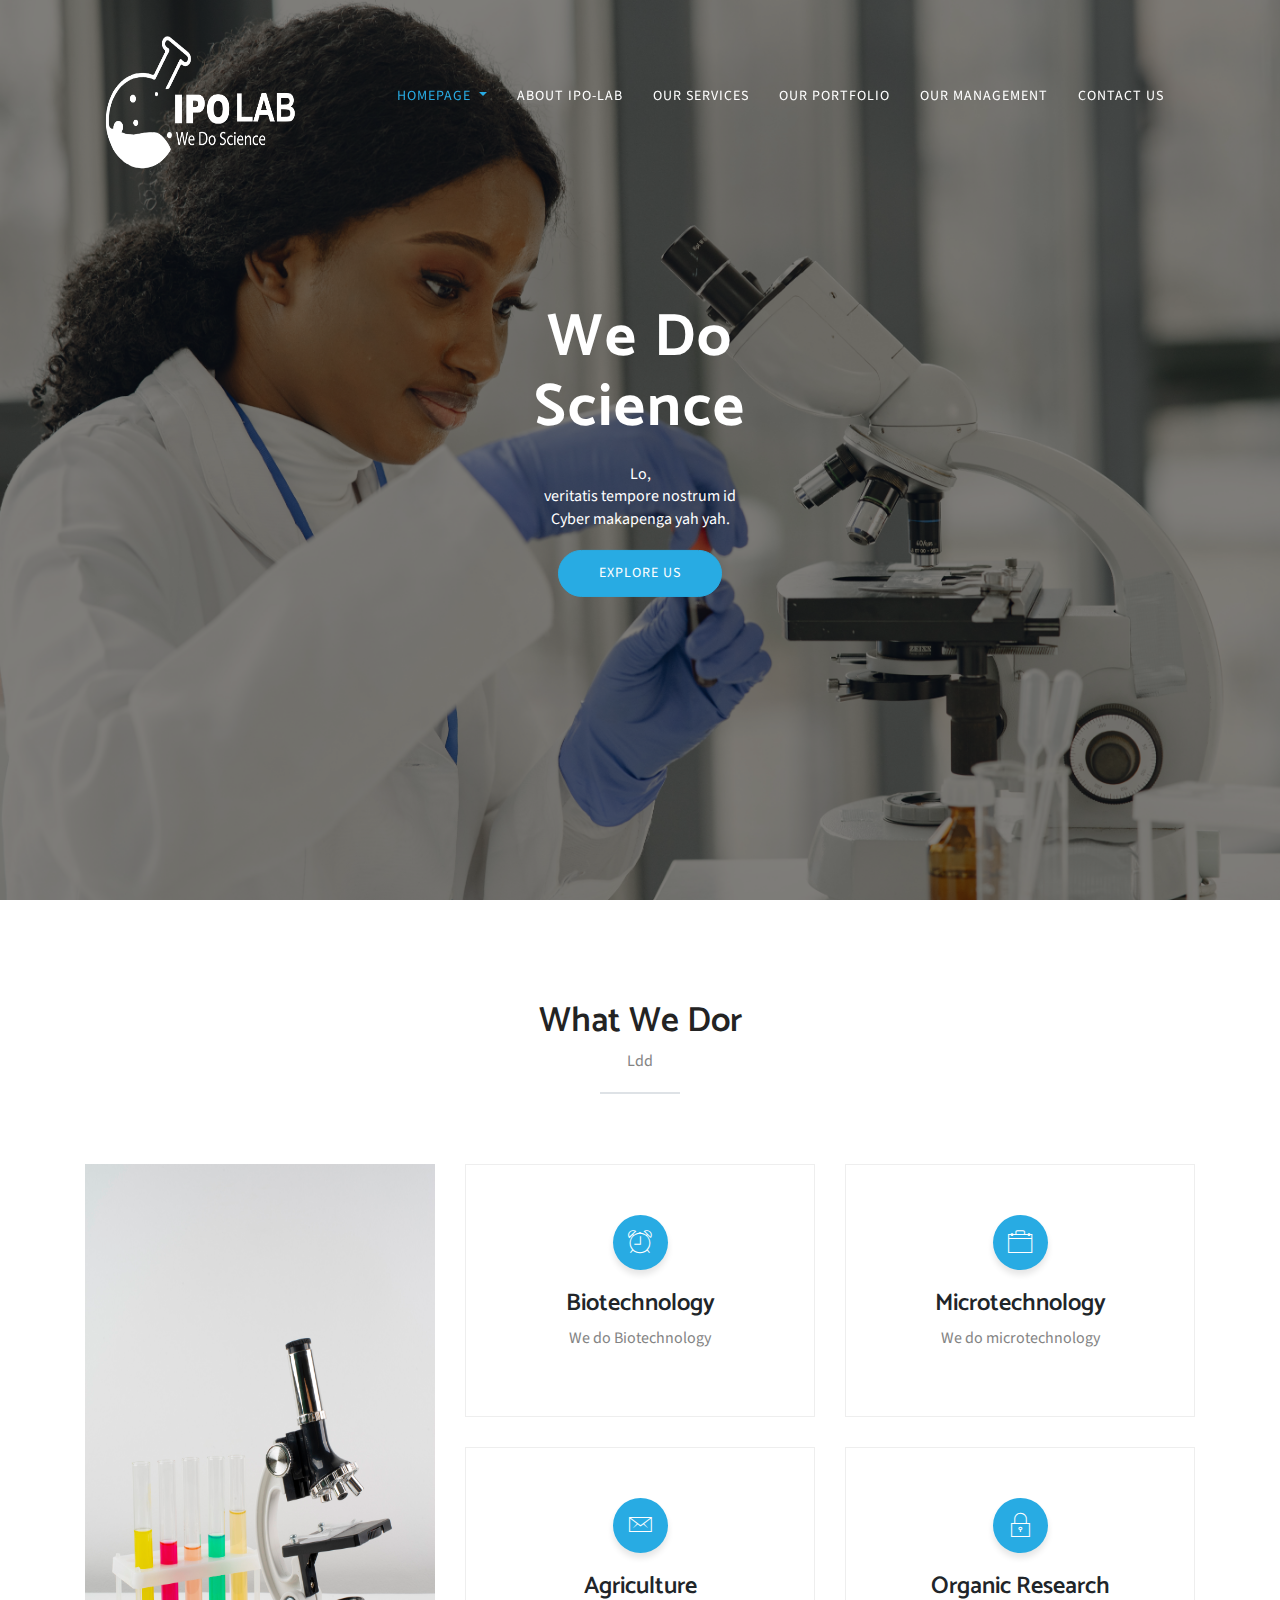
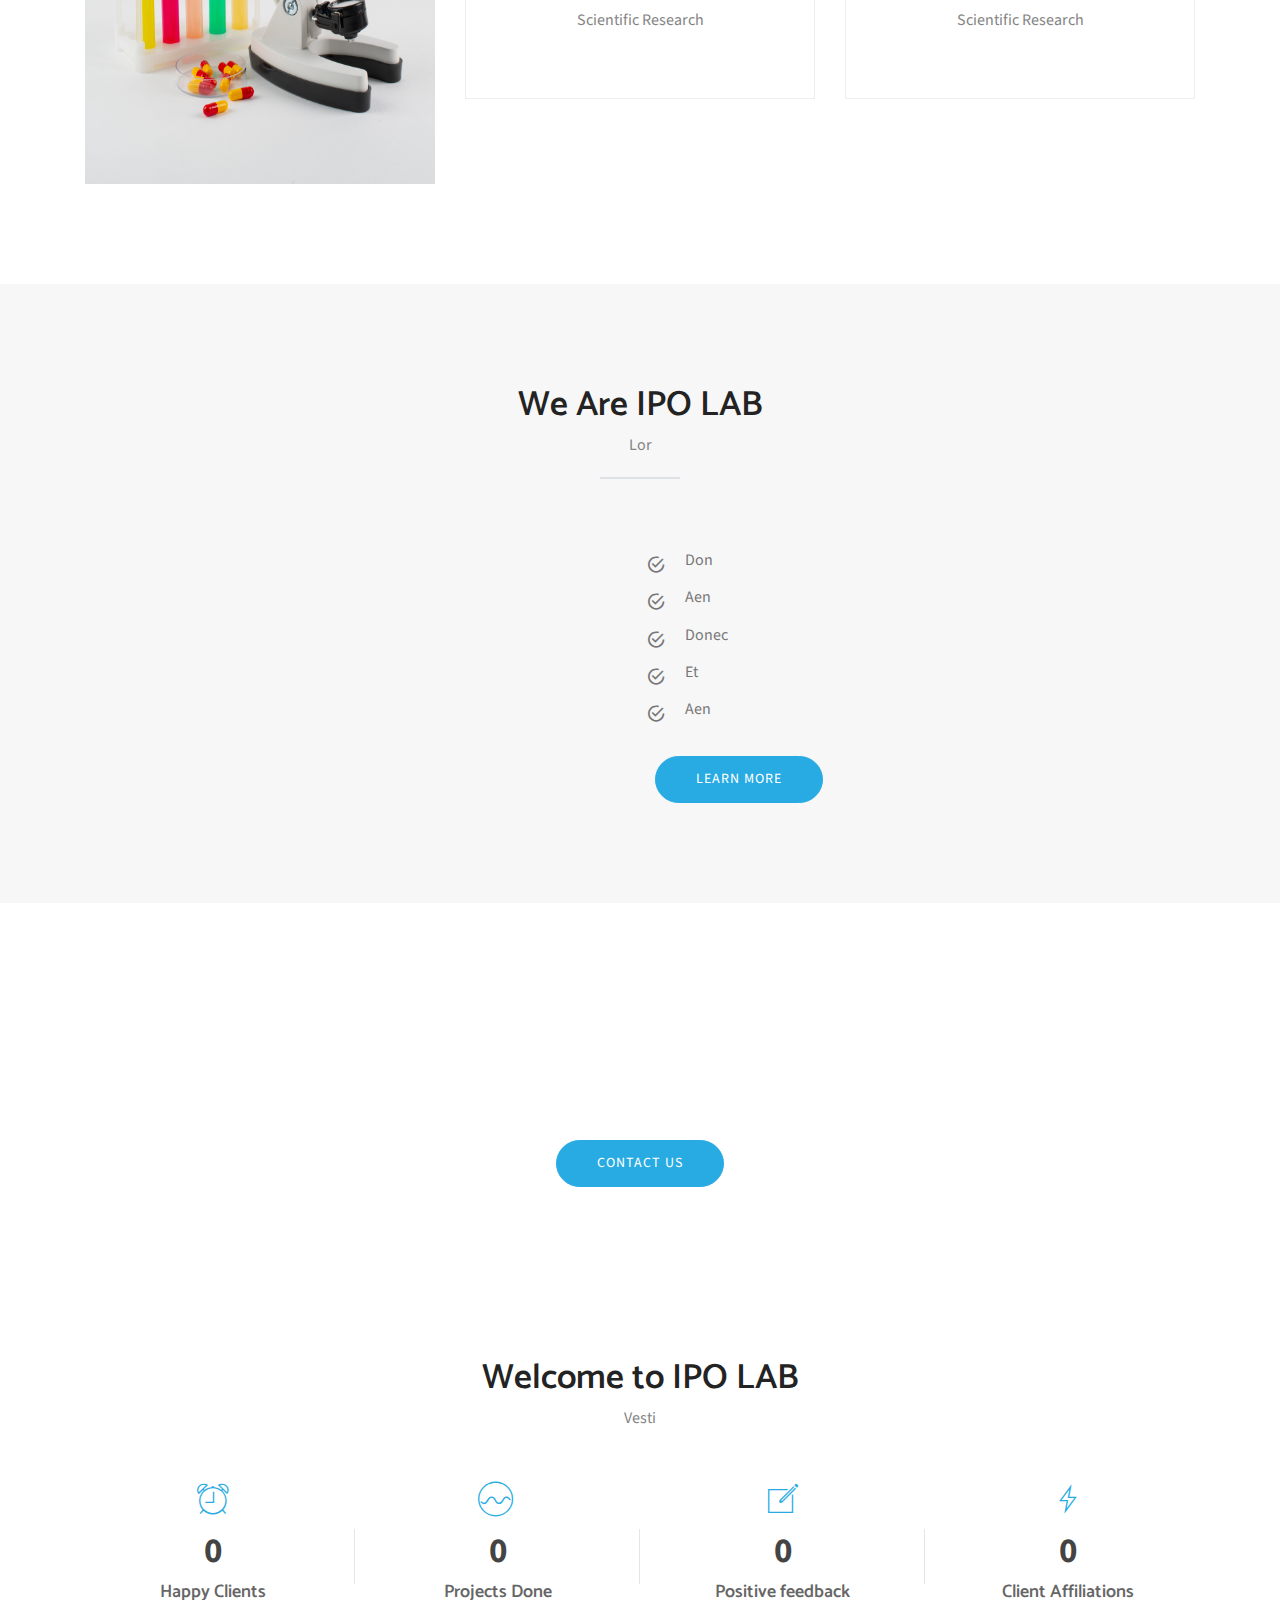
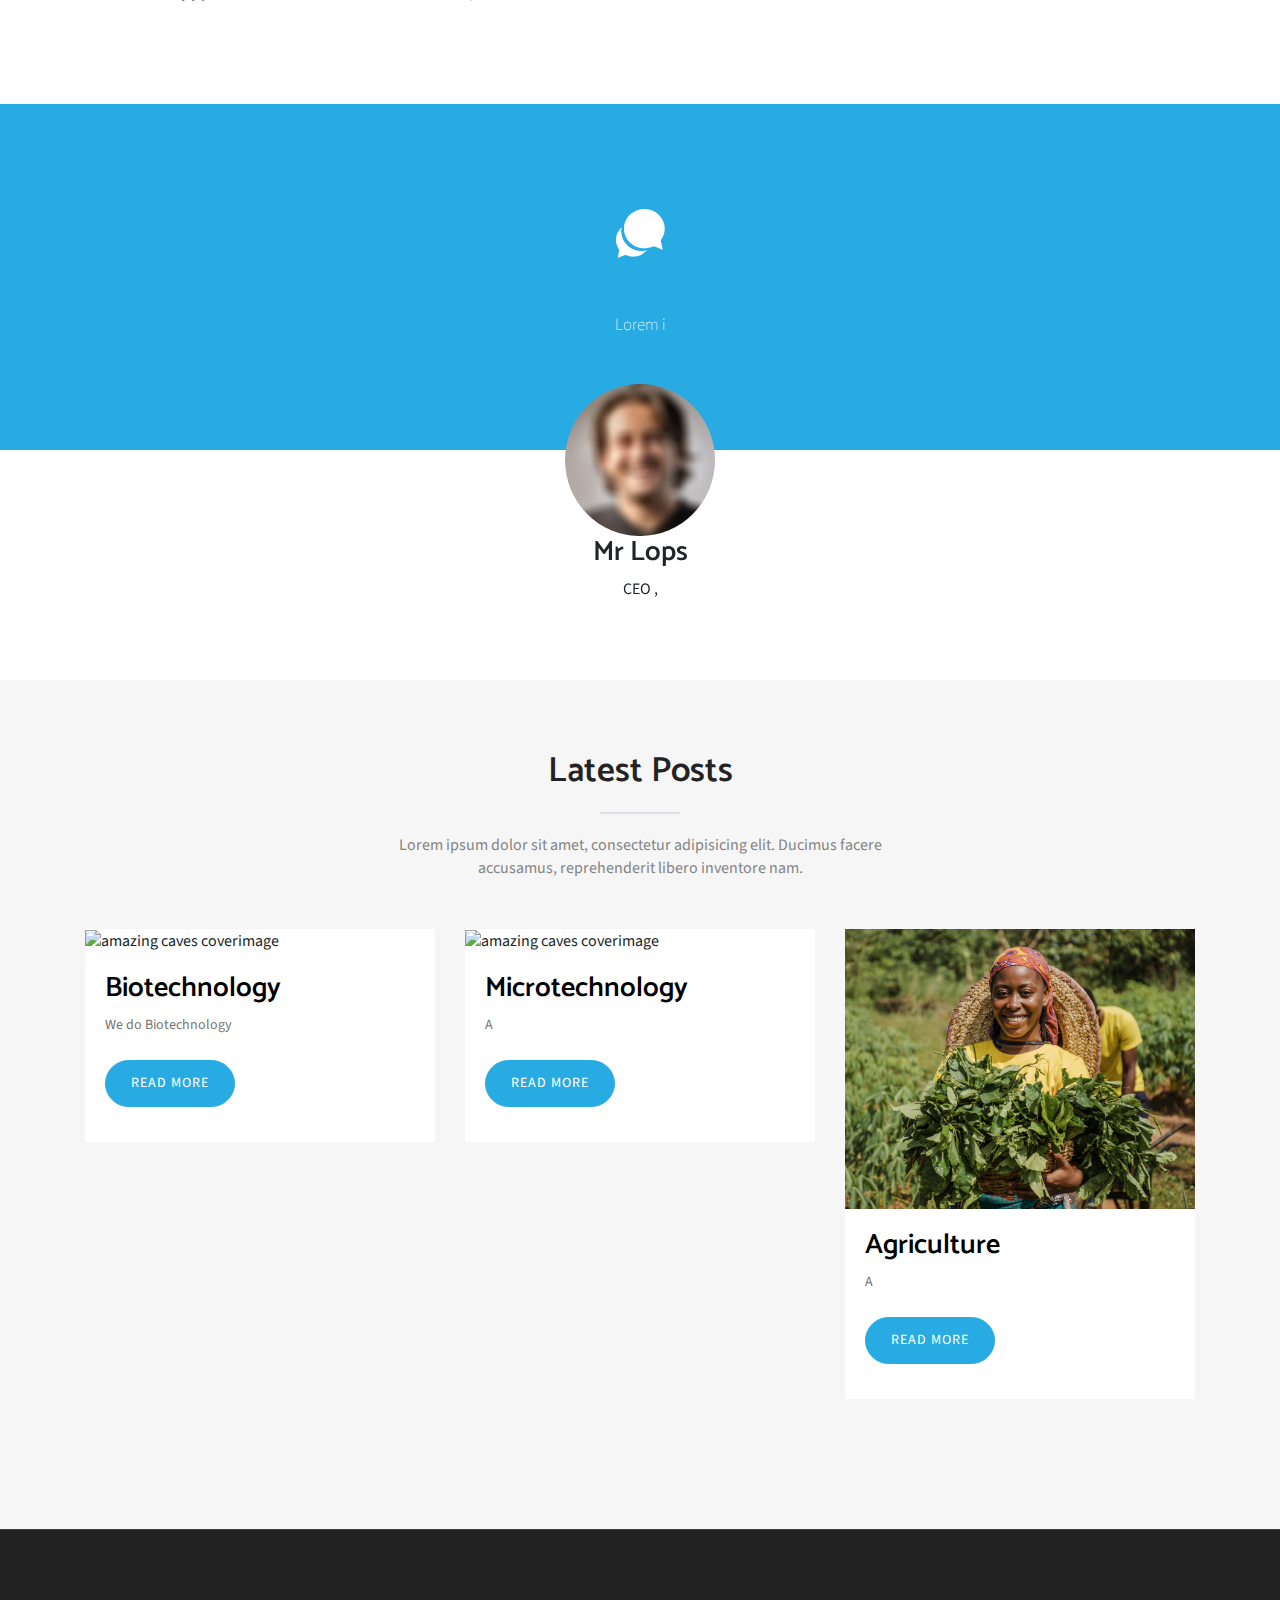
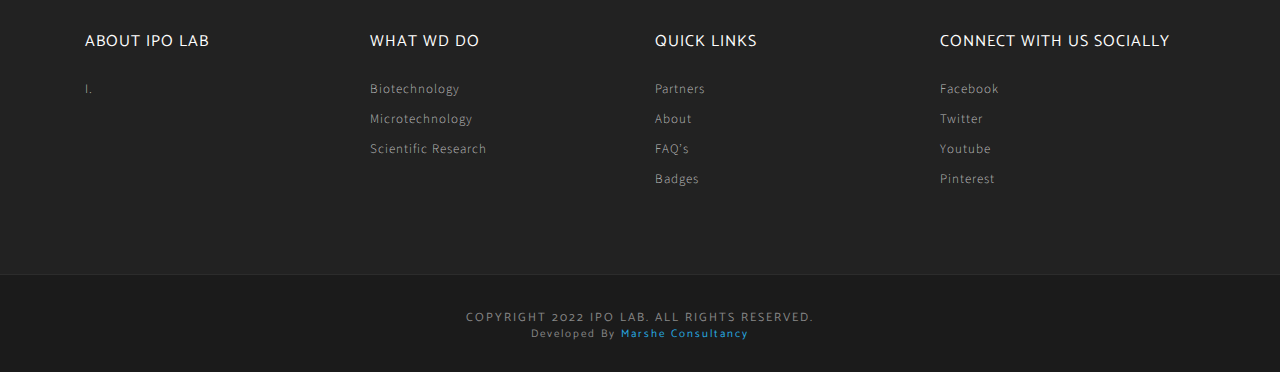
==== commit db387d63: "BHO" ====
--- a/index.html
+++ b/index.html
@@ -10,7 +10,7 @@
   
   <meta name="author" content="Themefisher.com">
 
-  <title> | IPO LAB</title>
+  <title> | IPO LAB HOME</title>
 
 <!-- Mobile Specific Meta
   ================================================== -->
@@ -510,7 +510,7 @@
   </div>
   <div class="footer-bottom">
     <h5>Copyright 2022 IPO LAB. All rights reserved.</h5>
-    <h6>Developed by <a href="https://www.facebook.com/marsheconsultancy">Marshe</a></h6>
+    <h6>Developed by <a href="https://www.facebook.com/marsheconsultancy">Marshe Consultancy</a></h6>
   </div>
 </footer> <!-- end footer -->
 
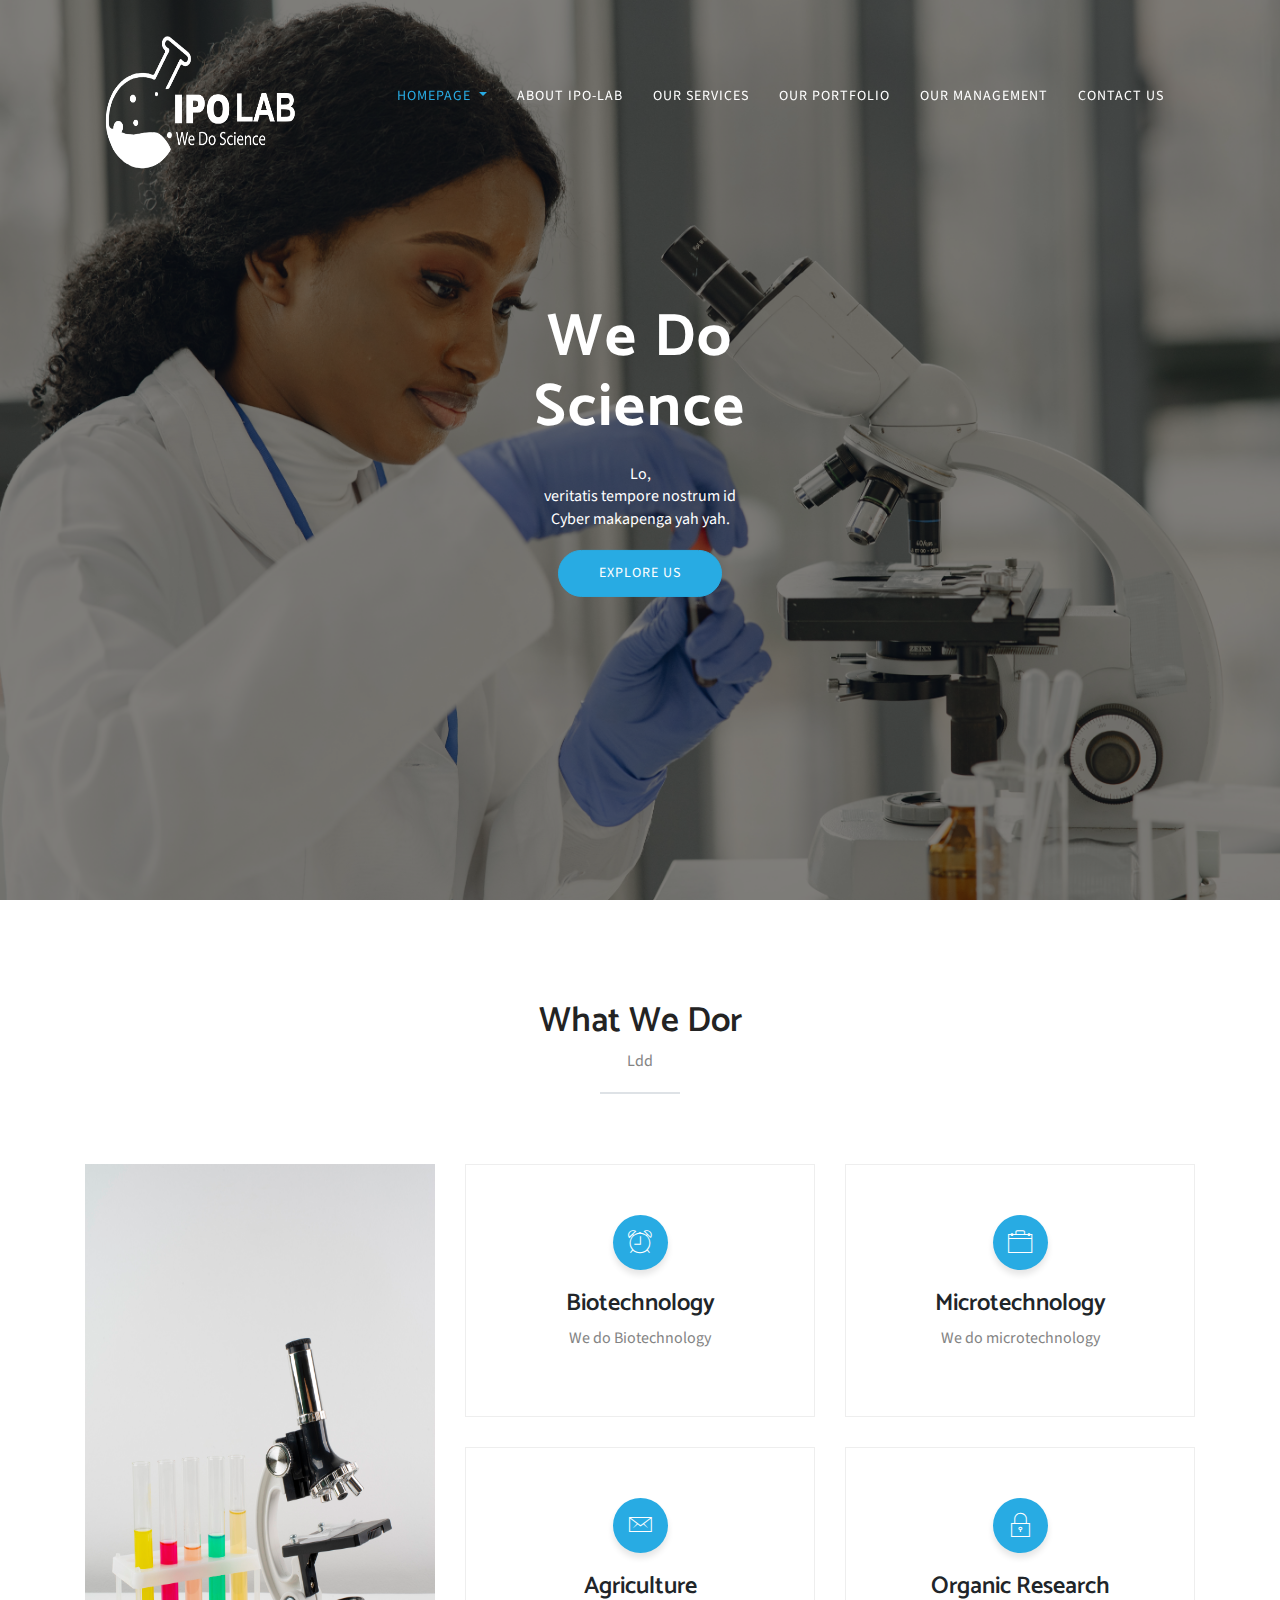
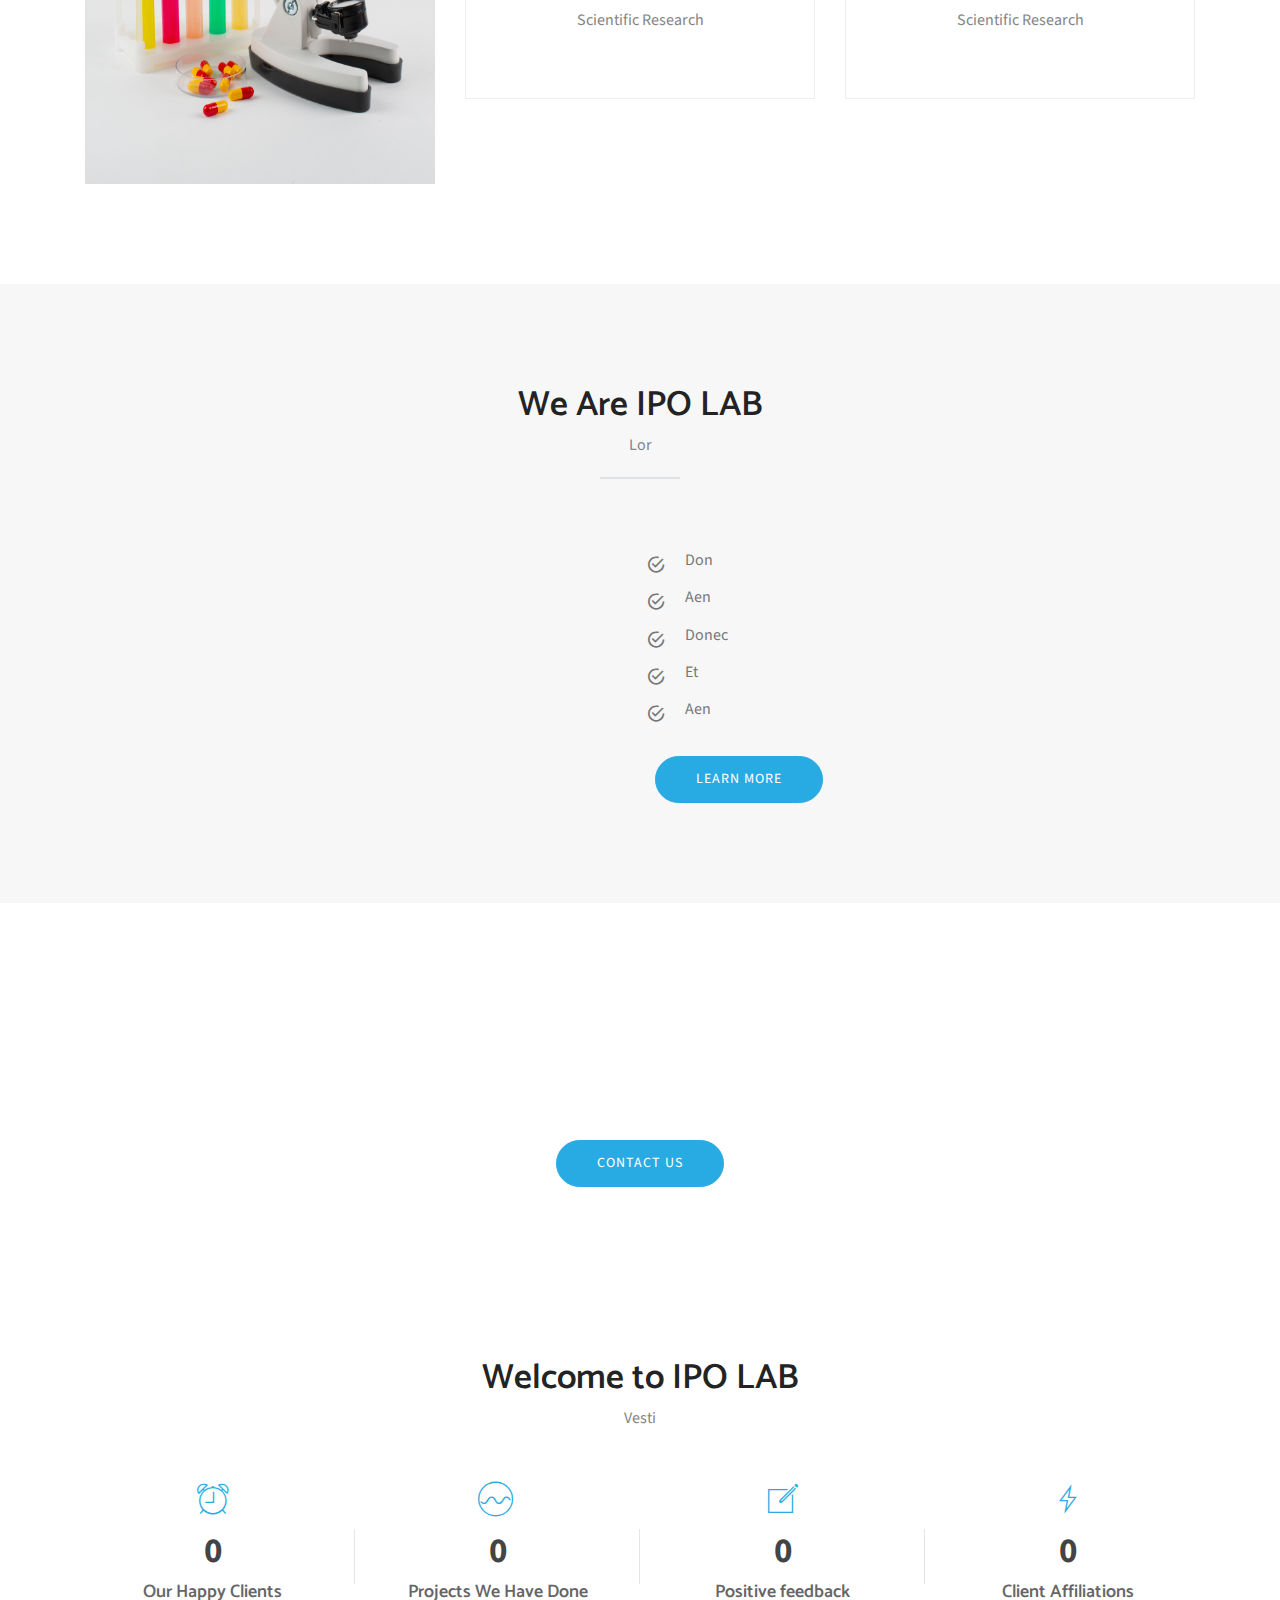
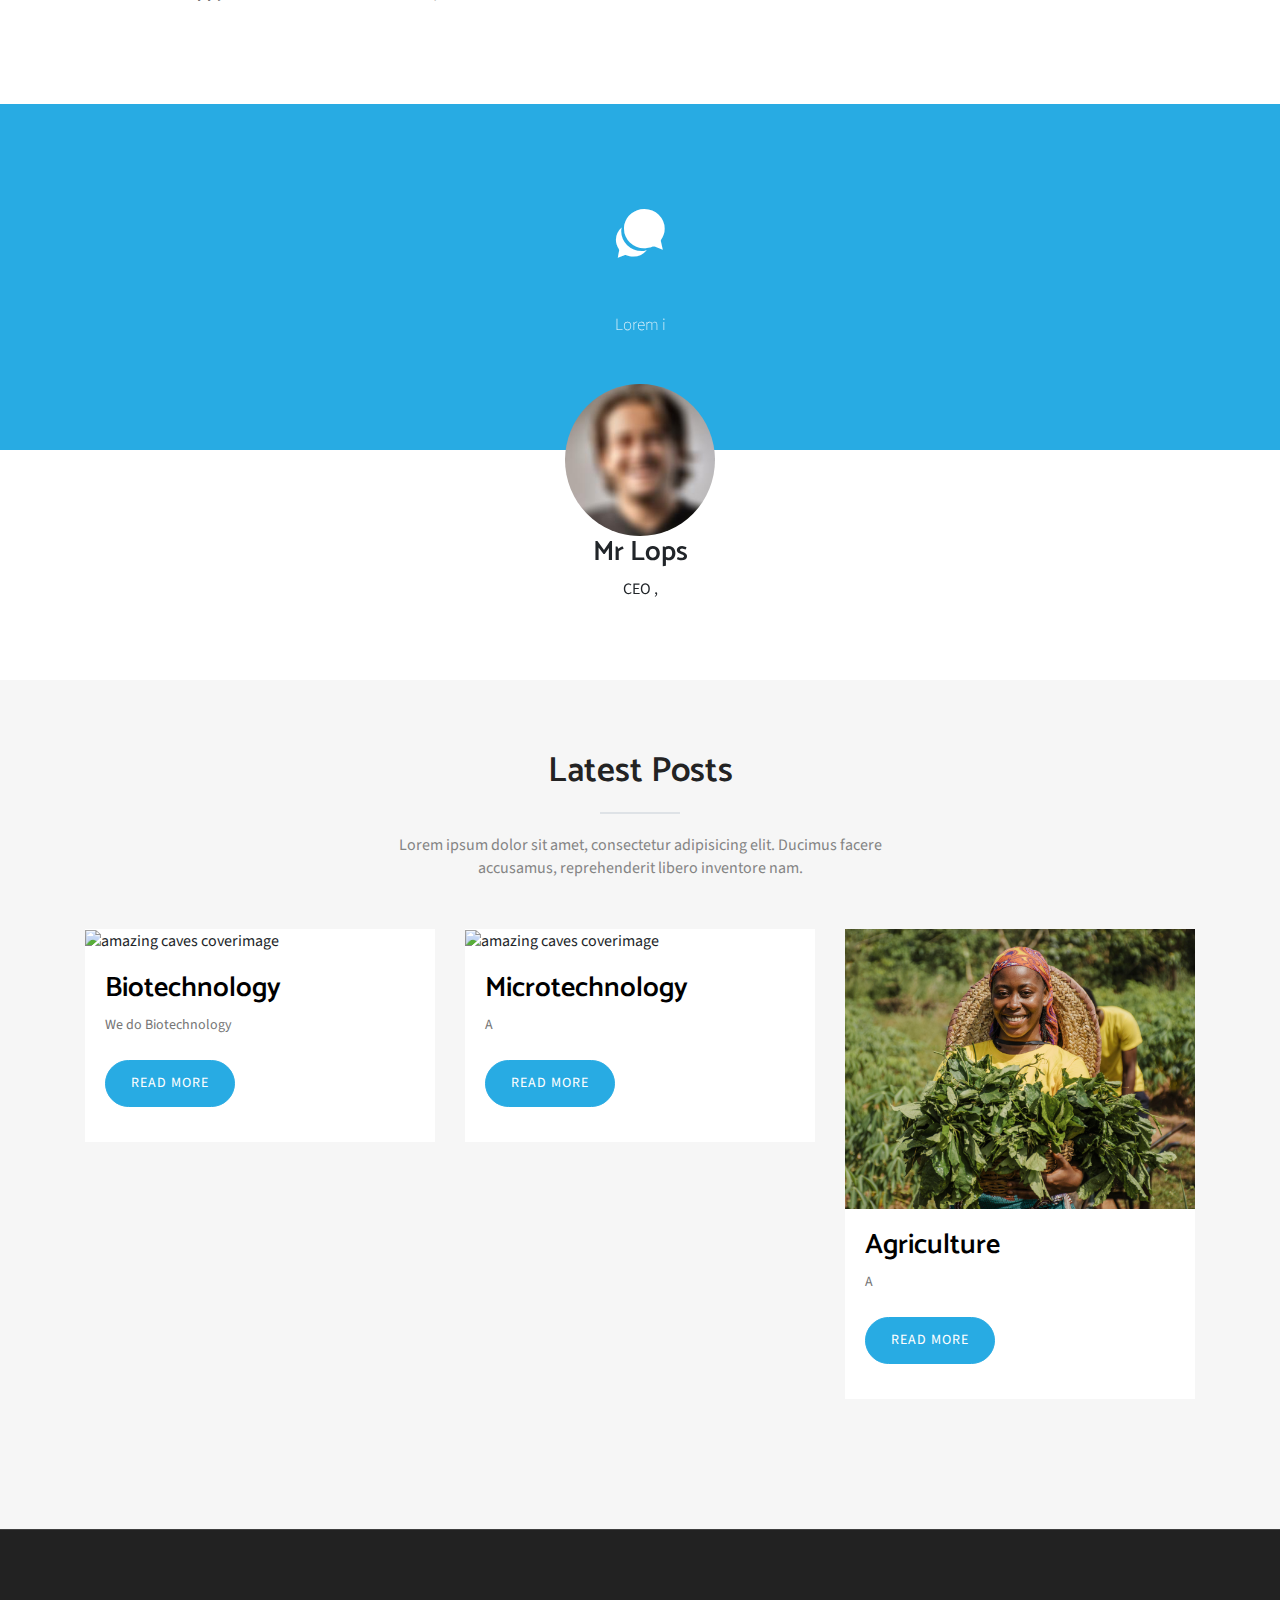
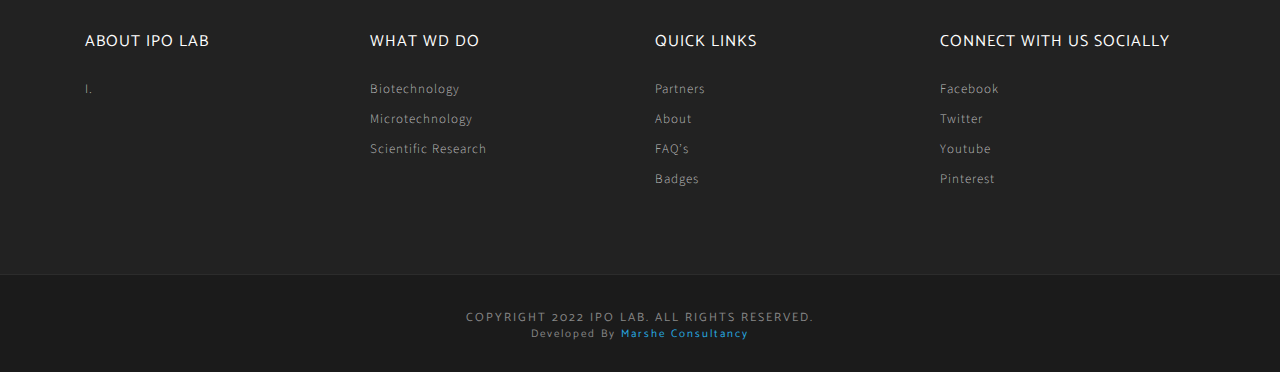
==== commit e233cc23: "update" ====
--- a/index.html
+++ b/index.html
@@ -275,7 +275,7 @@
 							<div>
 							    <span class="counter" data-count="150">0</span>
 							</div>
-							<h3>Happy Clients</h3>
+							<h3>Our Happy Clients</h3>
 						</div>
 					</div>
 					<!-- end first count item -->
@@ -287,7 +287,7 @@
 							<div>
 							    <span class="counter" data-count="130">0</span>
 							</div>
-							<h3>Projects Done</h3>
+							<h3>Projects We Have Done</h3>
 						</div>
 					</div>
 					<!-- end second count item -->
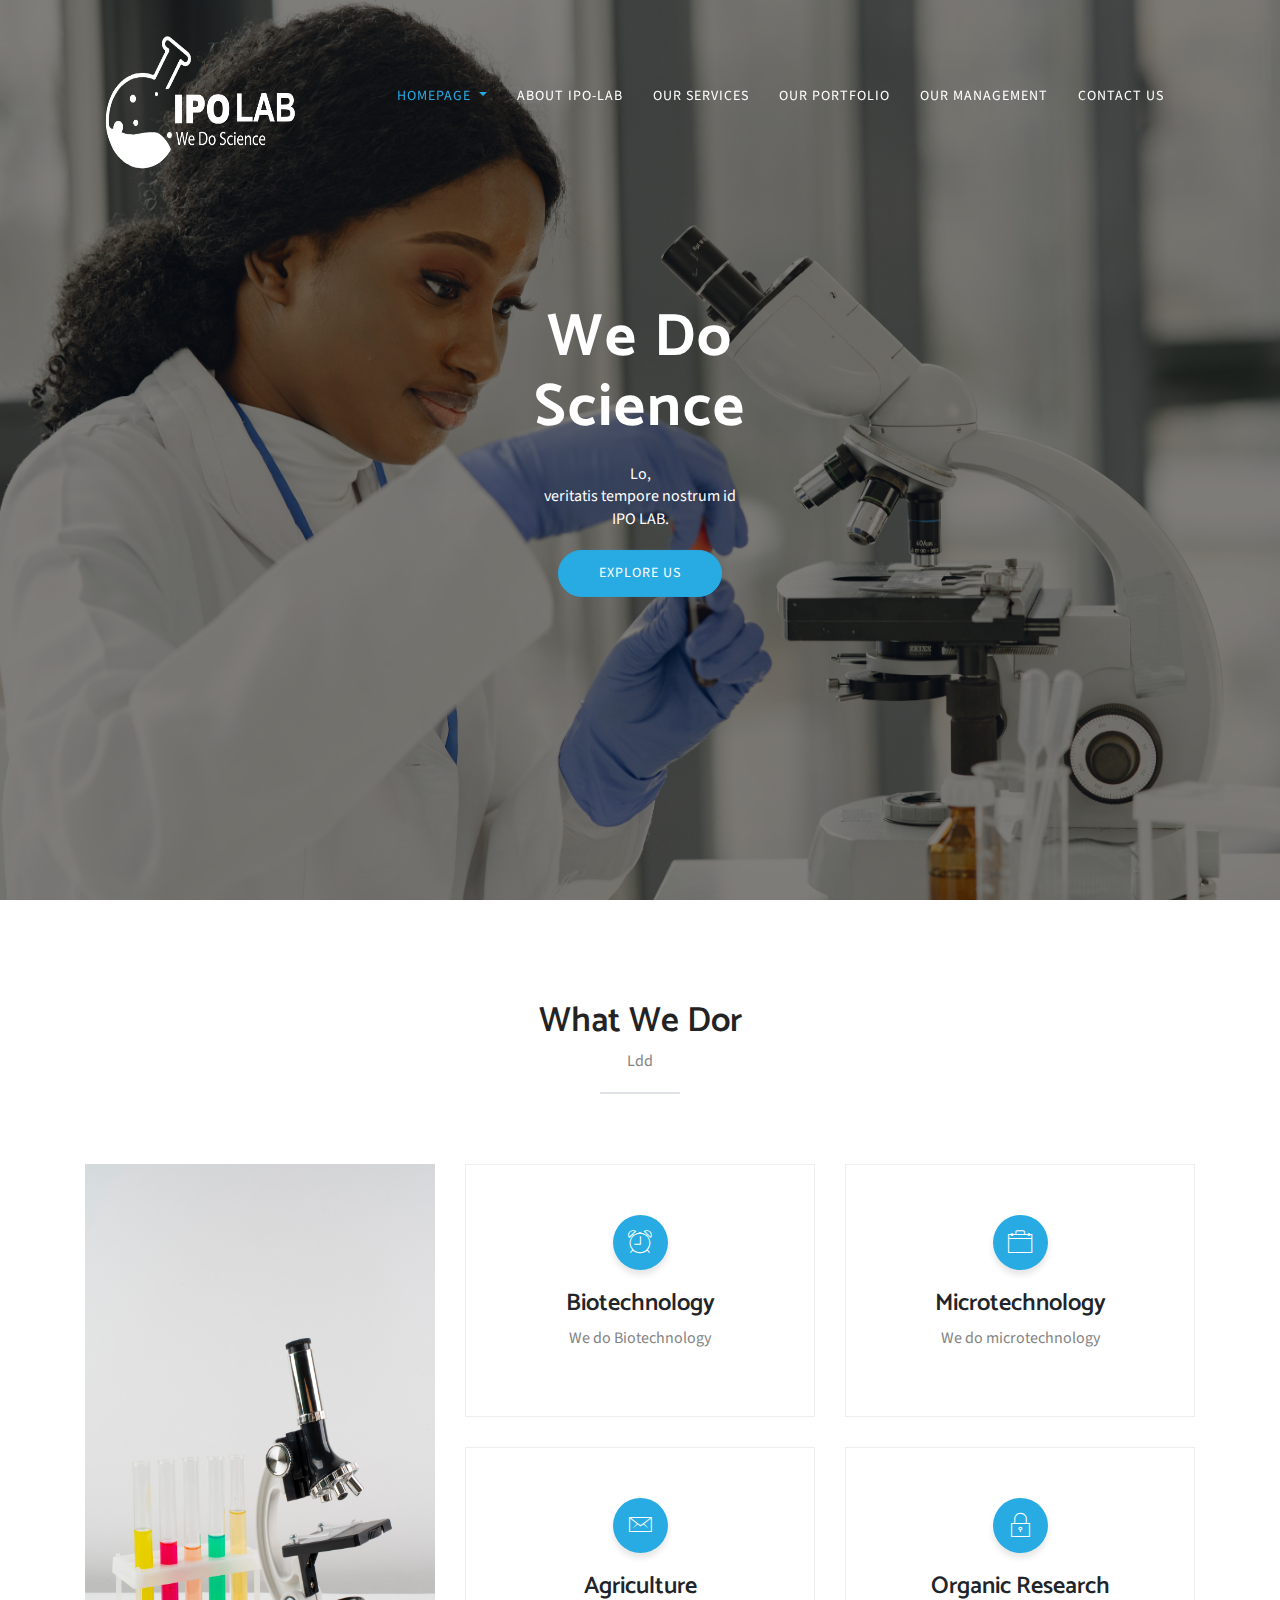
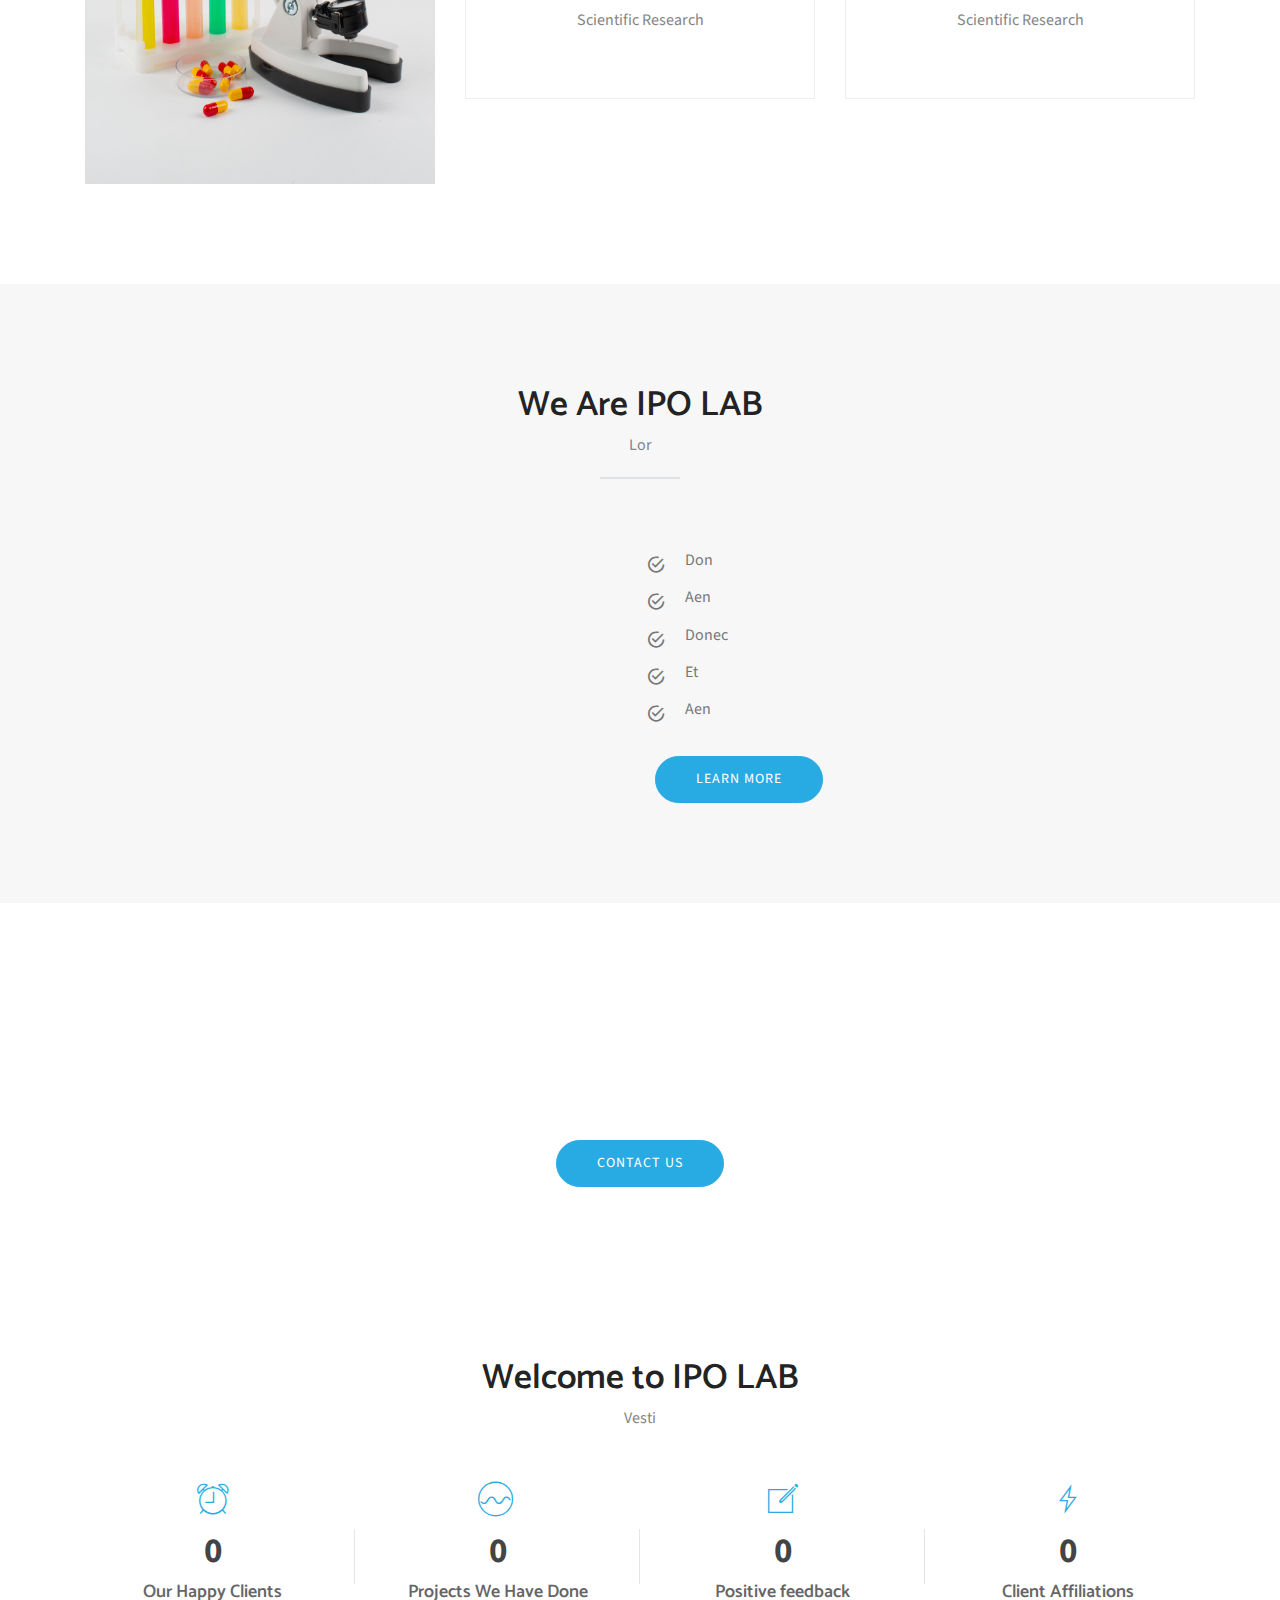
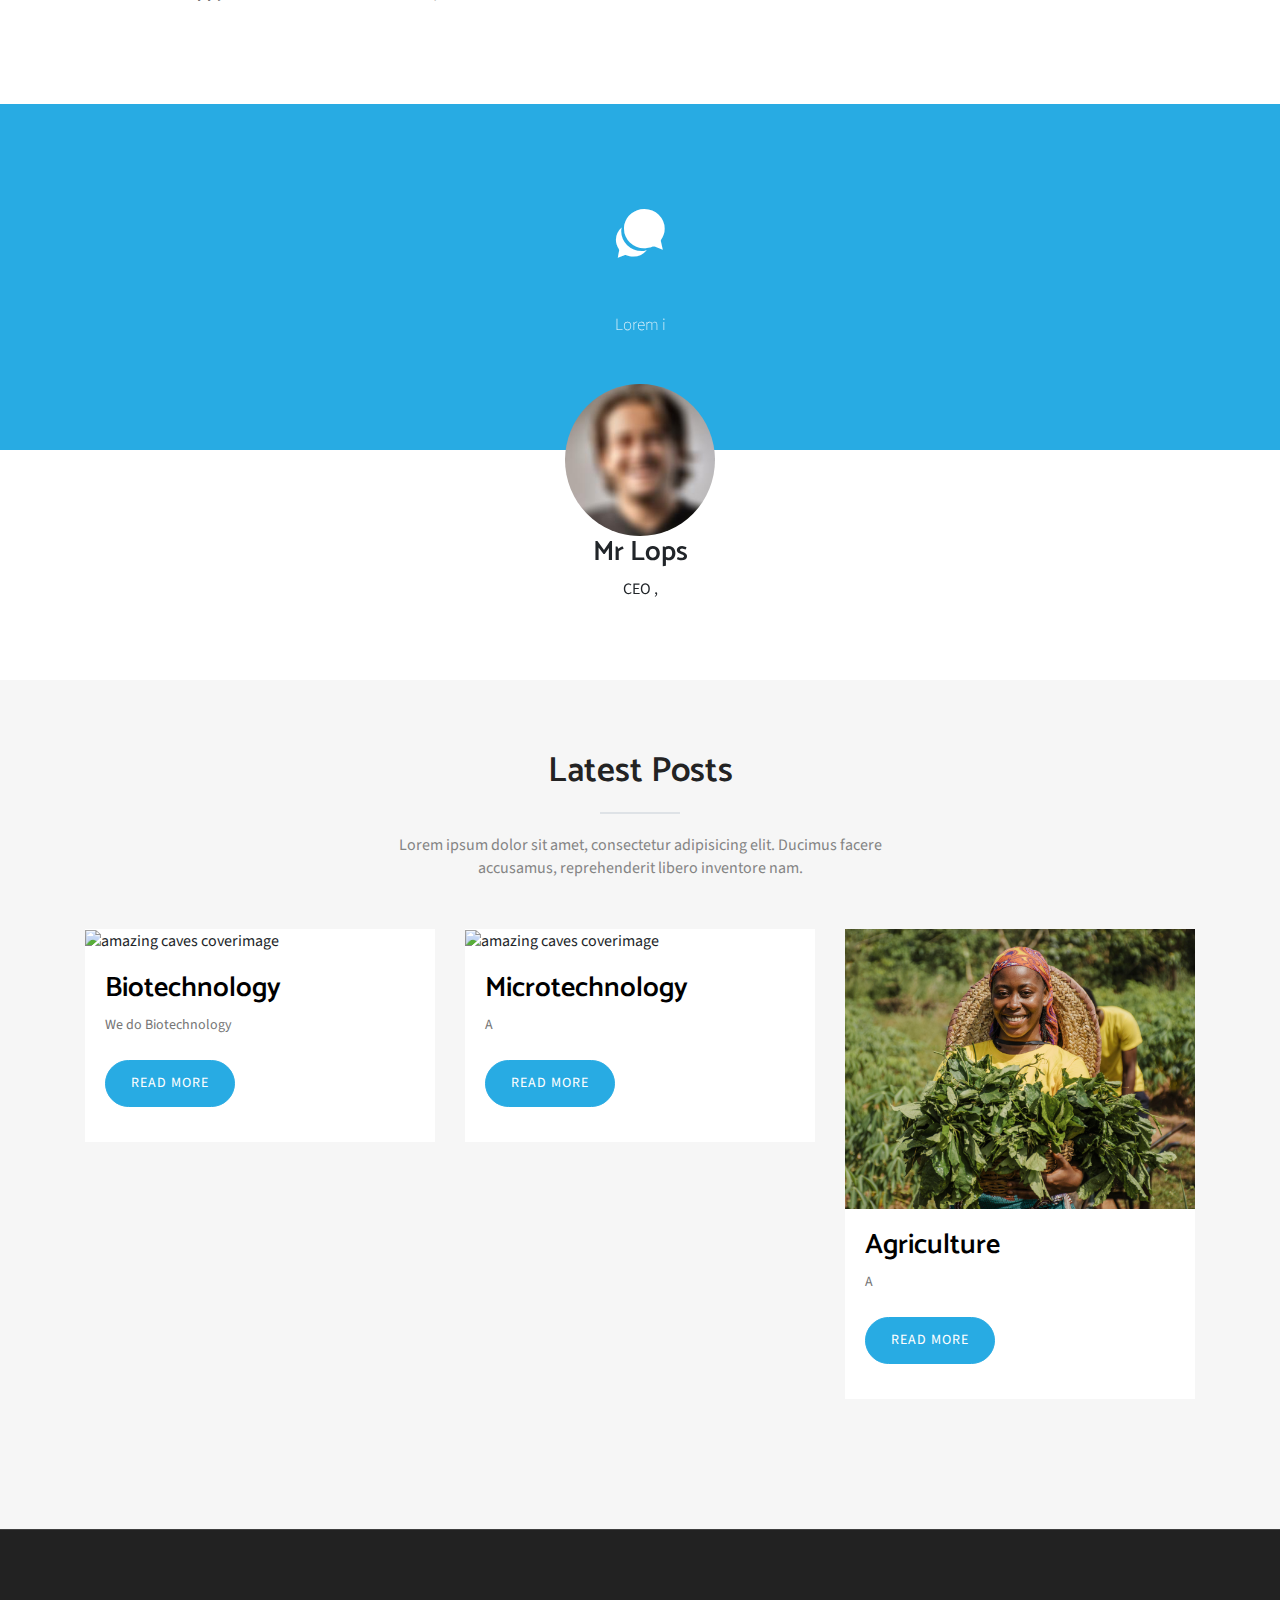
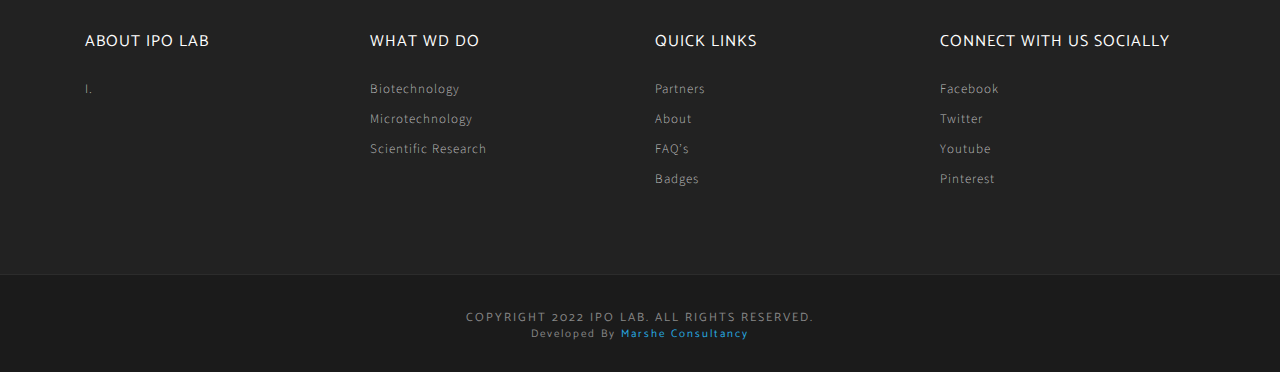
==== commit b951f36e: "update" ====
--- a/index.html
+++ b/index.html
@@ -125,7 +125,7 @@
 					<h1 data-duration-in=".3" data-animation-in="fadeInUp" data-delay-in=".1">We Do <br>
 						Science</h1>
 					<p data-duration-in=".3" data-animation-in="fadeInUp" data-delay-in=".5">Lo, <br> veritatis tempore nostrum id
-						 <br> Cyber makapenga yah yah.</p>
+						 <br> IPO LAB.</p>
 					<a data-duration-in=".3" data-animation-in="fadeInUp" data-delay-in=".8" class="btn btn-main" href="service.html">Explore Us</a>
 				</div>
 			</div>
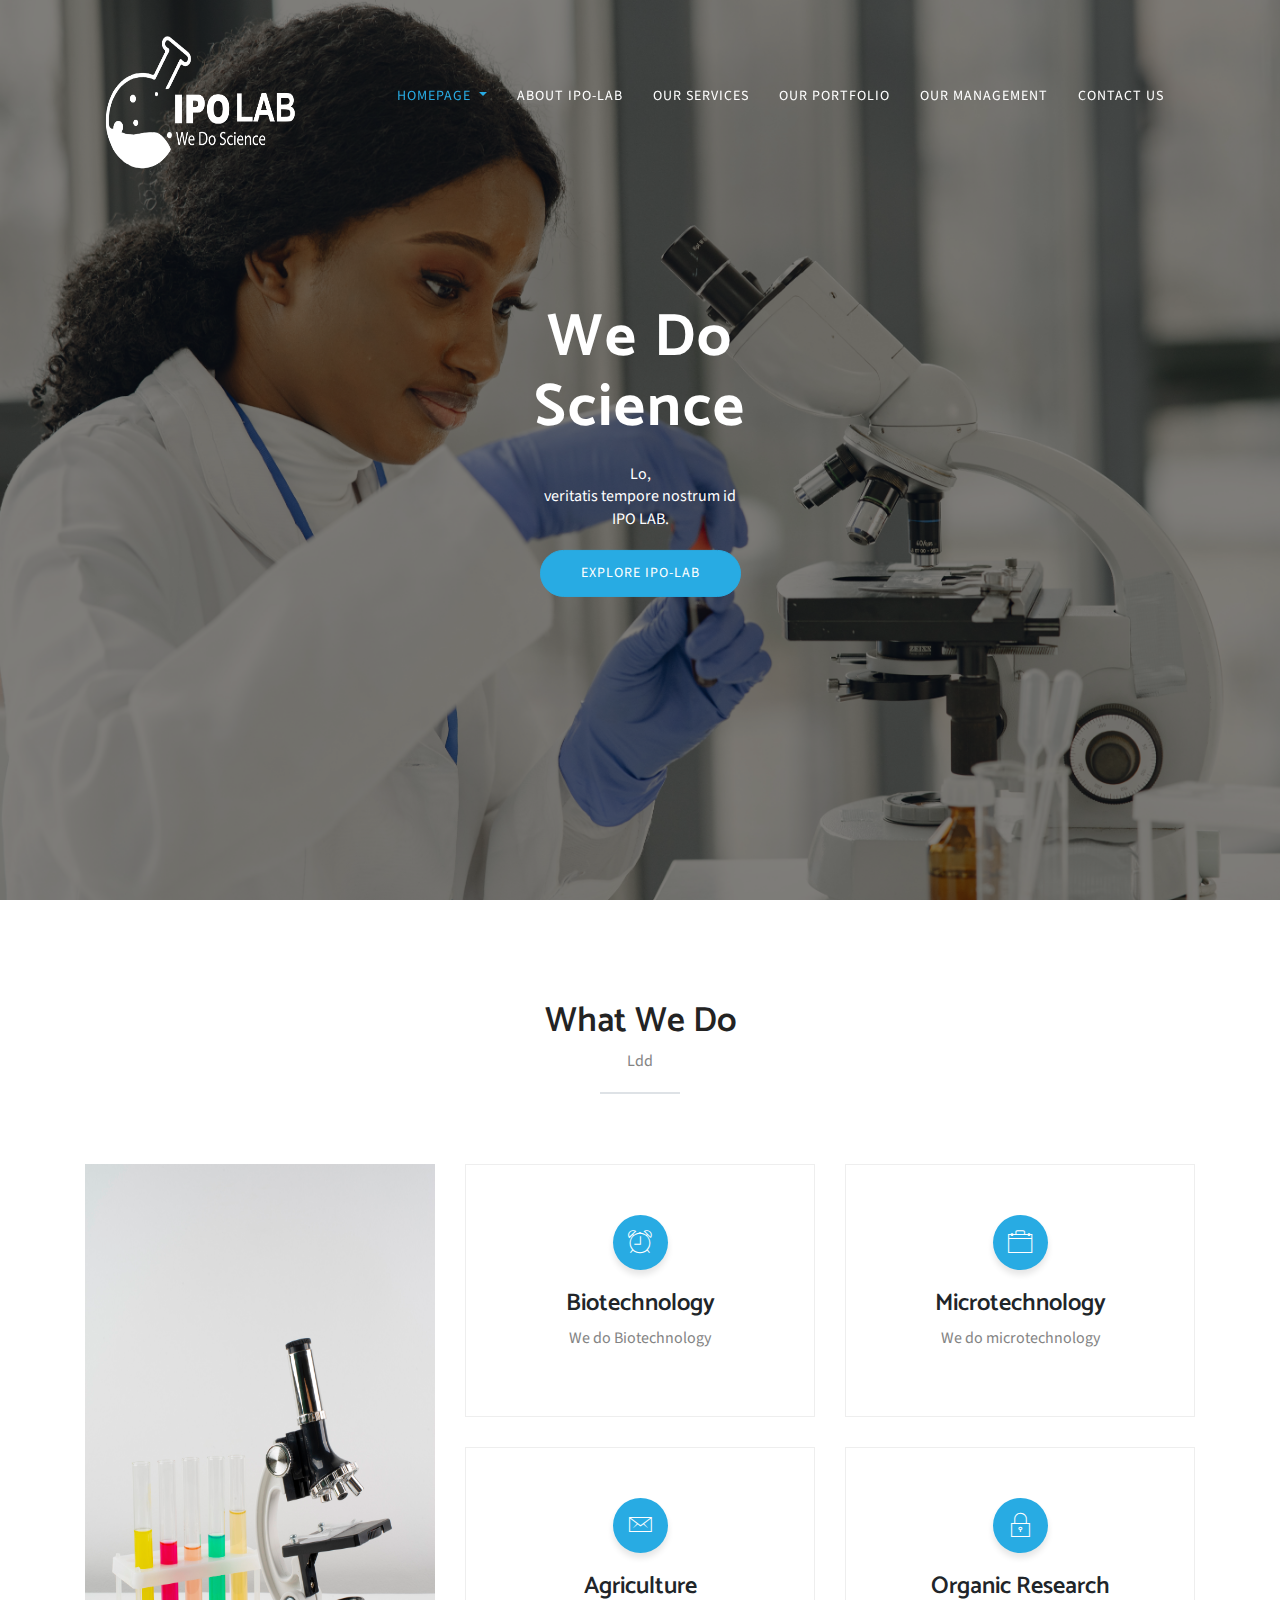
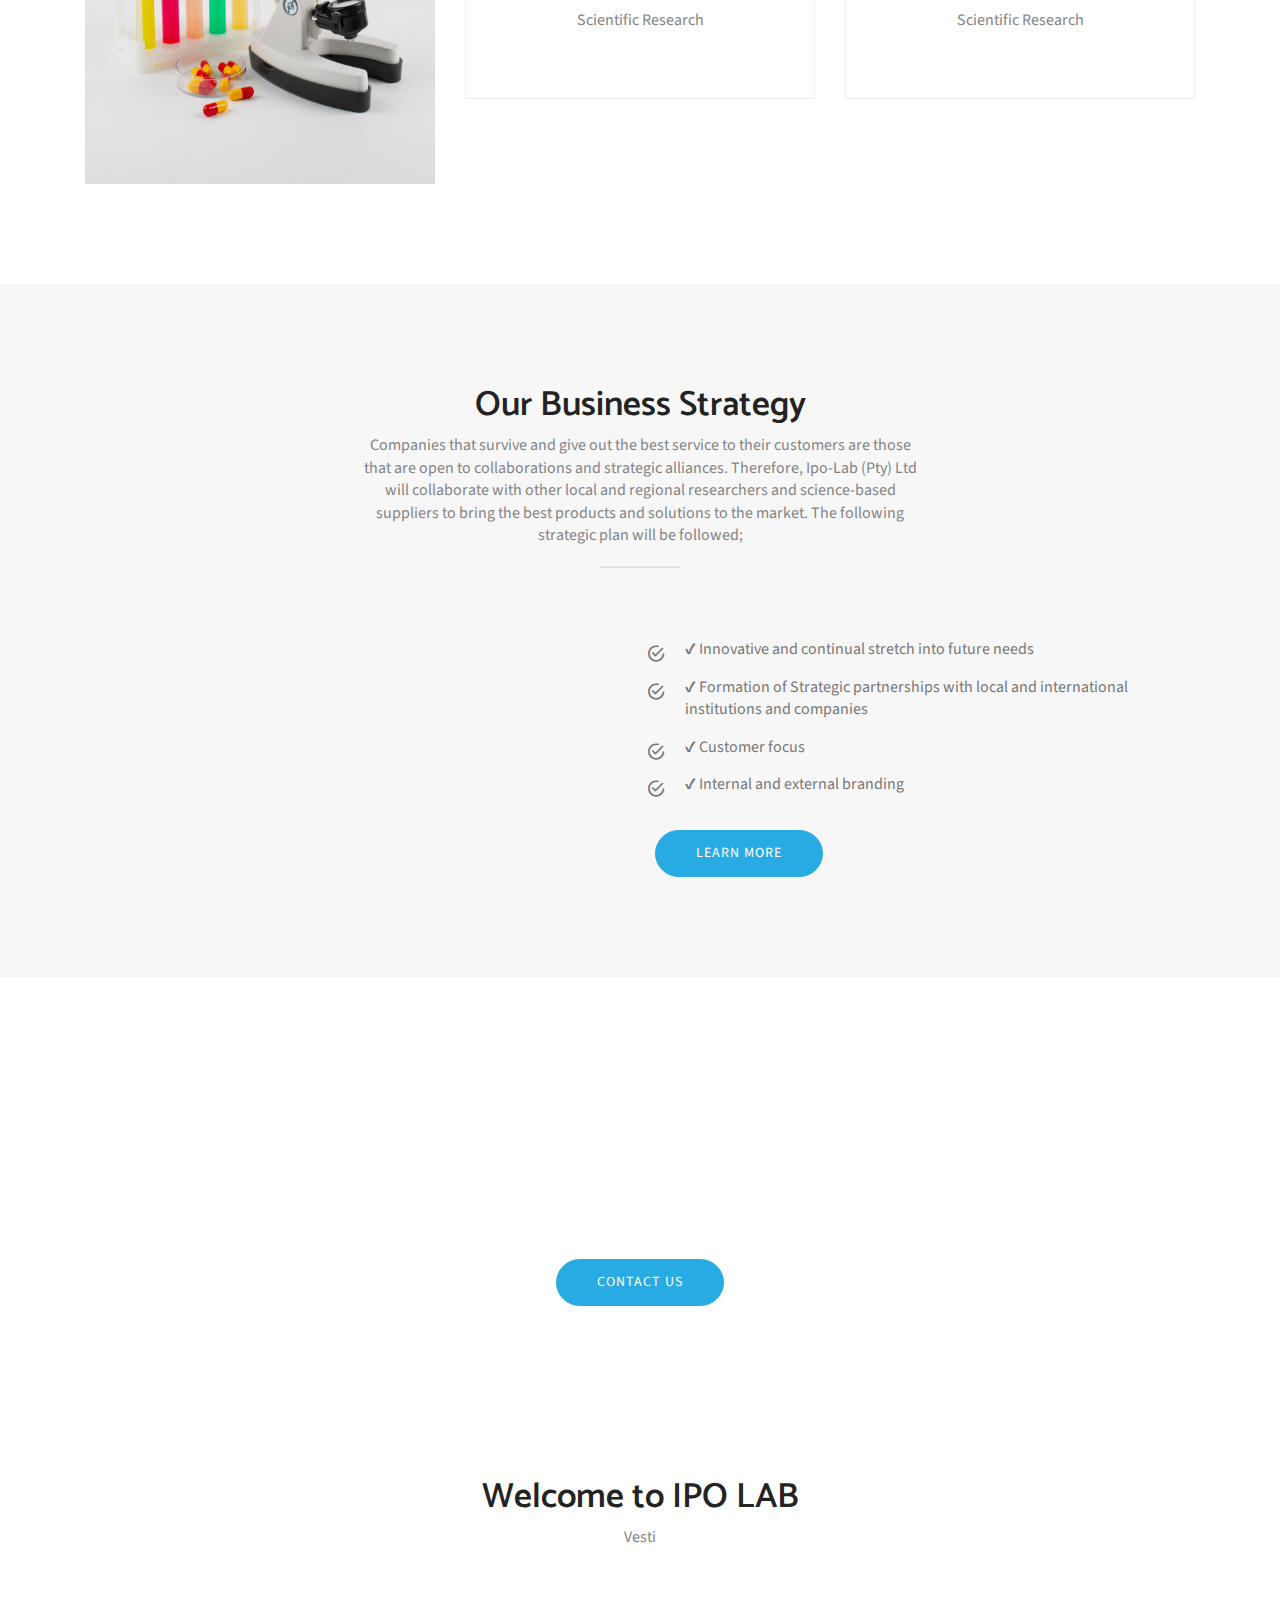
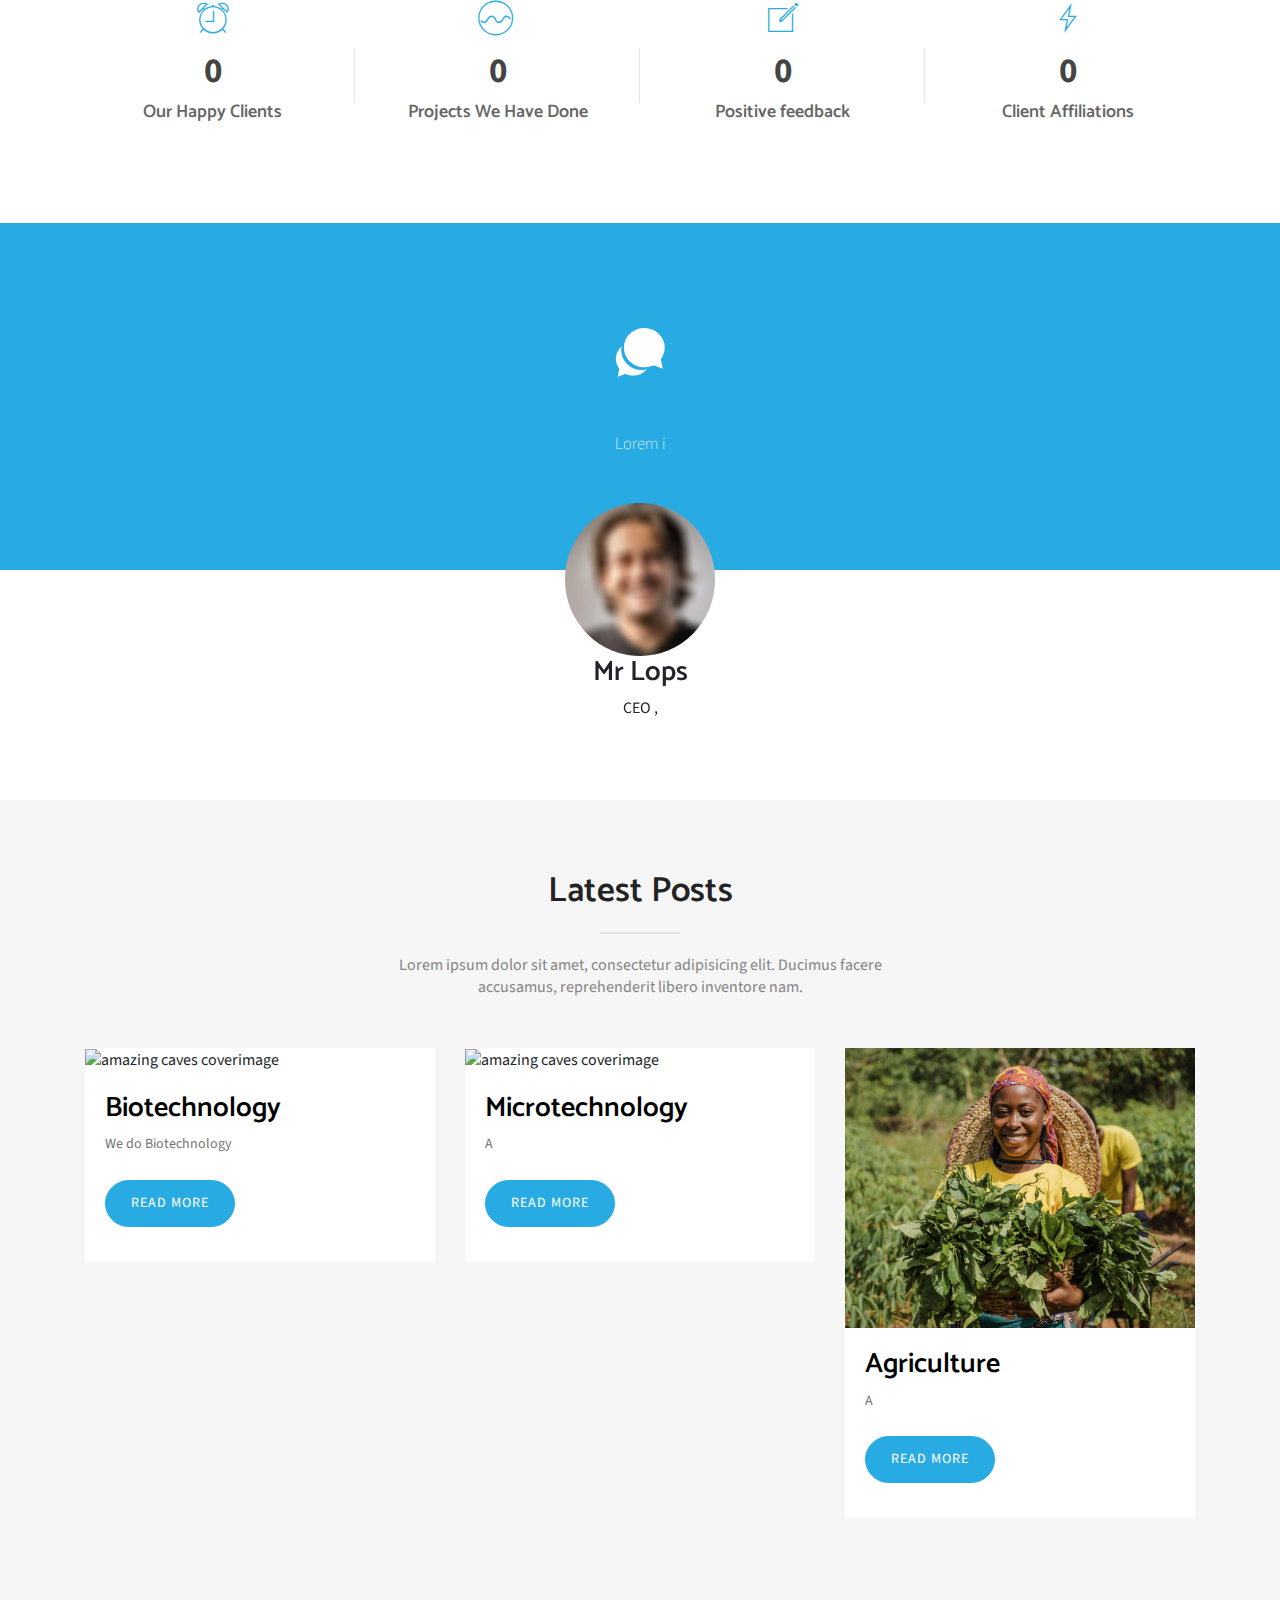
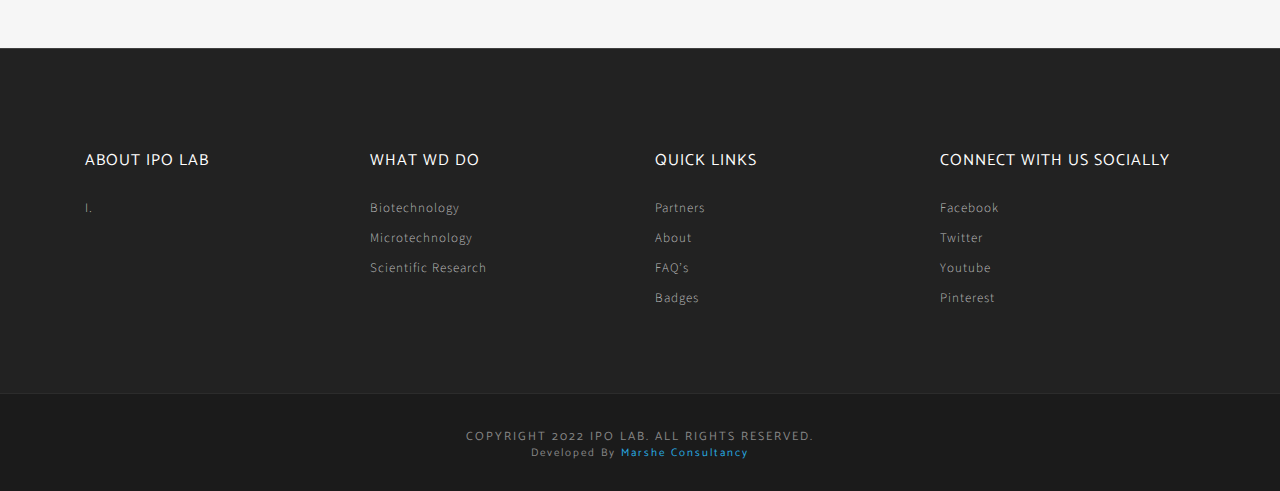
==== commit b5f30633: "bho zvekuti" ====
--- a/index.html
+++ b/index.html
@@ -126,7 +126,7 @@
 						Science</h1>
 					<p data-duration-in=".3" data-animation-in="fadeInUp" data-delay-in=".5">Lo, <br> veritatis tempore nostrum id
 						 <br> IPO LAB.</p>
-					<a data-duration-in=".3" data-animation-in="fadeInUp" data-delay-in=".8" class="btn btn-main" href="service.html">Explore Us</a>
+					<a data-duration-in=".3" data-animation-in="fadeInUp" data-delay-in=".8" class="btn btn-main" href="service.html">Explore IPO-LAB</a>
 				</div>
 			</div>
 		</div>
@@ -137,9 +137,8 @@
 				<div class="col-md-12 text-center">
 					<h1 data-duration-in=".3" data-animation-in="fadeInDown" data-delay-in=".1">We Do Science <br> and
 						</h1>
-					<p data-duration-in=".3" data-animation-in="fadeInDown" data-delay-in=".5">Create just what you need
-						for your Perfect Website. Choose from a wide range
-						<br> of Elements & simply put them on our Canvas.</p>
+					<p data-duration-in=".3" data-animation-in="fadeInDown" data-delay-in=".5">We do Science at its best
+						<br> Biotechnology,Microtechnology & Scientific Research</p>
 					<a data-duration-in=".3" data-animation-in="fadeInDown" data-delay-in=".8"  class="btn btn-main" href="service.html">Explore Us</a>
 				</div>
 			</div>
@@ -160,7 +159,7 @@
       <div class="col-12">
         <!-- section title -->
         <div class="title text-center">
-          <h2>What We Dor</h2>
+          <h2>What We Do</h2>
           <p>Ldd </p>
           <div class="border"></div>
         </div>
@@ -214,10 +213,11 @@
 		<div class="row">
 
 			<!-- section title -->
-			<div class="col-12">
+			<div class="col-16">
 				<div class="title text-center">
-					<h2>We Are IPO LAB</h2>
-					<p>Lor</p>
+					<h2>Our Business Strategy</h2>
+					<p>  
+						Companies that survive and give out the best service to their customers are those that are open to collaborations and strategic alliances. Therefore, Ipo-Lab (Pty) Ltd will collaborate with other local and regional researchers and science-based suppliers to bring the best products and solutions to the market. The following strategic plan will be followed;</p>
 					<div class="border"></div>
 				</div>
 			</div>
@@ -228,11 +228,11 @@
 			</div>
 			<div class="col-md-6">
 				<ul class="checklist">
-					<li>Don</li>
-					<li>Aen</li>
-					<li>Donec </li>
-					<li>Et</li>
-					<li>Aen</li>
+					<li>✔	Innovative and continual stretch into future needs</li>
+					<li>✔	Formation of Strategic partnerships with local and international  institutions and companies</li>
+					<li>✔	Customer focus</li>
+					<li>✔	Internal and external branding </li>
+					
 				</ul>
 				<a href="#" class="btn btn-main mt-20">Learn More</a>
 			</div>
@@ -248,7 +248,7 @@
 		<div class="row">
 			<div class="col-md-12 text-center">
 				<h2>Let's Create Something Together</h2>
-				<p>Proin  <br> ni</p>
+				<p>The current velocity of challenges faced by many countries call for continual strategizing and innovation to be self-reliant to ensure safety and good health of people. Ipo-Lab (Pty) Ltd will set itself as a world class diagnostics and scientific service provider through continuous learning and improvement. The company strategic foci will be made of three domains:  <br> ni</p>
 				<a href="" class="btn btn-main">Contact Us</a>
 			</div>
 		</div> 		<!-- End row -->
